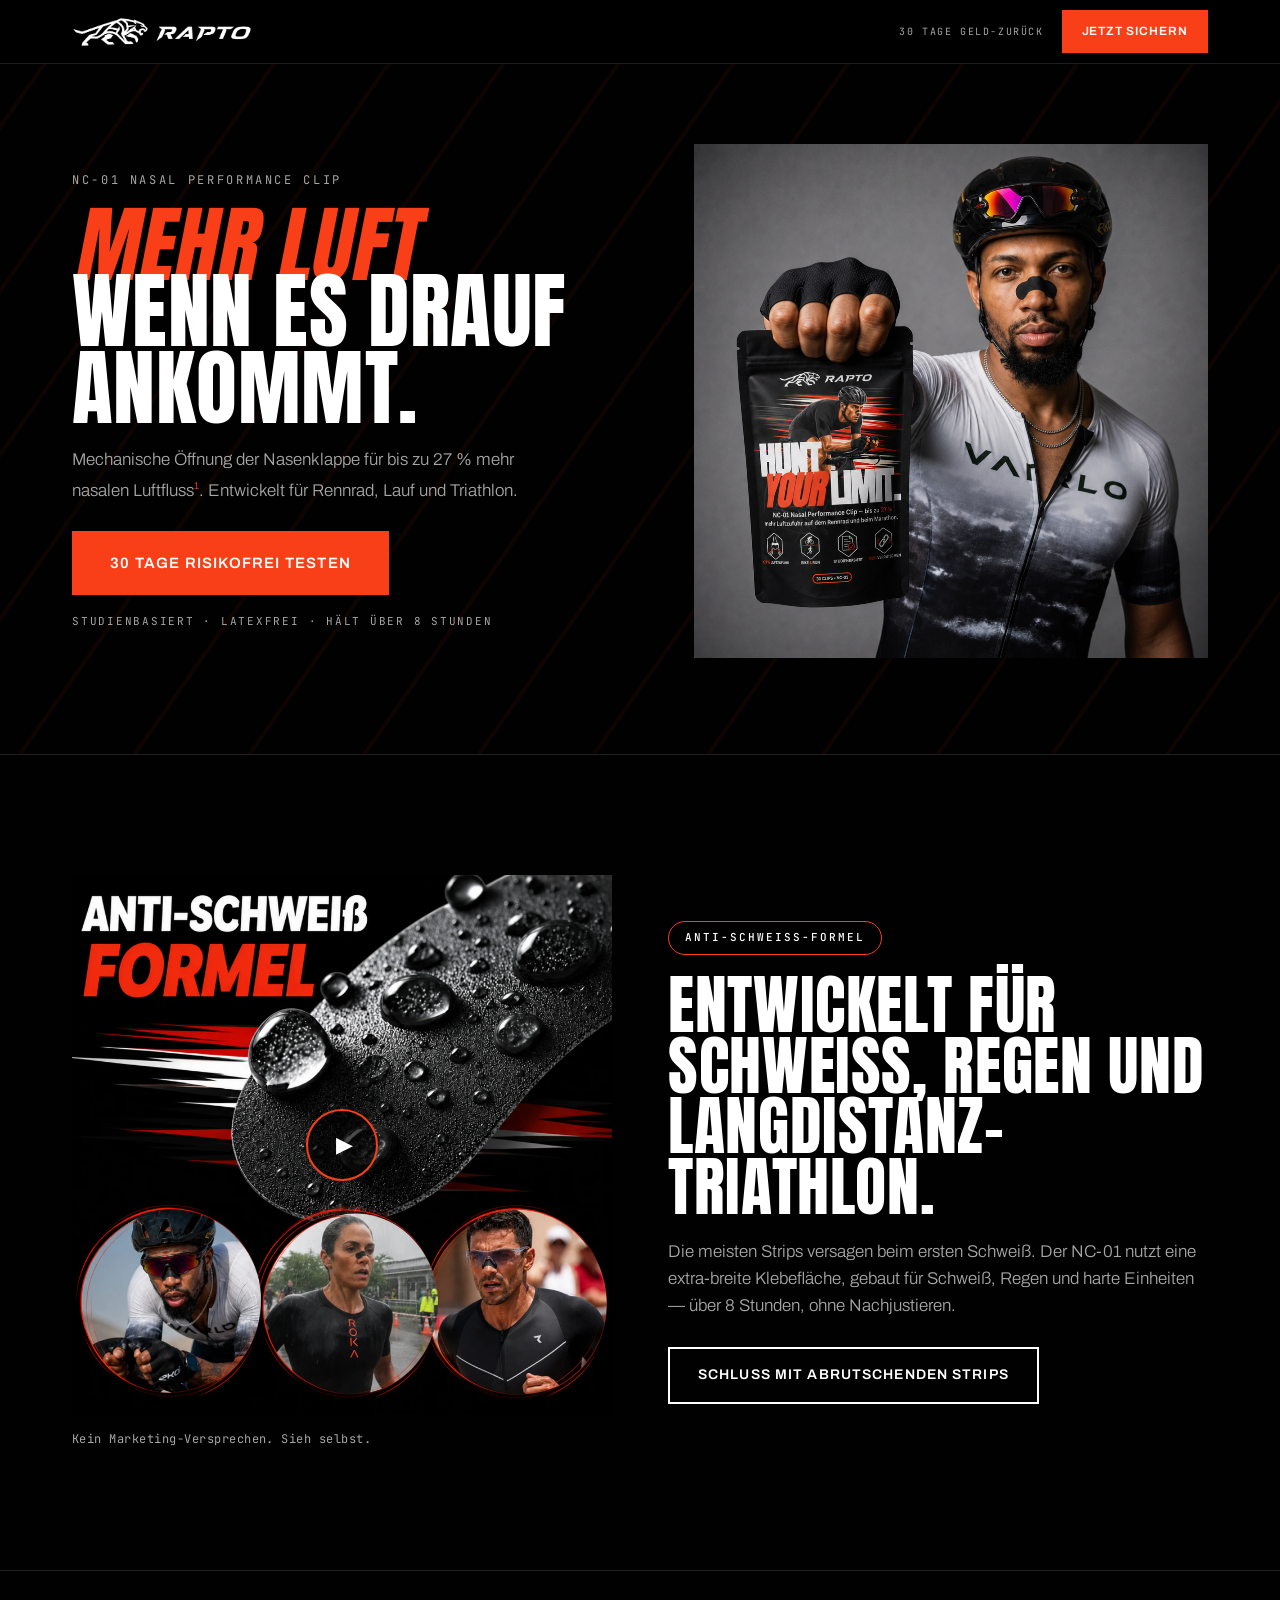
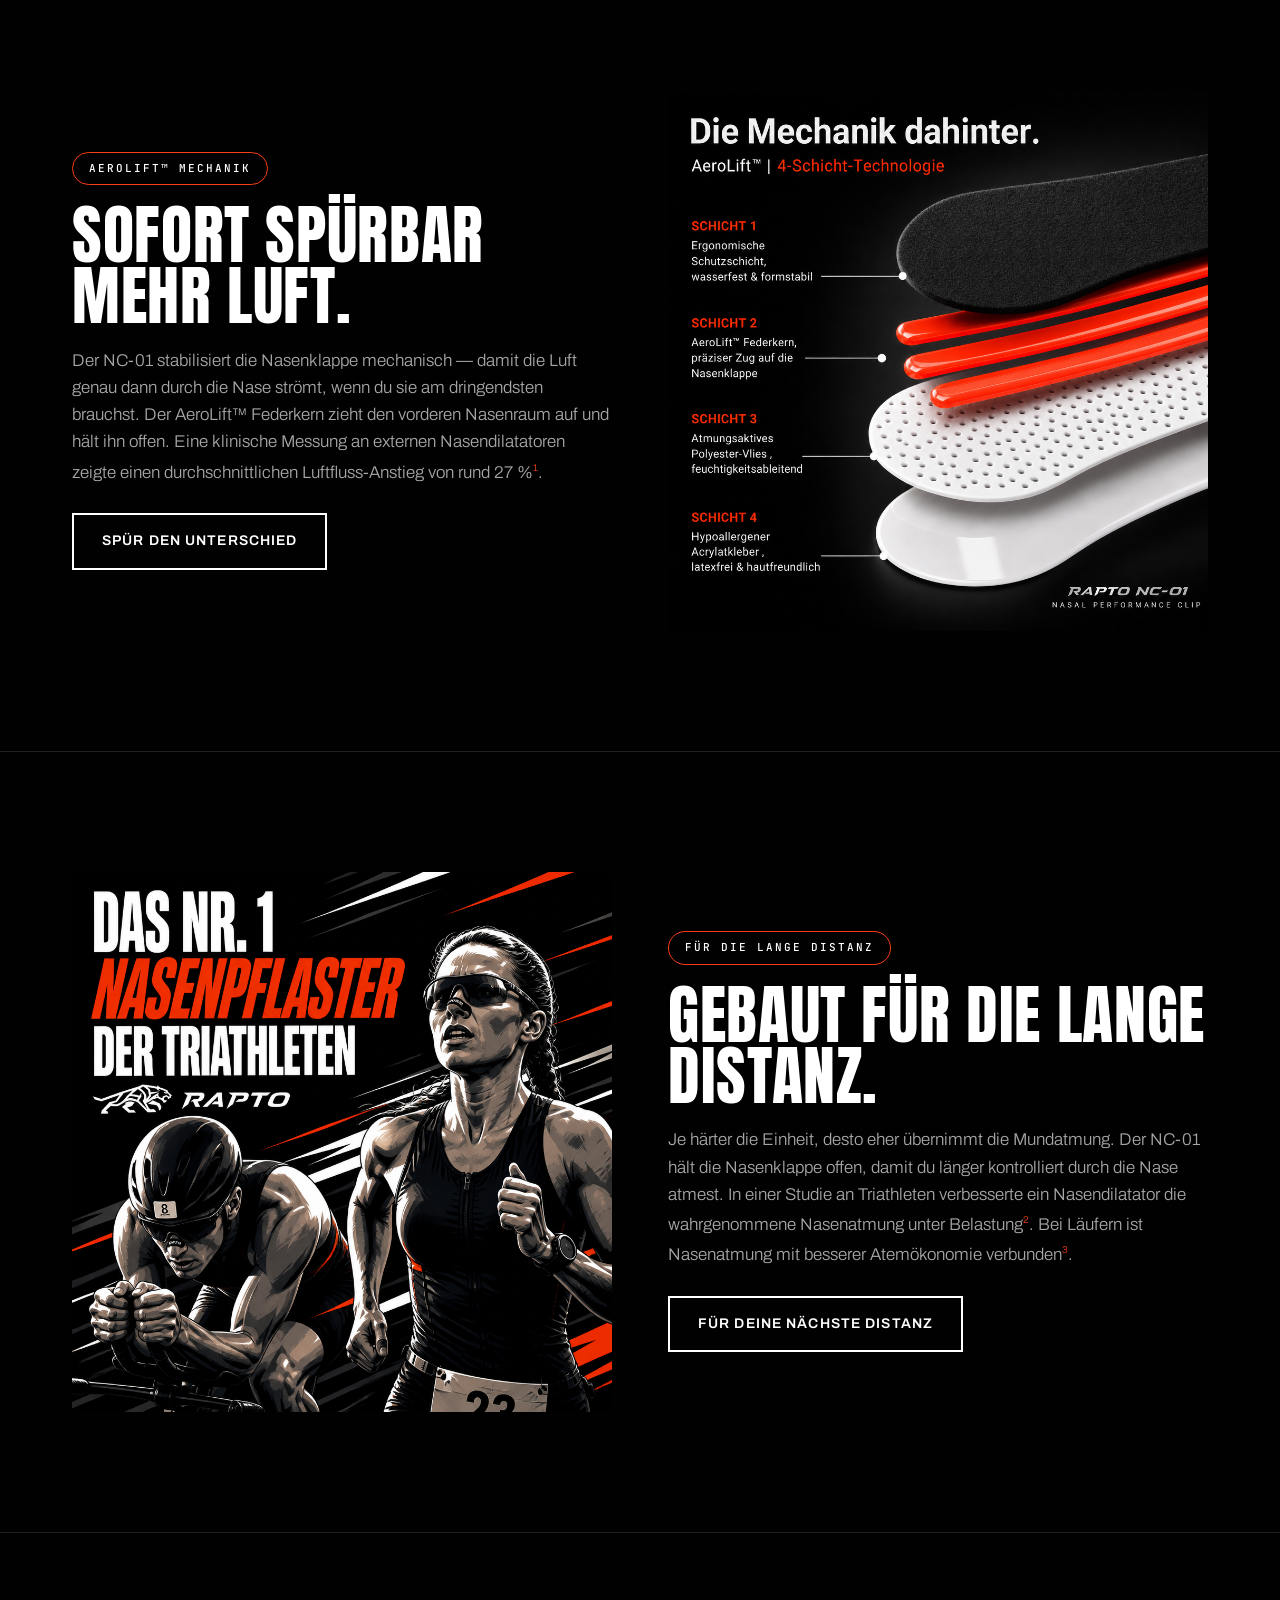
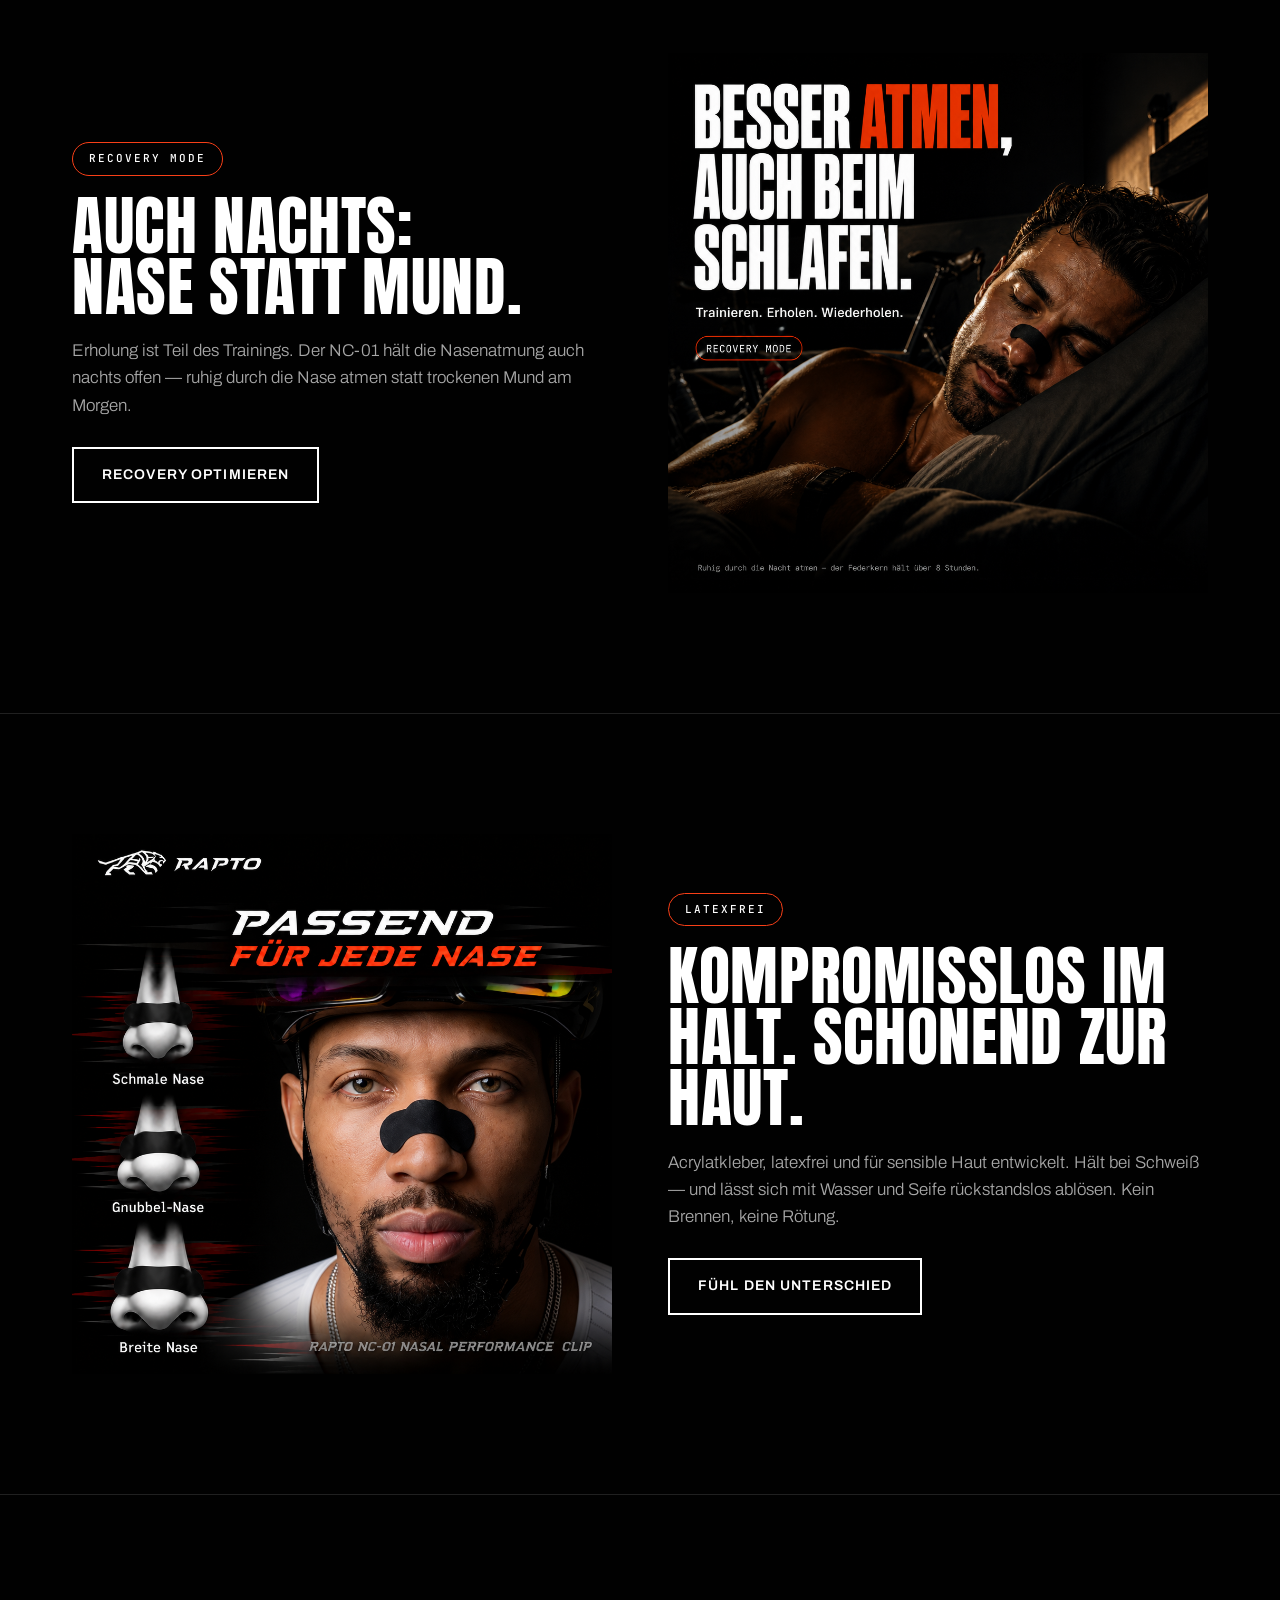
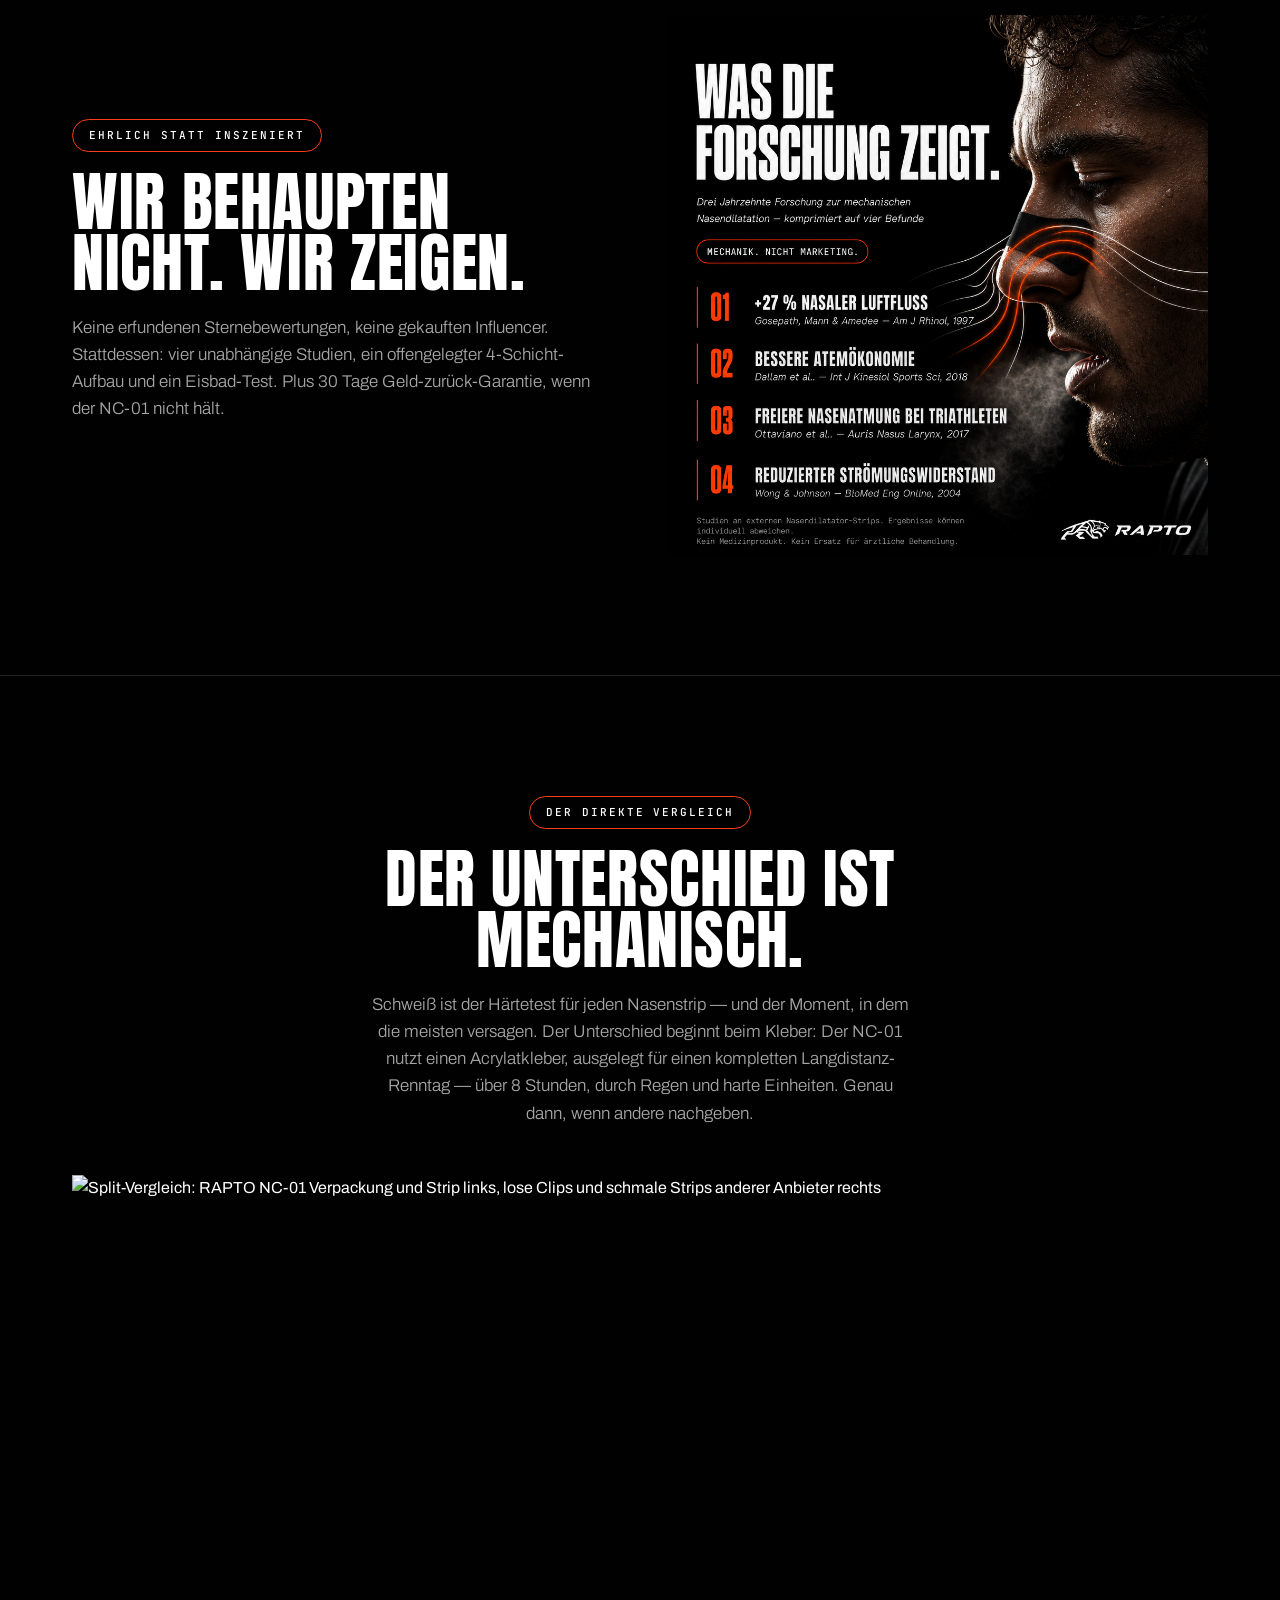
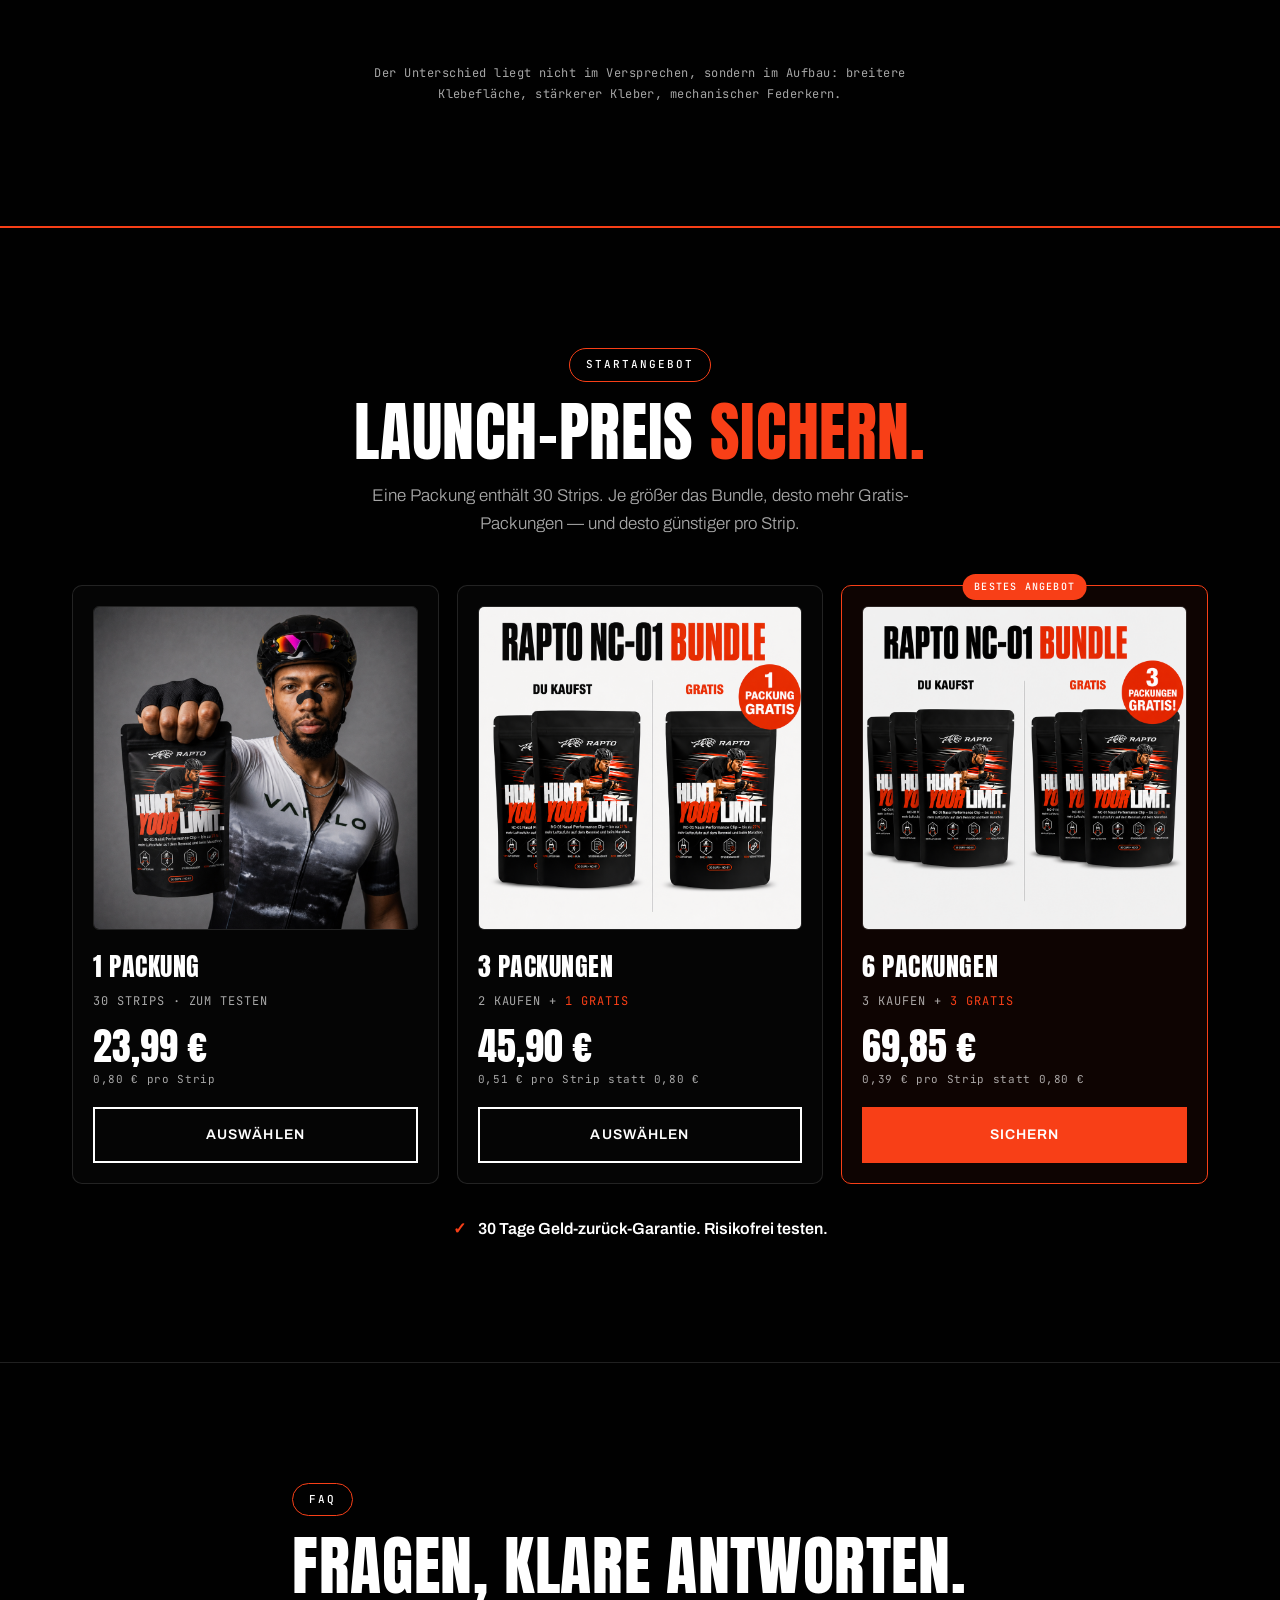
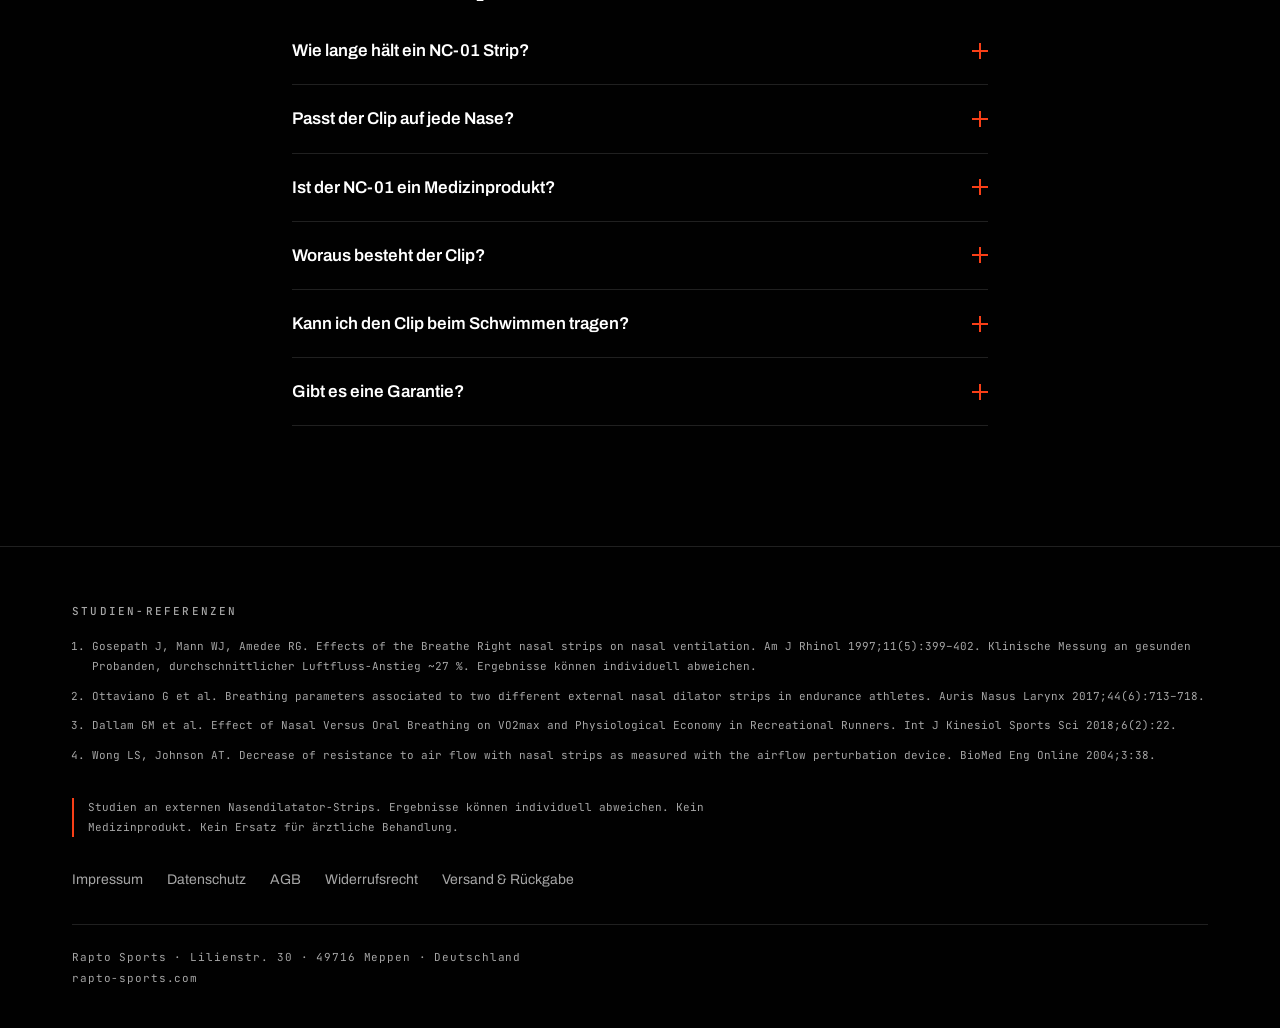
==== index.html @ 56449b4d "RAPTO NC-01 Landingpage Konversionsoptimierte, rechtssichere One-Page-Landingpage (HTML/CSS/JS). Her" ====
<!doctype html>
<html lang="de">
<head>
<meta charset="utf-8">
<meta name="viewport" content="width=device-width, initial-scale=1">
<title>RAPTO NC-01 — Nasal Performance Clip | Bis zu 27 % mehr nasaler Luftfluss</title>
<meta name="description" content="RAPTO NC-01 Nasal Performance Clip: mechanische Öffnung der Nasenklappe für bis zu 27 % mehr nasalen Luftfluss. Entwickelt für Rennrad, Lauf und Triathlon. Latexfrei, hält über 8 Stunden.">

<link rel="preconnect" href="https://fonts.googleapis.com">
<link rel="preconnect" href="https://fonts.gstatic.com" crossorigin>
<link href="https://fonts.googleapis.com/css2?family=Anton&family=Archivo:wght@300;400;500;600;700&family=JetBrains+Mono:wght@400;500&display=swap" rel="stylesheet">

<link rel="stylesheet" href="styles.css">
</head>
<body>

<!-- ============================================================
     STICKY HEADER
     ============================================================ -->
<header class="header" id="top">
  <div class="container header-inner">
    <a href="#top" class="logo" aria-label="RAPTO — zum Seitenanfang">
      <img src="assets/rapto-logo.png" alt="RAPTO" class="logo-img" width="1004" height="167">
    </a>
    <div class="header-right">
      <span class="header-garantie">30 TAGE GELD-ZURÜCK</span>
      <a href="#angebot" class="btn btn-solid btn-small">JETZT SICHERN</a>
    </div>
  </div>
</header>

<main>

<!-- ============================================================
     HERO
     ============================================================ -->
<section class="hero" id="hero">
  <div class="container hero-grid">
    <div class="hero-copy">
      <p class="eyebrow">NC-01 NASAL PERFORMANCE CLIP</p>
      <h1 class="display hero-headline">
        <span class="hl-top">MEHR LUFT</span>
        <span class="hl-bottom">WENN ES DRAUF ANKOMMT.</span>
      </h1>
      <p class="hero-sub">Mechanische Öffnung der Nasenklappe für bis zu 27&nbsp;% mehr nasalen Luftfluss<sup><a href="#studien" aria-label="Studienreferenz 1">1</a></sup>. Entwickelt für Rennrad, Lauf und Triathlon.</p>
      <a href="#angebot" class="btn btn-solid btn-large">30 TAGE RISIKOFREI TESTEN</a>
      <p class="trust-line">STUDIENBASIERT · LATEXFREI · HÄLT ÜBER 8 STUNDEN</p>
    </div>
    <div class="hero-media">
      <img src="assets/bild10-hero.png" alt="Athlet im Radtrikot trägt den RAPTO NC-01 Nasenstrip und hält die mattschwarze Produktverpackung in die Kamera" width="1024" height="1024" fetchpriority="high">
    </div>
  </div>
</section>

<!-- ============================================================
     SEKTION 1 — HALT / ANTI-SCHWEISS
     ============================================================ -->
<section class="section reveal" id="halt">
  <div class="container section-grid">
    <div class="section-copy">
      <span class="badge">ANTI-SCHWEISS-FORMEL</span>
      <!-- Bewusst "Langdistanz-Triathlon" statt "Ironman" — geschützte Marke (World Triathlon Corp.) -->
      <h2 class="display">ENTWICKELT FÜR SCHWEISS, REGEN UND LANGDISTANZ-TRIATHLON.</h2>
      <p class="body-text">Die meisten Strips versagen beim ersten Schweiß. Der NC-01 nutzt eine extra-breite Klebefläche, gebaut für Schweiß, Regen und harte Einheiten — über 8 Stunden, ohne Nachjustieren.</p>
      <a href="#angebot" class="btn btn-outline">SCHLUSS MIT ABRUTSCHENDEN STRIPS</a>
    </div>
    <div class="section-media">
      <!-- TODO: Eisbad-Video einbinden — Video existiert noch nicht.
           Sobald gedreht: <div class="video-placeholder"> durch
           <video controls playsinline poster="assets/bild07-anti-schweiss.webp" width="1920" height="1920">
             <source src="assets/eisbad-video.mp4" type="video/mp4">
           </video> ersetzen. -->
      <div class="video-placeholder">
        <img src="assets/bild07-anti-schweiss.webp" alt="Nahaufnahme des RAPTO NC-01 Strips mit Wassertropfen auf der Oberfläche, darunter drei Ausdauerathleten bei Regen und Schweiß" width="1920" height="1920" loading="lazy">
        <span class="video-play-hint" aria-hidden="true">▶</span>
      </div>
      <p class="video-caption">Kein Marketing-Versprechen. Sieh selbst.</p>
    </div>
  </div>
</section>

<!-- ============================================================
     SEKTION 2 — FREIER ATMEN / MECHANIK
     ============================================================ -->
<section class="section section-alt reveal" id="mechanik">
  <div class="container section-grid">
    <div class="section-copy">
      <span class="badge">AEROLIFT™ MECHANIK</span>
      <h2 class="display">SOFORT SPÜRBAR MEHR LUFT.</h2>
      <p class="body-text">Der NC-01 stabilisiert die Nasenklappe mechanisch — damit die Luft genau dann durch die Nase strömt, wenn du sie am dringendsten brauchst. Der AeroLift™ Federkern zieht den vorderen Nasenraum auf und hält ihn offen. Eine klinische Messung an externen Nasendilatatoren zeigte einen durchschnittlichen Luftfluss-Anstieg von rund 27&nbsp;%<sup><a href="#studien" aria-label="Studienreferenz 1">1</a></sup>.</p>
      <a href="#angebot" class="btn btn-outline">SPÜR DEN UNTERSCHIED</a>
    </div>
    <div class="section-media">
      <!-- ⚠️ JURISTISCH (vor Livegang fixen): bild6 nennt in Schicht 4
           "Hypoallergener Acrylatkleber". "hypoallergen" ist ein juristischer
           Graubereich und wurde im Seitentext bewusst durch "latexfrei &
           hautfreundlich" ersetzt. Bild neu rendern mit z.B.
           "Acrylatkleber, latexfrei & hautfreundlich". -->
      <img src="assets/bild06-mechanik.png" alt="Explosionsdarstellung der vier Schichten des NC-01: ergonomische Schutzschicht, AeroLift™ Federkern, atmungsaktives Polyester-Vlies und latexfreier Acrylatkleber" width="1024" height="1024" loading="lazy">
    </div>
  </div>
</section>

<!-- ============================================================
     SEKTION 3 — PERFORMANCE / LANGE DISTANZ
     ============================================================ -->
<section class="section reveal" id="distanz">
  <div class="container section-grid">
    <div class="section-copy">
      <span class="badge">FÜR DIE LANGE DISTANZ</span>
      <h2 class="display">GEBAUT FÜR DIE LANGE DISTANZ.</h2>
      <p class="body-text">Je härter die Einheit, desto eher übernimmt die Mundatmung. Der NC-01 hält die Nasenklappe offen, damit du länger kontrolliert durch die Nase atmest. In einer Studie an Triathleten verbesserte ein Nasendilatator die wahrgenommene Nasenatmung unter Belastung<sup><a href="#studien" aria-label="Studienreferenz 2">2</a></sup>. Bei Läufern ist Nasenatmung mit besserer Atemökonomie verbunden<sup><a href="#studien" aria-label="Studienreferenz 3">3</a></sup>.</p>
      <a href="#angebot" class="btn btn-outline">FÜR DEINE NÄCHSTE DISTANZ</a>
    </div>
    <div class="section-media">
      <!-- ⚠️ JURISTISCH (vor Livegang fixen): Dieses Bild enthält den Text
           "DAS NR. 1 NASENPFLASTER DER TRIATHLETEN". Spitzenstellungswerbung
           ("Nr. 1") ist ohne Marktnachweis abmahnfähig (§ 5 UWG).
           Bild neu rendern mit sicherem Ersatztext: "GEBAUT FÜR TRIATHLETEN". -->
      <img src="assets/bild08-triathlon.png" alt="Illustration zweier Triathleten — Radfahrer in Aeroposition und Läuferin mit Startnummer — im RAPTO Stil" width="1024" height="1024" loading="lazy">
    </div>
  </div>
</section>

<!-- ============================================================
     SEKTION 4 — RECOVERY / SCHLAF
     ============================================================ -->
<section class="section section-alt reveal" id="recovery">
  <div class="container section-grid">
    <div class="section-copy">
      <span class="badge">RECOVERY MODE</span>
      <h2 class="display">AUCH NACHTS:<br>NASE STATT MUND.</h2>
      <p class="body-text">Erholung ist Teil des Trainings. Der NC-01 hält die Nasenatmung auch nachts offen — ruhig durch die Nase atmen statt trockenen Mund am Morgen.</p>
      <a href="#angebot" class="btn btn-outline">RECOVERY OPTIMIEREN</a>
    </div>
    <div class="section-media">
      <img src="assets/bild09-recovery.png" alt="Athlet schläft ruhig mit dem NC-01 Strip auf der Nase, im Hintergrund ein Rennrad" width="1024" height="1024" loading="lazy">
    </div>
  </div>
</section>

<!-- ============================================================
     SEKTION 5 — HAUT
     Wording bewusst: "latexfrei und für sensible Haut entwickelt"
     statt "hypoallergen" (juristischer Graubereich). NICHT ändern.
     ============================================================ -->
<section class="section reveal" id="haut">
  <div class="container section-grid">
    <div class="section-copy">
      <span class="badge">LATEXFREI</span>
      <h2 class="display">KOMPROMISSLOS IM HALT. SCHONEND ZUR HAUT.</h2>
      <p class="body-text">Acrylatkleber, latexfrei und für sensible Haut entwickelt. Hält bei Schweiß — und lässt sich mit Wasser und Seife rückstandslos ablösen. Kein Brennen, keine Rötung.</p>
      <a href="#angebot" class="btn btn-outline">FÜHL DEN UNTERSCHIED</a>
    </div>
    <div class="section-media">
      <img src="assets/bild04-jede-nase.png" alt="Drei Nasenformen — schmal, Gnubbel und breit — neben einem Radfahrer, der den flexiblen NC-01 Strip trägt" width="1024" height="1024" loading="lazy">
    </div>
  </div>
</section>

<!-- ============================================================
     SEKTION 6 — TRUST
     Ersetzt bewusst erfundene Bewertungszahlen durch überprüfbare
     Belege. KEINE Fake-Sterne/Kundenzahlen einbauen.
     ============================================================ -->
<section class="section section-alt reveal" id="trust">
  <div class="container section-grid">
    <div class="section-copy">
      <span class="badge">EHRLICH STATT INSZENIERT</span>
      <h2 class="display">WIR BEHAUPTEN NICHT. WIR ZEIGEN.</h2>
      <p class="body-text">Keine erfundenen Sternebewertungen, keine gekauften Influencer. Stattdessen: vier unabhängige Studien, ein offengelegter 4-Schicht-Aufbau und ein Eisbad-Test. Plus 30 Tage Geld-zurück-Garantie, wenn der NC-01 nicht hält.</p>
    </div>
    <div class="section-media">
      <img src="assets/bild01-forschung.png" alt="Übersicht 'Was die Forschung zeigt': Athletenprofil mit Luftstrom-Linien und vier Studienergebnissen zu mechanischer Nasendilatation" width="1024" height="1024" loading="lazy">
    </div>
  </div>
</section>

<!-- ============================================================
     SEKTION 7 — VERGLEICH
     ============================================================ -->
<section class="section reveal" id="vergleich">
  <div class="container">
    <div class="section-copy section-copy-center">
      <span class="badge">DER DIREKTE VERGLEICH</span>
      <h2 class="display">DER UNTERSCHIED IST MECHANISCH.</h2>
      <p class="body-text">Schweiß ist der Härtetest für jeden Nasenstrip — und der Moment, in dem die meisten versagen. Der Unterschied beginnt beim Kleber: Der NC-01 nutzt einen Acrylatkleber, ausgelegt für einen kompletten Langdistanz-Renntag — über 8 Stunden, durch Regen und harte Einheiten. Genau dann, wenn andere nachgeben.</p>
    </div>

    <div class="compare-wrap">
      <img class="compare-visual" src="assets/bild05-vergleich.png" alt="Split-Vergleich: RAPTO NC-01 Verpackung und Strip links, lose Clips und schmale Strips anderer Anbieter rechts" width="2048" height="2048" loading="lazy">
      <ul class="compare-points">
        <li>
          <strong><span class="check" aria-hidden="true">✓</span> Extra-breite Klebefläche</strong>
          <p>Links im Bild: eine durchgehende Auflagefläche, die den Zug des Federkerns großflächig auf der Haut verankert. Rechts schmale Pads, die nur punktuell greifen.</p>
        </li>
        <li>
          <strong><span class="check" aria-hidden="true">✓</span> Hält über 8 Stunden</strong>
          <p>Der Acrylatkleber ist für lange Renntage ausgelegt. Er hält bei Schweiß und Regen, wo sich andere Strips schon nach den ersten Kilometern lösen.</p>
        </li>
        <li>
          <strong><span class="check" aria-hidden="true">✓</span> AeroLift™ Federkern</strong>
          <p>Zieht die Nasenklappe aktiv auf und hält sie offen, statt nur auf der Nase zu kleben, ohne spürbaren Effekt.</p>
        </li>
        <li>
          <strong><span class="check" aria-hidden="true">✓</span> Studienbasiert</strong>
          <p>Die Wirkung externer Nasendilatatoren ist in unabhängigen Studien gemessen<sup><a href="#studien" aria-label="Studienreferenzen">1–3</a></sup> — keine Marketing-Behauptung.</p>
        </li>
      </ul>
    </div>
    <p class="compare-outro">Der Unterschied liegt nicht im Versprechen, sondern im Aufbau: breitere Klebefläche, stärkerer Kleber, mechanischer Federkern.</p>
  </div>
</section>

<!-- ============================================================
     ANGEBOT / BUNDLE
     ⚠️ JURISTISCH: Fake-Scarcity ("nur noch X auf Lager",
     "Bestände ausverkauft") ist nur erlaubt, wenn wahr (§ 5 UWG).
     Countdown-Timer nur einbauen, wenn echt. Preis/Angebot sind
     Platzhalter — mit echten Werten füllen.
     ⚠️ BILD: bild02/bild03 (Bundles) enthalten Tippfehler
     ("30 CUPS" statt "CLIPS/STRIPS", "KEIN VERLUTSCHEN" statt
     "VERRUTSCHEN") — vor Livegang neu rendern.
     Alternative kleineres Bundle: assets/bild03-bundle-1-gratis.png
     ============================================================ -->
<section class="section section-offer reveal" id="angebot">
  <div class="container">
    <div class="section-copy section-copy-center">
      <span class="badge">STARTANGEBOT</span>
      <h2 class="display">LAUNCH-PREIS <span class="accent">SICHERN.</span></h2>
      <p class="body-text">Eine Packung enthält 30 Strips. Je größer das Bundle, desto mehr Gratis-Packungen — und desto günstiger pro Strip.</p>
    </div>

    <!-- ⚠️ ALLE href="#produkt" durch die jeweilige Shopify-Produkt-/Varianten-URL ersetzen. -->
    <div class="offer-grid">
      <!-- ⚠️ BILD FEHLT: kein sauberer Standalone-Pack-Shot der Einzelpackung
           (gleicher Render-Stil wie bild2/bild3, ohne Person, ohne Overlay).
           Interim: bild10 (Lifestyle). Wenn gerendert: assets/bild11-single-pack.png -->
      <article class="offer-card">
        <div class="offer-media"><img src="assets/bild10-hero.png" alt="Eine Packung RAPTO NC-01 mit 30 Strips" width="1024" height="1024" loading="lazy"></div>
        <h3 class="offer-name">1 Packung</h3>
        <p class="offer-qty">30 Strips · Zum Testen</p>
        <p class="offer-price">23,99&nbsp;€</p>
        <p class="offer-meta">0,80&nbsp;€ pro Strip</p>
        <a href="#produkt" class="btn btn-outline offer-btn">Auswählen</a>
      </article>

      <article class="offer-card">
        <div class="offer-media"><img src="assets/bild03-bundle-1-gratis.png" alt="RAPTO NC-01 Bundle: zwei gekaufte Packungen plus eine Packung gratis" width="1024" height="1024" loading="lazy"></div>
        <h3 class="offer-name">3 Packungen</h3>
        <p class="offer-qty">2 kaufen + <span class="accent">1 gratis</span></p>
        <p class="offer-price">45,90&nbsp;€</p>
        <p class="offer-meta">0,51&nbsp;€ pro Strip statt 0,80&nbsp;€</p>
        <a href="#produkt" class="btn btn-outline offer-btn">Auswählen</a>
      </article>

      <article class="offer-card offer-card-featured">
        <span class="offer-flag">Bestes Angebot</span>
        <div class="offer-media"><img src="assets/bild02-bundle-3-gratis.png" alt="RAPTO NC-01 Bundle: drei gekaufte Packungen plus drei Packungen gratis" width="1024" height="1024" loading="lazy"></div>
        <h3 class="offer-name">6 Packungen</h3>
        <p class="offer-qty">3 kaufen + <span class="accent">3 gratis</span></p>
        <p class="offer-price">69,85&nbsp;€</p>
        <p class="offer-meta">0,39&nbsp;€ pro Strip statt 0,80&nbsp;€</p>
        <a href="#produkt" class="btn btn-solid offer-btn">Sichern</a>
      </article>
    </div>

    <p class="garantie-line garantie-line-center"><span class="check" aria-hidden="true">✓</span> 30 Tage Geld-zurück-Garantie. Risikofrei testen.</p>
  </div>
</section>

<!-- ============================================================
     FAQ
     ============================================================ -->
<section class="section section-alt reveal" id="faq">
  <div class="container faq-container">
    <span class="badge">FAQ</span>
    <h2 class="display">FRAGEN, KLARE ANTWORTEN.</h2>

    <div class="faq-list">
      <details>
        <summary>Wie lange hält ein NC-01 Strip?<span class="faq-icon" aria-hidden="true"></span></summary>
        <p>Über 8 Stunden — auch bei Schweiß und Regen. Die extra-breite Klebefläche ist für harte Einheiten gebaut, ohne Nachjustieren.</p>
      </details>
      <details>
        <summary>Passt der Clip auf jede Nase?<span class="faq-icon" aria-hidden="true"></span></summary>
        <p>Ja. Die flexible Form passt sich schmalen, runden und breiten Nasen an — der AeroLift™ Federkern arbeitet unabhängig von der Nasenform.</p>
      </details>
      <details>
        <summary>Ist der NC-01 ein Medizinprodukt?<span class="faq-icon" aria-hidden="true"></span></summary>
        <p>Nein. Der NC-01 ist ein Sport-Performance-Produkt, kein Medizinprodukt und kein Ersatz für ärztliche Behandlung.</p>
      </details>
      <details>
        <summary>Woraus besteht der Clip?<span class="faq-icon" aria-hidden="true"></span></summary>
        <p>Vier Schichten: ergonomische Schutzschicht, AeroLift™ Federkern, atmungsaktives Polyester-Vlies und latexfreier Acrylatkleber.</p>
      </details>
      <details>
        <summary>Kann ich den Clip beim Schwimmen tragen?<span class="faq-icon" aria-hidden="true"></span></summary>
        <p>Die Klebefläche ist schweiß- und wasserresistent — im Eisbad-Test hält der Strip auch mit dem Kopf unter Wasser.</p>
      </details>
      <details>
        <summary>Gibt es eine Garantie?<span class="faq-icon" aria-hidden="true"></span></summary>
        <p>Ja, 30 Tage Geld-zurück-Garantie. Wenn der NC-01 nicht hält, was das Video zeigt, bekommst du dein Geld zurück.</p>
      </details>
    </div>
  </div>
</section>

</main>

<!-- ============================================================
     FOOTER
     ============================================================ -->
<footer class="footer">
  <div class="container">
    <div class="footer-block" id="studien">
      <h3 class="footer-heading">STUDIEN-REFERENZEN</h3>
      <ol class="footer-refs">
        <li>Gosepath J, Mann WJ, Amedee RG. Effects of the Breathe Right nasal strips on nasal ventilation. Am J Rhinol 1997;11(5):399–402. Klinische Messung an gesunden Probanden, durchschnittlicher Luftfluss-Anstieg ~27&nbsp;%. Ergebnisse können individuell abweichen.</li>
        <li>Ottaviano G et al. Breathing parameters associated to two different external nasal dilator strips in endurance athletes. Auris Nasus Larynx 2017;44(6):713–718.</li>
        <li>Dallam GM et al. Effect of Nasal Versus Oral Breathing on VO2max and Physiological Economy in Recreational Runners. Int J Kinesiol Sports Sci 2018;6(2):22.</li>
        <li>Wong LS, Johnson AT. Decrease of resistance to air flow with nasal strips as measured with the airflow perturbation device. BioMed Eng Online 2004;3:38.</li>
      </ol>
    </div>

    <div class="footer-block">
      <p class="footer-disclaimer">Studien an externen Nasendilatator-Strips. Ergebnisse können individuell abweichen. Kein Medizinprodukt. Kein Ersatz für ärztliche Behandlung.</p>
    </div>

    <nav class="footer-links" aria-label="Rechtliche Links">
      <!-- Platzhalter-Anker: vor Livegang mit echten Shopify-Policy-URLs verlinken -->
      <a href="#impressum">Impressum</a>
      <a href="#datenschutz">Datenschutz</a>
      <a href="#agb">AGB</a>
      <a href="#widerruf">Widerrufsrecht</a>
      <a href="#versand">Versand &amp; Rückgabe</a>
    </nav>

    <div class="footer-bottom">
      <p>Rapto Sports · Lilienstr. 30 · 49716 Meppen · Deutschland</p>
      <p>rapto-sports.com</p>
    </div>
  </div>
</footer>

<!-- ============================================================
     STICKY MOBILE CTA BAR
     ============================================================ -->
<div class="sticky-cta" id="stickyCta" aria-hidden="true">
  <span class="sticky-cta-note">30 TAGE GELD-ZURÜCK</span>
  <a href="#angebot" class="btn btn-solid">JETZT SICHERN</a>
</div>

<script src="script.js" defer></script>
</body>
</html>
---- styles.css ----
/* ============================================================
   RAPTO NC-01 — Landingpage
   Brand-Kit: Pitch Black / Ignition / White — mobile-first
   ============================================================ */

:root {
  /* Farben — strikt nur diese drei + Graustufen.
     --pitch ist aus den Produktbildern gesampelt (Hintergrund von
     bild06-mechanik), damit die Bilder mit der Seite verschwimmen. */
  --pitch:     #010101;
  --ignition:  #F83F17;
  --white:     #FFFFFF;
  --grey-dim:  rgba(255, 255, 255, 0.65);
  --grey-line: rgba(255, 255, 255, 0.12);

  /* Typografie */
  --font-display: 'Anton', sans-serif;
  --font-body:    'Archivo', sans-serif;
  --font-mono:    'JetBrains Mono', monospace;

  --header-height: 64px;
}

/* ---------- Reset ---------- */
*, *::before, *::after { box-sizing: border-box; margin: 0; padding: 0; }

html {
  scroll-behavior: smooth;
  scroll-padding-top: calc(var(--header-height) + 16px);
}

body {
  background: var(--pitch);
  color: var(--white);
  font-family: var(--font-body);
  font-weight: 400;
  font-size: 16px;
  line-height: 1.6;
  -webkit-font-smoothing: antialiased;
}

img { max-width: 100%; height: auto; display: block; }
a { color: inherit; text-decoration: none; }
ul, ol { list-style: none; }

.container {
  width: 100%;
  max-width: 1200px;
  margin: 0 auto;
  padding: 0 20px;
}

.visually-hidden {
  position: absolute;
  width: 1px; height: 1px;
  overflow: hidden;
  clip: rect(0 0 0 0);
  white-space: nowrap;
}

/* ---------- Typo-Bausteine ---------- */
.display {
  font-family: var(--font-display);
  font-weight: 400;
  text-transform: uppercase;
  line-height: 0.95;
  letter-spacing: 0.01em;
  color: var(--white);
  font-size: clamp(34px, 7vw, 64px);
  margin-bottom: 20px;
}

.display .accent { color: var(--ignition); }

.eyebrow {
  font-family: var(--font-mono);
  font-size: 12px;
  letter-spacing: 0.22em;
  text-transform: uppercase;
  color: var(--grey-dim);
  margin-bottom: 16px;
}

.badge {
  display: inline-block;
  font-family: var(--font-mono);
  font-size: 11px;
  font-weight: 500;
  letter-spacing: 0.18em;
  text-transform: uppercase;
  color: var(--white);
  border: 1px solid var(--ignition);
  border-radius: 999px;
  padding: 7px 16px;
  margin-bottom: 20px;
}

.sub-headline {
  font-weight: 600;
  font-size: 18px;
  margin-bottom: 12px;
}

.body-text {
  font-weight: 300;
  font-size: 17px;
  line-height: 1.6;
  color: var(--grey-dim);
  max-width: 540px;
  margin-bottom: 28px;
}

.body-text sup a,
.hero-sub sup a {
  color: var(--ignition);
  font-size: 0.7em;
}

/* ---------- Buttons ---------- */
.btn {
  display: inline-flex;
  align-items: center;
  justify-content: center;
  gap: 10px;
  white-space: nowrap;
  font-family: var(--font-body);
  font-weight: 600;
  font-size: 14px;
  letter-spacing: 0.08em;
  text-transform: uppercase;
  padding: 15px 28px;
  border: 2px solid transparent;
  cursor: pointer;
  transition: transform 0.15s ease, background 0.15s ease, color 0.15s ease, border-color 0.15s ease;
}

.btn:hover { transform: translateY(-2px); }

.btn-solid {
  background: var(--ignition);
  border-color: var(--ignition);
  color: var(--white);
}
.btn-solid:hover { background: #d93512; border-color: #d93512; }

.btn-outline {
  background: transparent;
  border-color: var(--white);
  color: var(--white);
}
.btn-outline:hover { background: var(--white); color: var(--pitch); }

.btn-large { padding: 18px 36px; font-size: 15px; }
.btn-small { padding: 10px 18px; font-size: 12px; }

/* ============================================================
   STICKY HEADER
   ============================================================ */
.header {
  position: sticky;
  top: 0;
  z-index: 100;
  height: var(--header-height);
  background: rgba(2, 1, 1, 0.92);
  backdrop-filter: blur(8px);
  -webkit-backdrop-filter: blur(8px);
  border-bottom: 1px solid var(--grey-line);
}

.header-inner {
  height: 100%;
  display: flex;
  align-items: center;
  justify-content: space-between;
  gap: 16px;
}

.logo-img {
  height: 24px;
  width: auto;
  display: block;
}

@media (min-width: 768px) {
  .logo-img { height: 30px; }
}

.header-right {
  display: flex;
  align-items: center;
  gap: 18px;
}

.header-garantie {
  font-family: var(--font-mono);
  font-size: 10px;
  letter-spacing: 0.16em;
  color: var(--grey-dim);
  display: none;
}

/* ============================================================
   HERO
   ============================================================ */
.hero {
  position: relative;
  padding: 56px 0 64px;
  overflow: hidden;
}

/* Dezente diagonale Speedlines (Verpackungs-Detail) */
.hero::before {
  content: "";
  position: absolute;
  inset: 0;
  background: repeating-linear-gradient(
    -55deg,
    transparent 0px,
    transparent 90px,
    rgba(248, 63, 23, 0.05) 90px,
    rgba(248, 63, 23, 0.05) 94px
  );
  pointer-events: none;
}

.hero-grid {
  position: relative;
  display: grid;
  grid-template-columns: 1fr;
  gap: 40px;
  align-items: center;
}

.hero .display { font-size: clamp(42px, 9vw, 84px); }

/* Hero-Headline im "HUNT YOUR LIMIT"-Stil:
   "MEHR LUFT" schräg/oblique, zweite Zeile nach oben gezogen,
   sodass "WENN" das Ende von "MEHR LUFT" leicht überlappt. */
.hero-headline {
  display: flex;
  flex-direction: column;
  align-items: flex-start;
  line-height: 0.92;
  letter-spacing: 0.005em;
}

.hl-top {
  color: var(--ignition);
  transform: skewX(-11deg);
  transform-origin: left bottom;
  position: relative;
  z-index: 1;
}

.hl-bottom {
  position: relative;
  z-index: 2;            /* "WENN" liegt über "MEHR LUFT" und verdeckt es leicht */
  margin-top: -0.14em;   /* nach oben gezogen → verdeckt "MEHR LUFT" etwas */
}

.hero-sub {
  font-weight: 300;
  font-size: 17px;
  color: var(--grey-dim);
  max-width: 480px;
  margin-bottom: 28px;
}

.trust-line {
  font-family: var(--font-mono);
  font-size: 11px;
  letter-spacing: 0.16em;
  color: var(--grey-dim);
  margin-top: 18px;
}

.hero-media img {
  width: 100%;
}

/* ============================================================
   CONTENT-SEKTIONEN (Zickzack ab Desktop)
   ============================================================ */
.section {
  padding: 72px 0;
  border-top: 1px solid var(--grey-line);
}

/* Kein eigener Hintergrund-Tint: die Bilder sollen mit dem
   Seiten-Schwarz verschwimmen. Rhythmus kommt vom Zickzack + Dividern. */
.section-alt {
  background: transparent;
}

.section-grid {
  display: grid;
  grid-template-columns: 1fr;
  gap: 36px;
  align-items: center;
}

.section-media img {
  width: 100%;
}

.section-copy-center {
  text-align: center;
  max-width: 720px;
  margin: 0 auto 48px;
}
.section-copy-center .body-text { margin-left: auto; margin-right: auto; }

/* ---------- Video-Platzhalter (Sektion 1) ---------- */
.video-placeholder {
  position: relative;
}

.video-play-hint {
  position: absolute;
  top: 50%;
  left: 50%;
  transform: translate(-50%, -50%);
  width: 72px;
  height: 72px;
  display: flex;
  align-items: center;
  justify-content: center;
  background: rgba(2, 1, 1, 0.7);
  border: 2px solid var(--ignition);
  border-radius: 50%;
  color: var(--white);
  font-size: 22px;
  padding-left: 5px;
}

.video-caption {
  font-family: var(--font-mono);
  font-size: 12px;
  line-height: 1.7;
  letter-spacing: 0.04em;
  color: var(--grey-dim);
  margin-top: 14px;
}

/* ============================================================
   VERGLEICH (Sektion 7)
   ============================================================ */
.compare-wrap {
  display: grid;
  grid-template-columns: 1fr;
  gap: 32px;
  align-items: center;
}

.compare-points li {
  padding: 18px 0;
  border-bottom: 1px solid var(--grey-line);
}

.compare-points li:first-child { padding-top: 0; }
.compare-points li:last-child { border-bottom: none; padding-bottom: 0; }

.compare-points strong {
  display: block;
  font-weight: 600;
  font-size: 17px;
  margin-bottom: 6px;
}

.compare-points p {
  font-weight: 300;
  font-size: 15px;
  line-height: 1.6;
  color: var(--grey-dim);
}

.compare-points sup a { color: var(--ignition); font-size: 0.7em; }

.compare-outro {
  font-family: var(--font-mono);
  font-size: 12px;
  line-height: 1.8;
  letter-spacing: 0.04em;
  color: var(--grey-dim);
  text-align: center;
  max-width: 620px;
  margin: 40px auto 0;
}

.check {
  color: var(--ignition);
  font-weight: 700;
  margin-right: 8px;
}

.cross {
  color: rgba(255, 255, 255, 0.35);
  font-weight: 700;
  margin-right: 8px;
}

/* ============================================================
   ANGEBOT
   ============================================================ */
.section-offer {
  border-top: 2px solid var(--ignition);
}

.offer-grid {
  display: grid;
  grid-template-columns: 1fr;
  gap: 24px;
  margin: 8px 0 32px;
}

.offer-card {
  position: relative;
  display: flex;
  flex-direction: column;
  border: 1px solid var(--grey-line);
  border-radius: 10px;
  padding: 20px;
  background: rgba(255, 255, 255, 0.02);
  text-align: left;
}

.offer-card-featured {
  border-color: var(--ignition);
  background: rgba(248, 63, 23, 0.05);
}

.offer-flag {
  position: absolute;
  top: -12px;
  left: 50%;
  transform: translateX(-50%);
  background: var(--ignition);
  color: var(--white);
  font-family: var(--font-mono);
  font-size: 10px;
  font-weight: 500;
  letter-spacing: 0.12em;
  text-transform: uppercase;
  padding: 5px 12px;
  border-radius: 999px;
  white-space: nowrap;
}

.offer-media img {
  border: 1px solid var(--grey-line);
  border-radius: 6px;
  margin-bottom: 16px;
}

.offer-name {
  font-family: var(--font-display);
  font-weight: 400;
  font-size: 26px;
  letter-spacing: 0.02em;
  text-transform: uppercase;
  color: var(--white);
}

.offer-qty {
  font-family: var(--font-mono);
  font-size: 12px;
  letter-spacing: 0.08em;
  text-transform: uppercase;
  color: var(--grey-dim);
  margin: 4px 0 16px;
}

.offer-qty .accent { color: var(--ignition); }

.offer-price {
  font-family: var(--font-display);
  font-weight: 400;
  font-size: 38px;
  line-height: 1;
  color: var(--white);
}

.offer-meta {
  font-family: var(--font-mono);
  font-size: 11px;
  letter-spacing: 0.06em;
  color: var(--grey-dim);
  margin: 6px 0 18px;
}

.offer-btn {
  margin-top: auto;
  width: 100%;
}

.garantie-line {
  font-weight: 600;
  font-size: 16px;
  margin-bottom: 28px;
}

.garantie-line-center {
  display: flex;
  align-items: center;
  justify-content: center;
  gap: 4px;
  text-align: center;
  margin-bottom: 0;
}

/* ============================================================
   FAQ
   ============================================================ */
.faq-container { max-width: 760px; }

.faq-list { margin-top: 12px; }

.faq-list details {
  border-bottom: 1px solid var(--grey-line);
}

.faq-list summary {
  display: flex;
  align-items: center;
  justify-content: space-between;
  gap: 16px;
  padding: 20px 0;
  font-weight: 600;
  font-size: 17px;
  cursor: pointer;
  list-style: none;
}

.faq-list summary::-webkit-details-marker { display: none; }

.faq-icon {
  flex-shrink: 0;
  position: relative;
  width: 16px;
  height: 16px;
}
.faq-icon::before,
.faq-icon::after {
  content: "";
  position: absolute;
  background: var(--ignition);
  transition: transform 0.2s ease;
}
.faq-icon::before {
  top: 7px; left: 0;
  width: 16px; height: 2px;
}
.faq-icon::after {
  top: 0; left: 7px;
  width: 2px; height: 16px;
}
details[open] .faq-icon::after { transform: scaleY(0); }

.faq-list details p {
  font-weight: 300;
  color: var(--grey-dim);
  padding: 0 32px 20px 0;
  max-width: 640px;
}

/* ============================================================
   FOOTER
   ============================================================ */
.footer {
  border-top: 1px solid var(--grey-line);
  padding: 56px 0 40px;
}

.footer-heading {
  font-family: var(--font-mono);
  font-weight: 500;
  font-size: 11px;
  letter-spacing: 0.2em;
  text-transform: uppercase;
  color: var(--grey-dim);
  margin-bottom: 16px;
}

.footer-refs {
  list-style: decimal;
  padding-left: 20px;
}

.footer-refs li {
  font-family: var(--font-mono);
  font-size: 11px;
  line-height: 1.8;
  color: var(--grey-dim);
  margin-bottom: 10px;
}

.footer-block { margin-bottom: 32px; }

.footer-disclaimer {
  font-family: var(--font-mono);
  font-size: 11px;
  line-height: 1.8;
  color: var(--grey-dim);
  border-left: 2px solid var(--ignition);
  padding-left: 14px;
  max-width: 640px;
}

.footer-links {
  display: flex;
  flex-wrap: wrap;
  gap: 8px 24px;
  margin-bottom: 32px;
}

.footer-links a {
  font-size: 14px;
  color: var(--grey-dim);
}
.footer-links a:hover { color: var(--ignition); }

.footer-bottom {
  border-top: 1px solid var(--grey-line);
  padding-top: 24px;
  font-family: var(--font-mono);
  font-size: 11px;
  letter-spacing: 0.08em;
  color: var(--grey-dim);
  display: flex;
  flex-direction: column;
  gap: 4px;
}

/* ============================================================
   STICKY MOBILE CTA BAR
   ============================================================ */
.sticky-cta {
  position: fixed;
  bottom: 0;
  left: 0;
  right: 0;
  z-index: 99;
  display: flex;
  align-items: center;
  justify-content: space-between;
  gap: 12px;
  padding: 12px 20px calc(12px + env(safe-area-inset-bottom));
  background: rgba(2, 1, 1, 0.95);
  backdrop-filter: blur(8px);
  -webkit-backdrop-filter: blur(8px);
  border-top: 1px solid var(--grey-line);
  transform: translateY(100%);
  transition: transform 0.3s ease;
}

.sticky-cta.is-visible { transform: translateY(0); }

.sticky-cta .btn { flex-shrink: 0; }

.sticky-cta-note {
  font-family: var(--font-mono);
  font-size: 10px;
  letter-spacing: 0.14em;
  color: var(--grey-dim);
}

/* Platz schaffen, damit die Bar den Footer nicht verdeckt */
body { padding-bottom: 0; }

/* ============================================================
   SCROLL-REVEAL (dezent, via IntersectionObserver)
   ============================================================ */
.reveal {
  opacity: 0;
  transform: translateY(24px);
  transition: opacity 0.6s ease, transform 0.6s ease;
}

.reveal.is-revealed {
  opacity: 1;
  transform: none;
}

@media (prefers-reduced-motion: reduce) {
  html { scroll-behavior: auto; }
  .reveal { opacity: 1; transform: none; transition: none; }
}

/* ============================================================
   TABLET ≥ 768px
   ============================================================ */
@media (min-width: 768px) {
  .container { padding: 0 32px; }

  .header-garantie { display: inline; }

  .hero { padding: 80px 0 96px; }

  .hero-grid {
    grid-template-columns: 1.1fr 1fr;
    gap: 56px;
  }

  .section { padding: 96px 0; }

  .section-grid {
    grid-template-columns: 1fr 1fr;
    gap: 56px;
  }

  /* Zickzack: jede zweite Content-Sektion spiegeln */
  .section:nth-of-type(even) .section-grid .section-copy { order: 2; }
  .section:nth-of-type(even) .section-grid .section-media { order: 1; }

  .compare-wrap {
    grid-template-columns: 1fr 1fr;
    gap: 56px;
  }

  .offer-grid {
    grid-template-columns: repeat(3, 1fr);
    gap: 18px;
    align-items: stretch;
  }
}

/* ============================================================
   DESKTOP > 1024px
   ============================================================ */
@media (min-width: 1024px) {
  .section { padding: 120px 0; }

  /* Sticky-Bar auf Desktop ausblenden — Header-CTA reicht */
  .sticky-cta { display: none; }
}
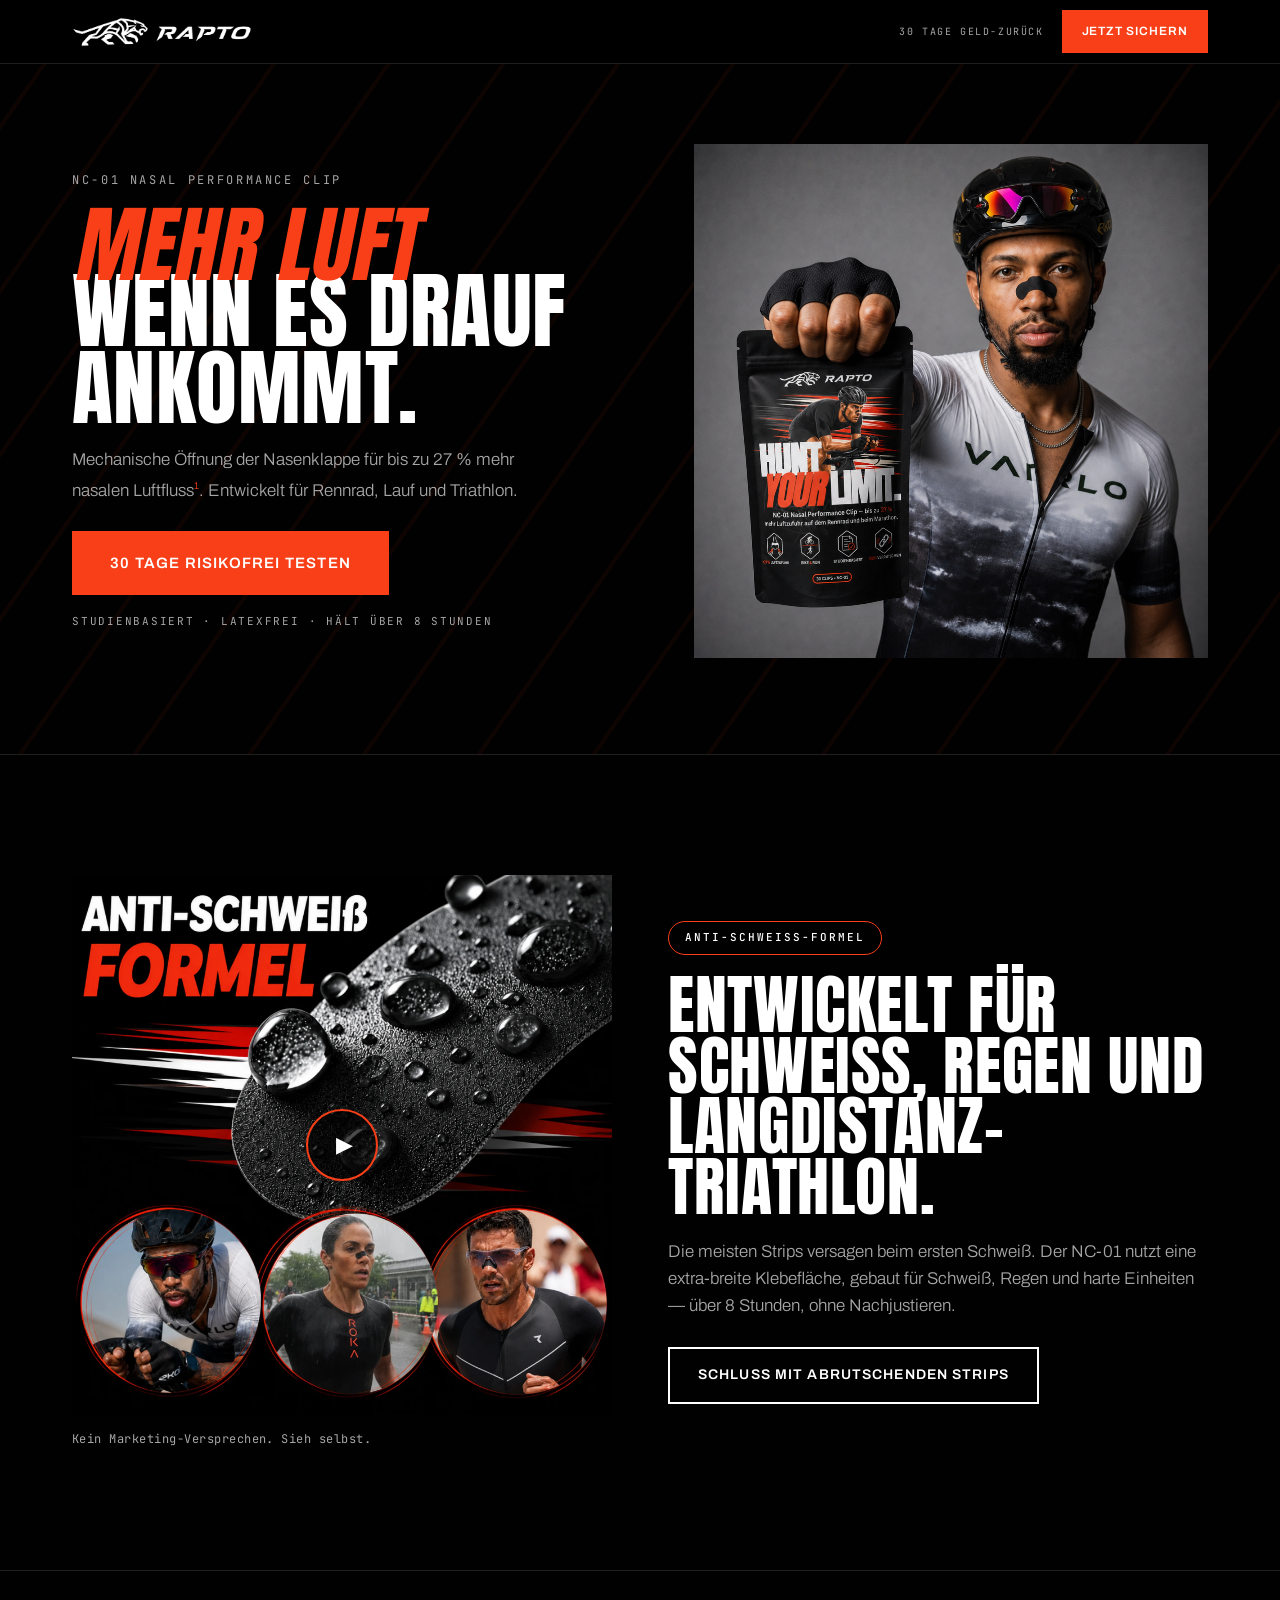
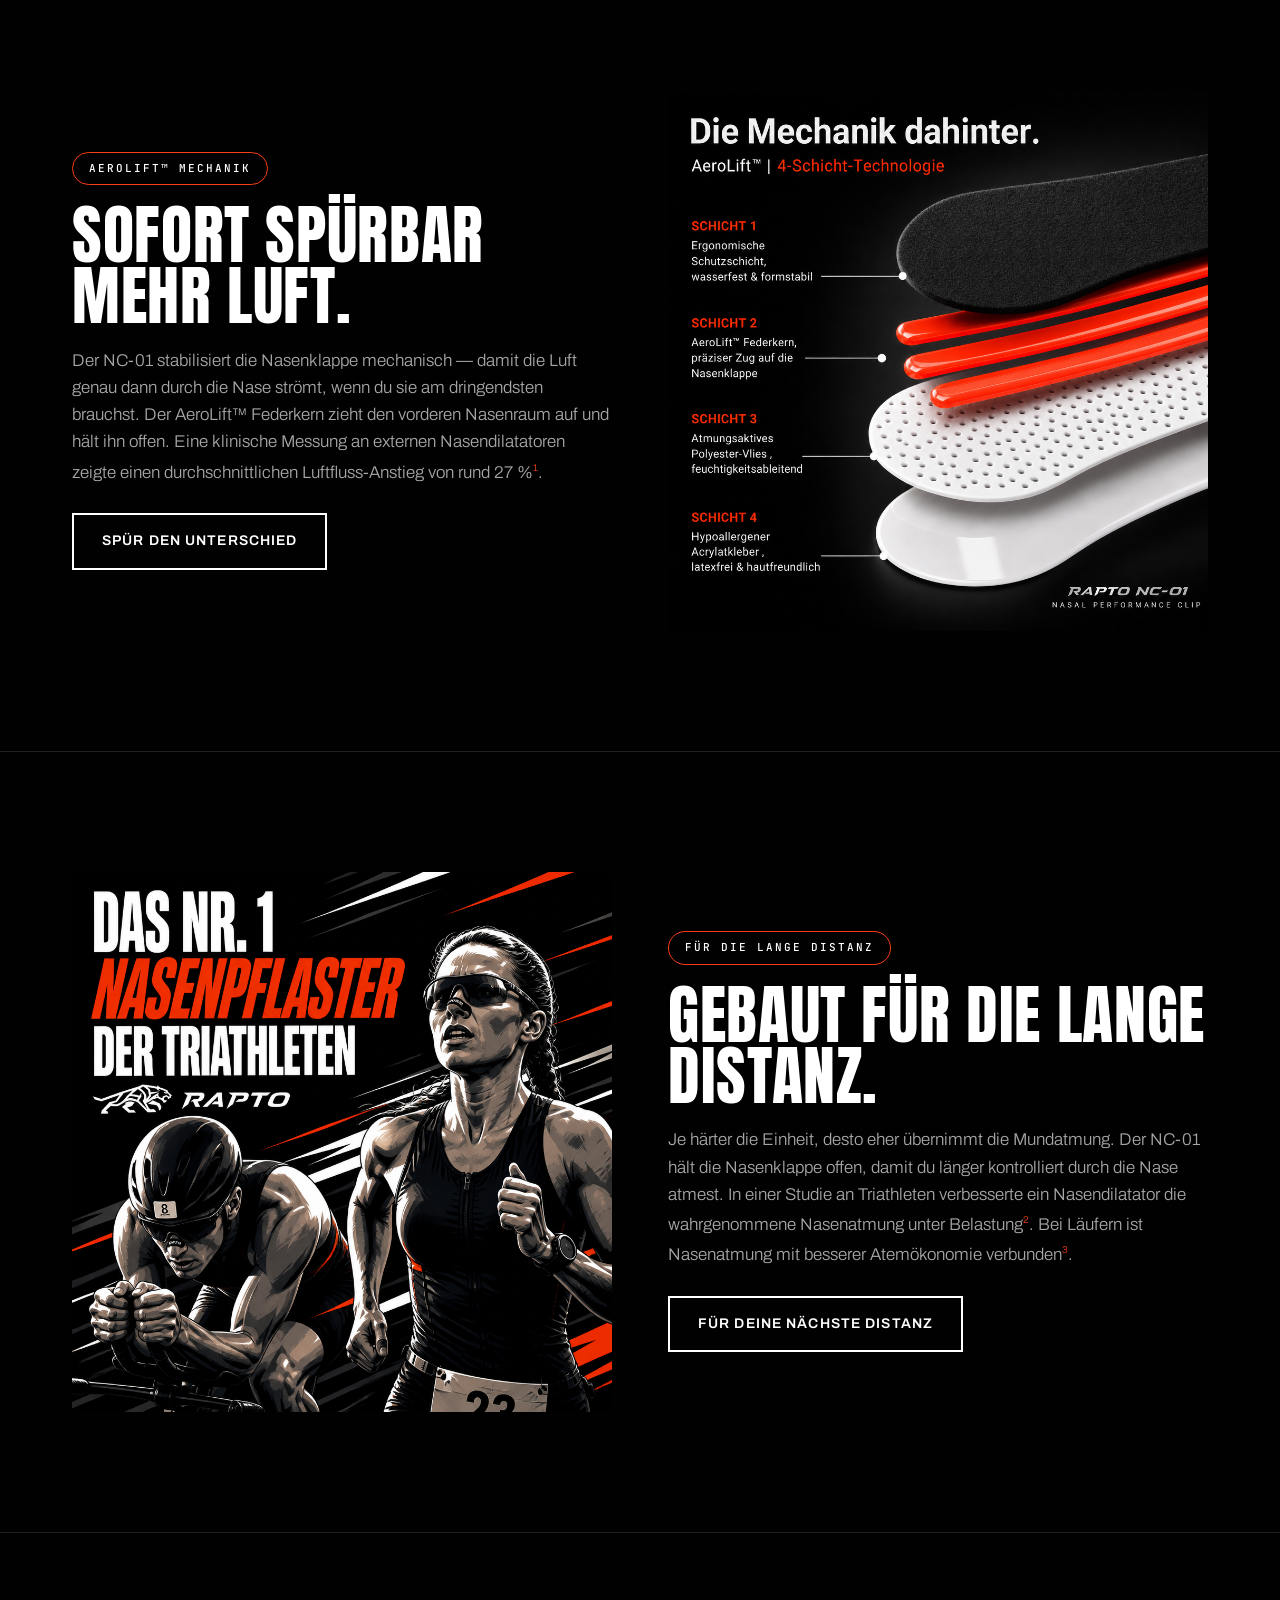
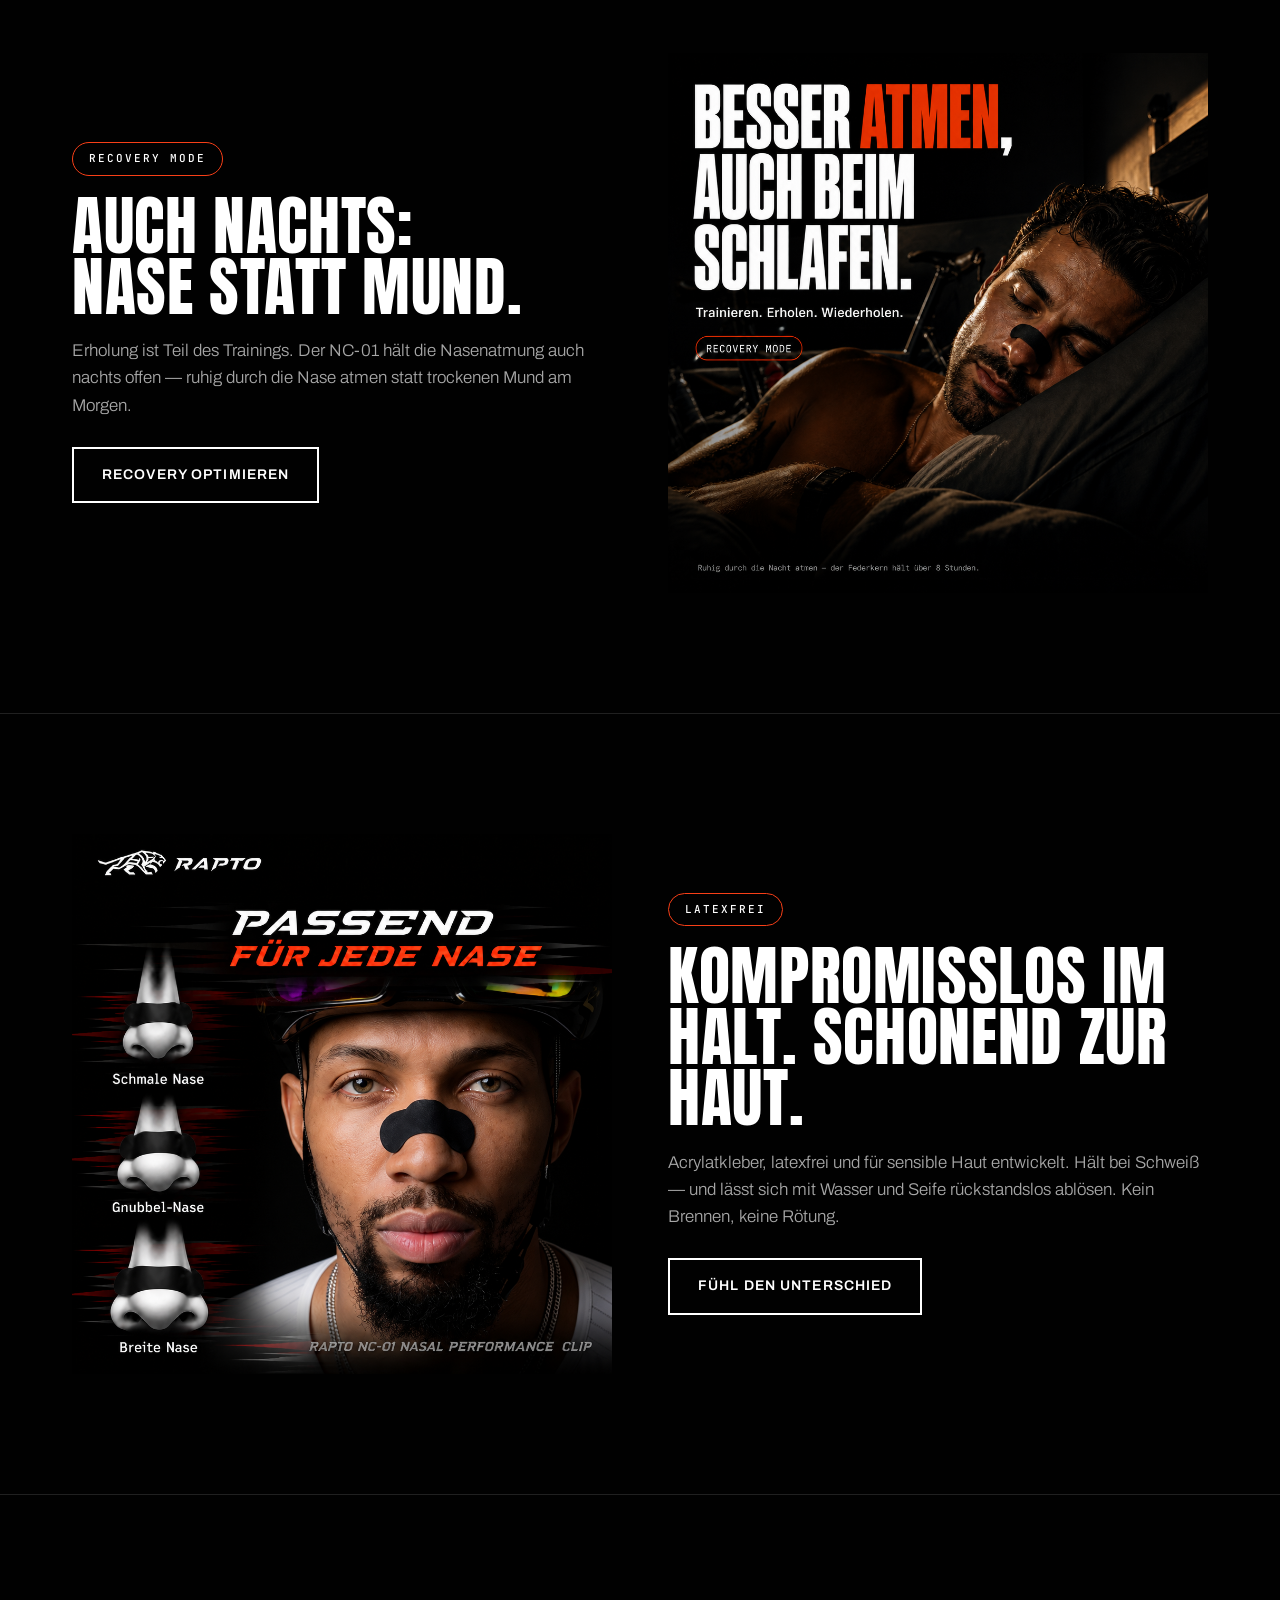
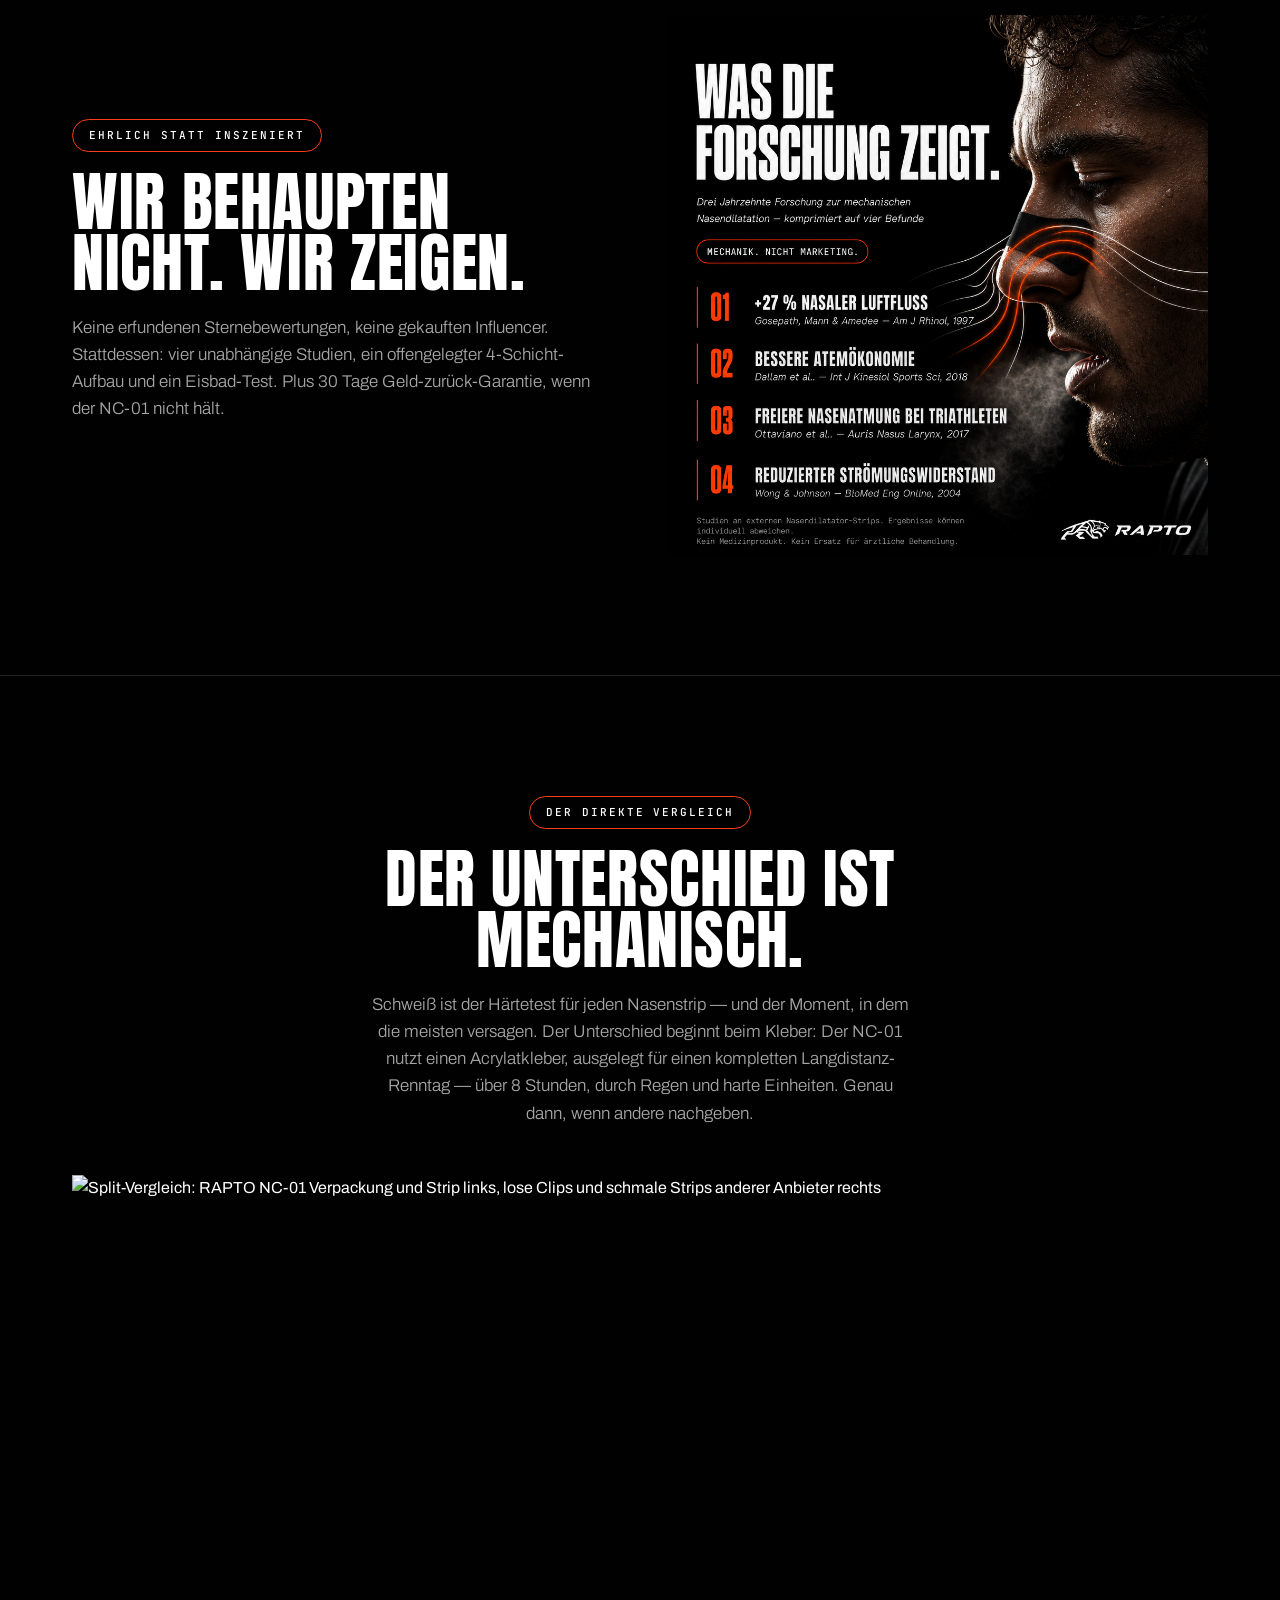
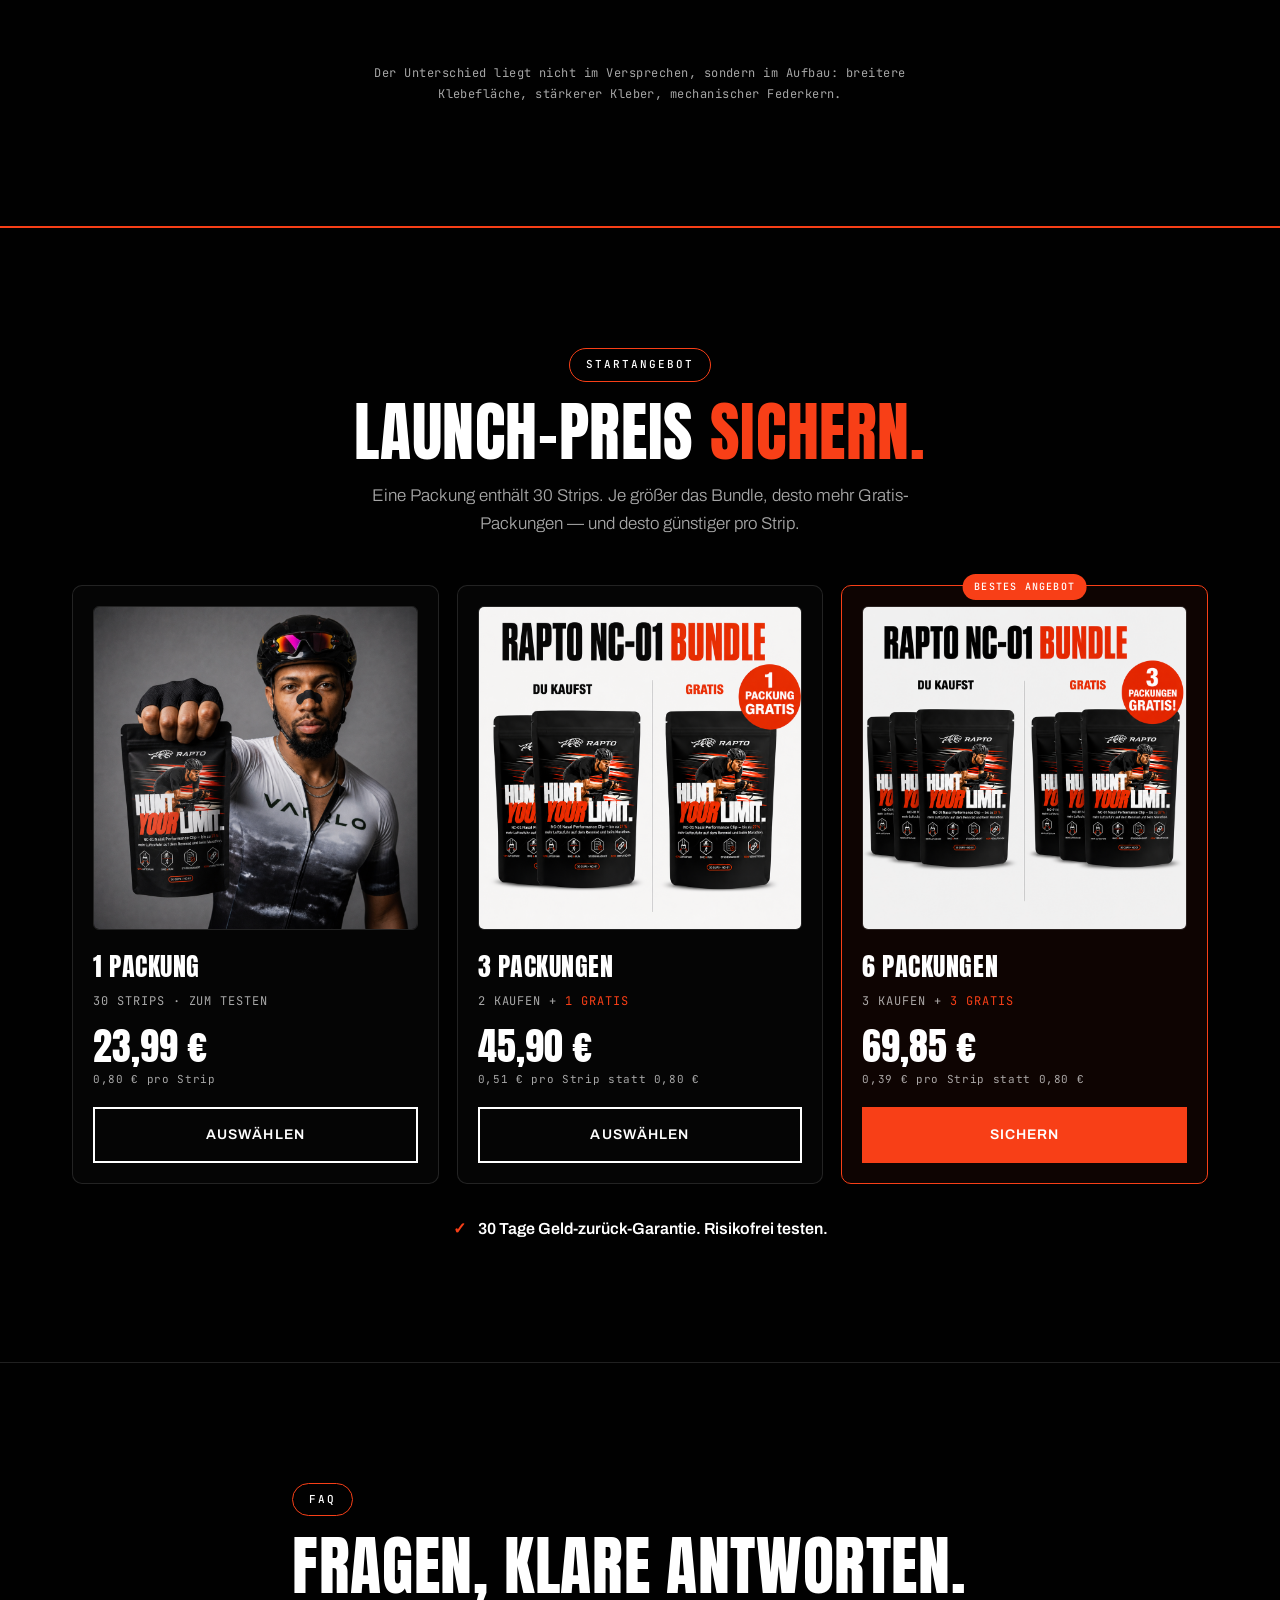
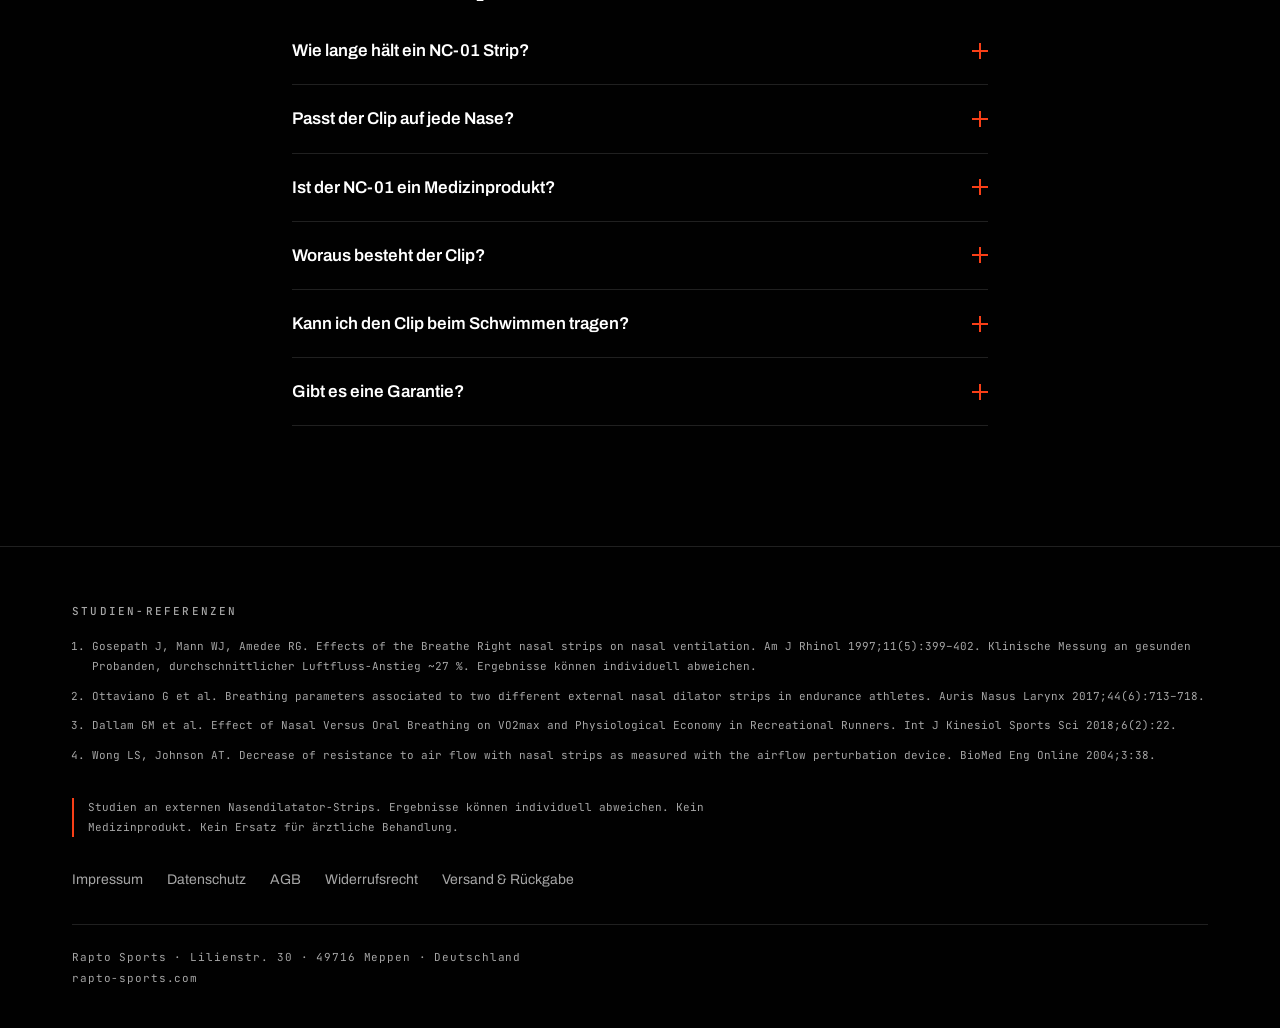
==== commit 104245f2: "Hero im Verpackungs-Stil, interne Kommentare entfernt, Veroeffentlichung - "MEHR LUFT" (Akzent) lieg" ====
--- a/index.html
+++ b/index.html
@@ -14,9 +14,6 @@
 </head>
 <body>
 
-<!-- ============================================================
-     STICKY HEADER
-     ============================================================ -->
 <header class="header" id="top">
   <div class="container header-inner">
     <a href="#top" class="logo" aria-label="RAPTO — zum Seitenanfang">
@@ -31,9 +28,6 @@
 
 <main>
 
-<!-- ============================================================
-     HERO
-     ============================================================ -->
 <section class="hero" id="hero">
   <div class="container hero-grid">
     <div class="hero-copy">
@@ -52,24 +46,15 @@
   </div>
 </section>
 
-<!-- ============================================================
-     SEKTION 1 — HALT / ANTI-SCHWEISS
-     ============================================================ -->
 <section class="section reveal" id="halt">
   <div class="container section-grid">
     <div class="section-copy">
       <span class="badge">ANTI-SCHWEISS-FORMEL</span>
-      <!-- Bewusst "Langdistanz-Triathlon" statt "Ironman" — geschützte Marke (World Triathlon Corp.) -->
       <h2 class="display">ENTWICKELT FÜR SCHWEISS, REGEN UND LANGDISTANZ-TRIATHLON.</h2>
       <p class="body-text">Die meisten Strips versagen beim ersten Schweiß. Der NC-01 nutzt eine extra-breite Klebefläche, gebaut für Schweiß, Regen und harte Einheiten — über 8 Stunden, ohne Nachjustieren.</p>
       <a href="#angebot" class="btn btn-outline">SCHLUSS MIT ABRUTSCHENDEN STRIPS</a>
     </div>
     <div class="section-media">
-      <!-- TODO: Eisbad-Video einbinden — Video existiert noch nicht.
-           Sobald gedreht: <div class="video-placeholder"> durch
-           <video controls playsinline poster="assets/bild07-anti-schweiss.webp" width="1920" height="1920">
-             <source src="assets/eisbad-video.mp4" type="video/mp4">
-           </video> ersetzen. -->
       <div class="video-placeholder">
         <img src="assets/bild07-anti-schweiss.webp" alt="Nahaufnahme des RAPTO NC-01 Strips mit Wassertropfen auf der Oberfläche, darunter drei Ausdauerathleten bei Regen und Schweiß" width="1920" height="1920" loading="lazy">
         <span class="video-play-hint" aria-hidden="true">▶</span>
@@ -79,9 +64,6 @@
   </div>
 </section>
 
-<!-- ============================================================
-     SEKTION 2 — FREIER ATMEN / MECHANIK
-     ============================================================ -->
 <section class="section section-alt reveal" id="mechanik">
   <div class="container section-grid">
     <div class="section-copy">
@@ -91,19 +73,11 @@
       <a href="#angebot" class="btn btn-outline">SPÜR DEN UNTERSCHIED</a>
     </div>
     <div class="section-media">
-      <!-- ⚠️ JURISTISCH (vor Livegang fixen): bild6 nennt in Schicht 4
-           "Hypoallergener Acrylatkleber". "hypoallergen" ist ein juristischer
-           Graubereich und wurde im Seitentext bewusst durch "latexfrei &
-           hautfreundlich" ersetzt. Bild neu rendern mit z.B.
-           "Acrylatkleber, latexfrei & hautfreundlich". -->
       <img src="assets/bild06-mechanik.png" alt="Explosionsdarstellung der vier Schichten des NC-01: ergonomische Schutzschicht, AeroLift™ Federkern, atmungsaktives Polyester-Vlies und latexfreier Acrylatkleber" width="1024" height="1024" loading="lazy">
     </div>
   </div>
 </section>
 
-<!-- ============================================================
-     SEKTION 3 — PERFORMANCE / LANGE DISTANZ
-     ============================================================ -->
 <section class="section reveal" id="distanz">
   <div class="container section-grid">
     <div class="section-copy">
@@ -113,18 +87,11 @@
       <a href="#angebot" class="btn btn-outline">FÜR DEINE NÄCHSTE DISTANZ</a>
     </div>
     <div class="section-media">
-      <!-- ⚠️ JURISTISCH (vor Livegang fixen): Dieses Bild enthält den Text
-           "DAS NR. 1 NASENPFLASTER DER TRIATHLETEN". Spitzenstellungswerbung
-           ("Nr. 1") ist ohne Marktnachweis abmahnfähig (§ 5 UWG).
-           Bild neu rendern mit sicherem Ersatztext: "GEBAUT FÜR TRIATHLETEN". -->
       <img src="assets/bild08-triathlon.png" alt="Illustration zweier Triathleten — Radfahrer in Aeroposition und Läuferin mit Startnummer — im RAPTO Stil" width="1024" height="1024" loading="lazy">
     </div>
   </div>
 </section>
 
-<!-- ============================================================
-     SEKTION 4 — RECOVERY / SCHLAF
-     ============================================================ -->
 <section class="section section-alt reveal" id="recovery">
   <div class="container section-grid">
     <div class="section-copy">
@@ -139,11 +106,6 @@
   </div>
 </section>
 
-<!-- ============================================================
-     SEKTION 5 — HAUT
-     Wording bewusst: "latexfrei und für sensible Haut entwickelt"
-     statt "hypoallergen" (juristischer Graubereich). NICHT ändern.
-     ============================================================ -->
 <section class="section reveal" id="haut">
   <div class="container section-grid">
     <div class="section-copy">
@@ -158,11 +120,6 @@
   </div>
 </section>
 
-<!-- ============================================================
-     SEKTION 6 — TRUST
-     Ersetzt bewusst erfundene Bewertungszahlen durch überprüfbare
-     Belege. KEINE Fake-Sterne/Kundenzahlen einbauen.
-     ============================================================ -->
 <section class="section section-alt reveal" id="trust">
   <div class="container section-grid">
     <div class="section-copy">
@@ -176,9 +133,6 @@
   </div>
 </section>
 
-<!-- ============================================================
-     SEKTION 7 — VERGLEICH
-     ============================================================ -->
 <section class="section reveal" id="vergleich">
   <div class="container">
     <div class="section-copy section-copy-center">
@@ -212,17 +166,6 @@
   </div>
 </section>
 
-<!-- ============================================================
-     ANGEBOT / BUNDLE
-     ⚠️ JURISTISCH: Fake-Scarcity ("nur noch X auf Lager",
-     "Bestände ausverkauft") ist nur erlaubt, wenn wahr (§ 5 UWG).
-     Countdown-Timer nur einbauen, wenn echt. Preis/Angebot sind
-     Platzhalter — mit echten Werten füllen.
-     ⚠️ BILD: bild02/bild03 (Bundles) enthalten Tippfehler
-     ("30 CUPS" statt "CLIPS/STRIPS", "KEIN VERLUTSCHEN" statt
-     "VERRUTSCHEN") — vor Livegang neu rendern.
-     Alternative kleineres Bundle: assets/bild03-bundle-1-gratis.png
-     ============================================================ -->
 <section class="section section-offer reveal" id="angebot">
   <div class="container">
     <div class="section-copy section-copy-center">
@@ -231,11 +174,7 @@
       <p class="body-text">Eine Packung enthält 30 Strips. Je größer das Bundle, desto mehr Gratis-Packungen — und desto günstiger pro Strip.</p>
     </div>
 
-    <!-- ⚠️ ALLE href="#produkt" durch die jeweilige Shopify-Produkt-/Varianten-URL ersetzen. -->
     <div class="offer-grid">
-      <!-- ⚠️ BILD FEHLT: kein sauberer Standalone-Pack-Shot der Einzelpackung
-           (gleicher Render-Stil wie bild2/bild3, ohne Person, ohne Overlay).
-           Interim: bild10 (Lifestyle). Wenn gerendert: assets/bild11-single-pack.png -->
       <article class="offer-card">
         <div class="offer-media"><img src="assets/bild10-hero.png" alt="Eine Packung RAPTO NC-01 mit 30 Strips" width="1024" height="1024" loading="lazy"></div>
         <h3 class="offer-name">1 Packung</h3>
@@ -269,9 +208,6 @@
   </div>
 </section>
 
-<!-- ============================================================
-     FAQ
-     ============================================================ -->
 <section class="section section-alt reveal" id="faq">
   <div class="container faq-container">
     <span class="badge">FAQ</span>
@@ -308,9 +244,6 @@
 
 </main>
 
-<!-- ============================================================
-     FOOTER
-     ============================================================ -->
 <footer class="footer">
   <div class="container">
     <div class="footer-block" id="studien">
@@ -328,7 +261,6 @@
     </div>
 
     <nav class="footer-links" aria-label="Rechtliche Links">
-      <!-- Platzhalter-Anker: vor Livegang mit echten Shopify-Policy-URLs verlinken -->
       <a href="#impressum">Impressum</a>
       <a href="#datenschutz">Datenschutz</a>
       <a href="#agb">AGB</a>
@@ -343,9 +275,6 @@
   </div>
 </footer>
 
-<!-- ============================================================
-     STICKY MOBILE CTA BAR
-     ============================================================ -->
 <div class="sticky-cta" id="stickyCta" aria-hidden="true">
   <span class="sticky-cta-note">30 TAGE GELD-ZURÜCK</span>
   <a href="#angebot" class="btn btn-solid">JETZT SICHERN</a>
--- a/styles.css
+++ b/styles.css
@@ -249,13 +249,13 @@
   transform: skewX(-11deg);
   transform-origin: left bottom;
   position: relative;
-  z-index: 1;
+  z-index: 2;            /* "MEHR LUFT" liegt VOR dem weißen Text */
 }
 
 .hl-bottom {
   position: relative;
-  z-index: 2;            /* "WENN" liegt über "MEHR LUFT" und verdeckt es leicht */
-  margin-top: -0.14em;   /* nach oben gezogen → verdeckt "MEHR LUFT" etwas */
+  z-index: 1;
+  margin-top: -0.14em;   /* weiße Zeile rückt hoch → "MEHR LUFT" überdeckt sie leicht */
 }
 
 .hero-sub {
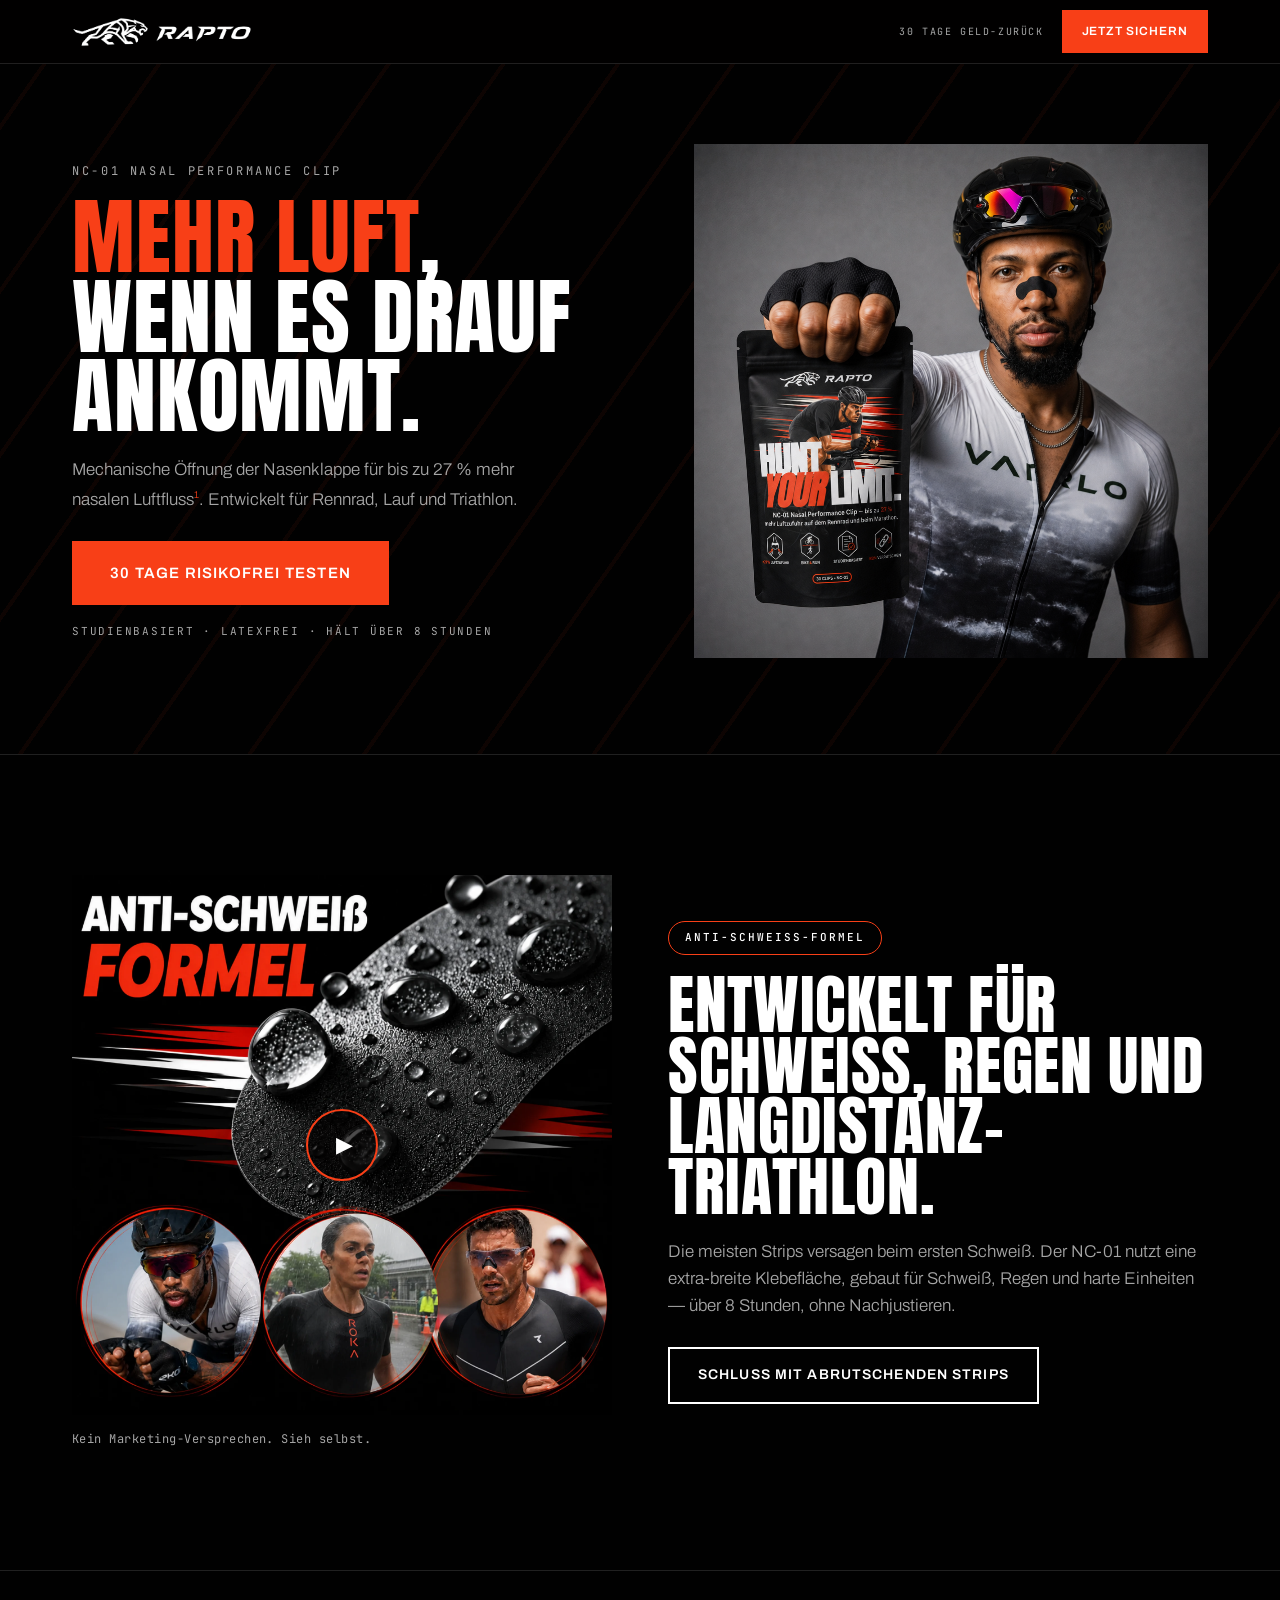
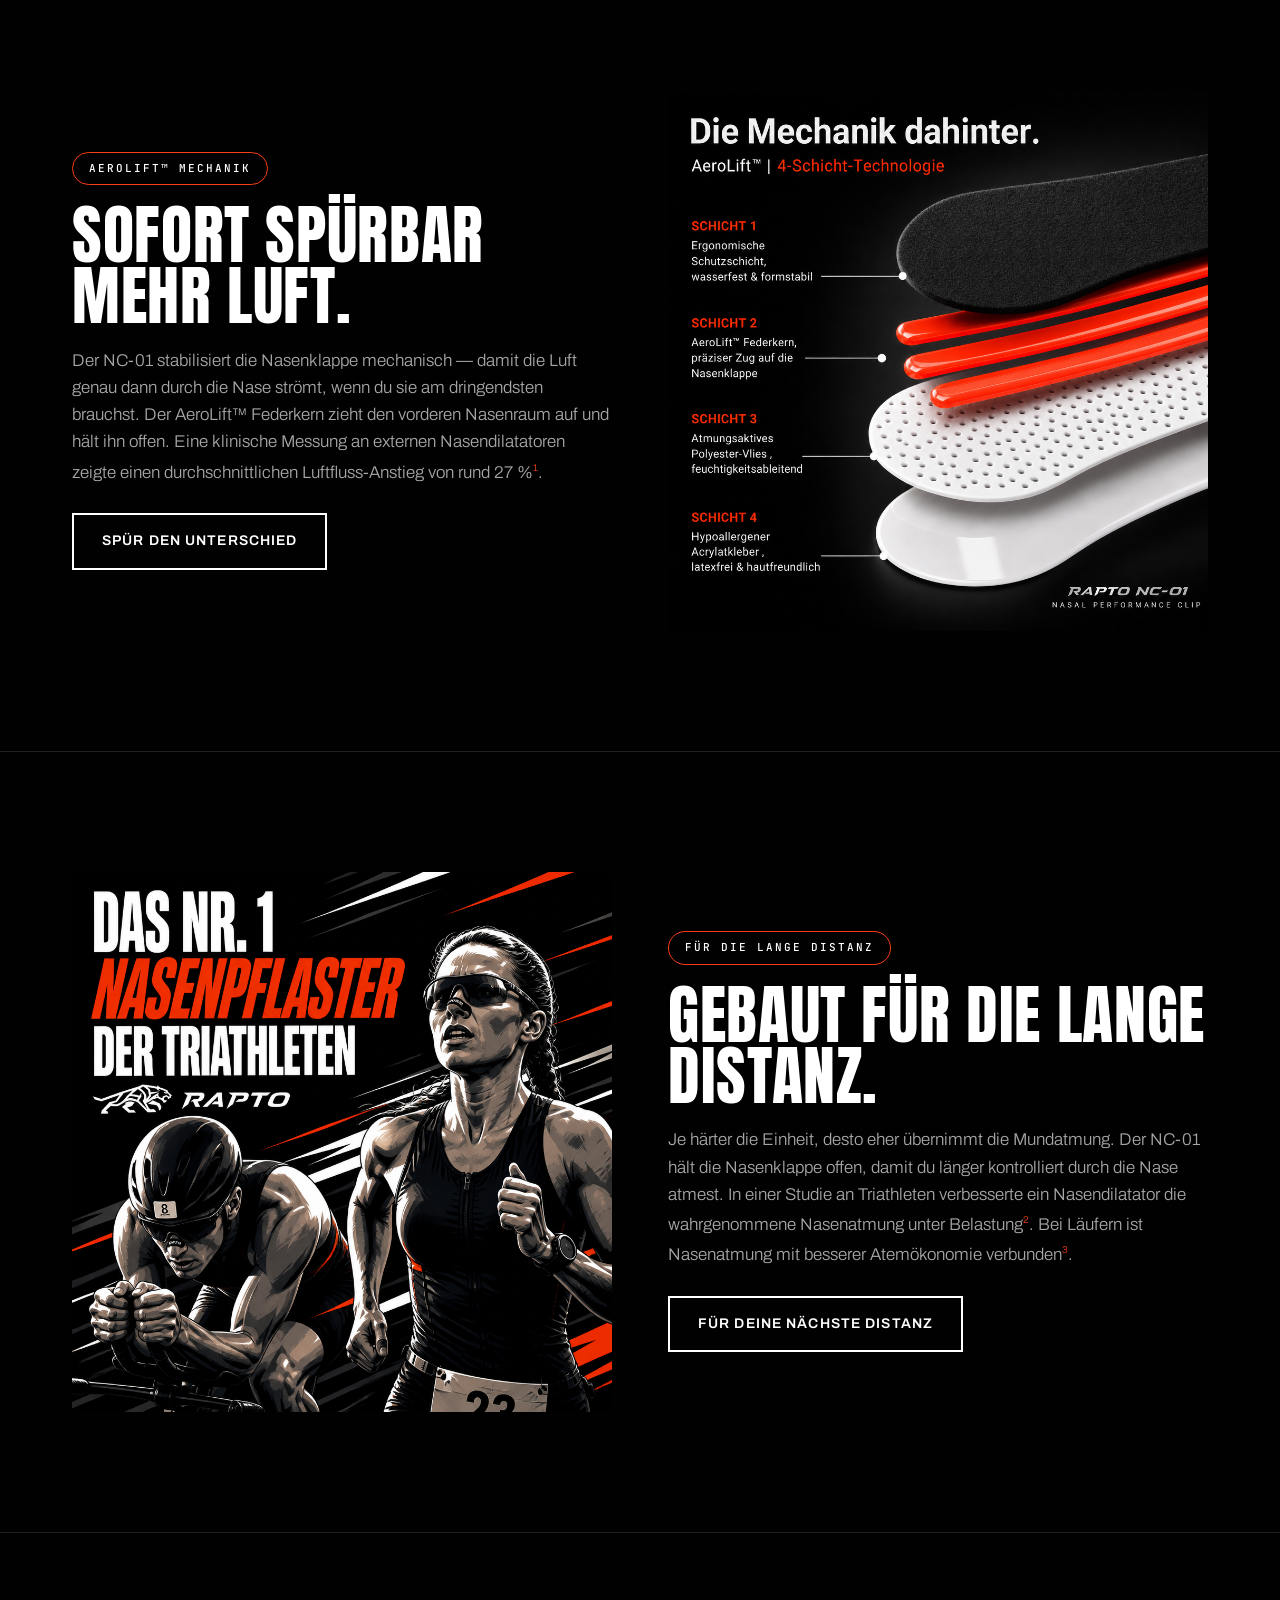
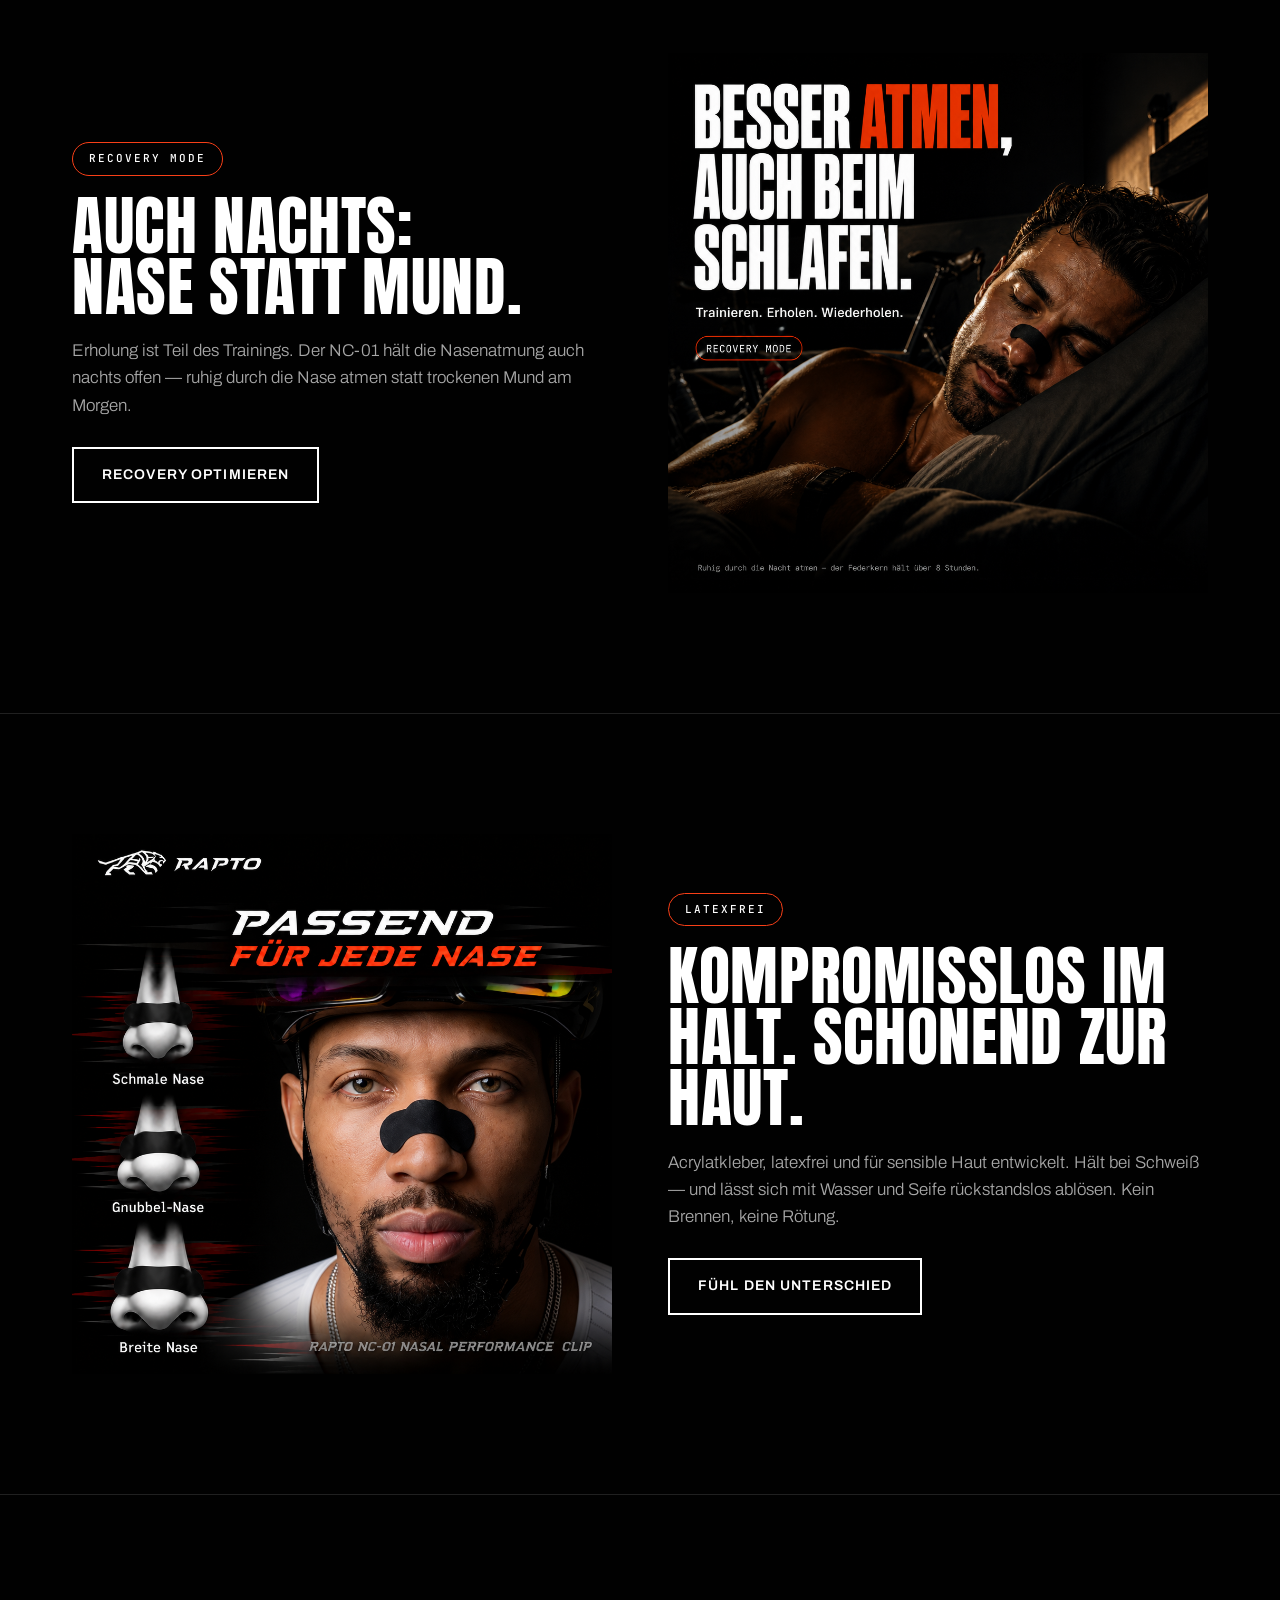
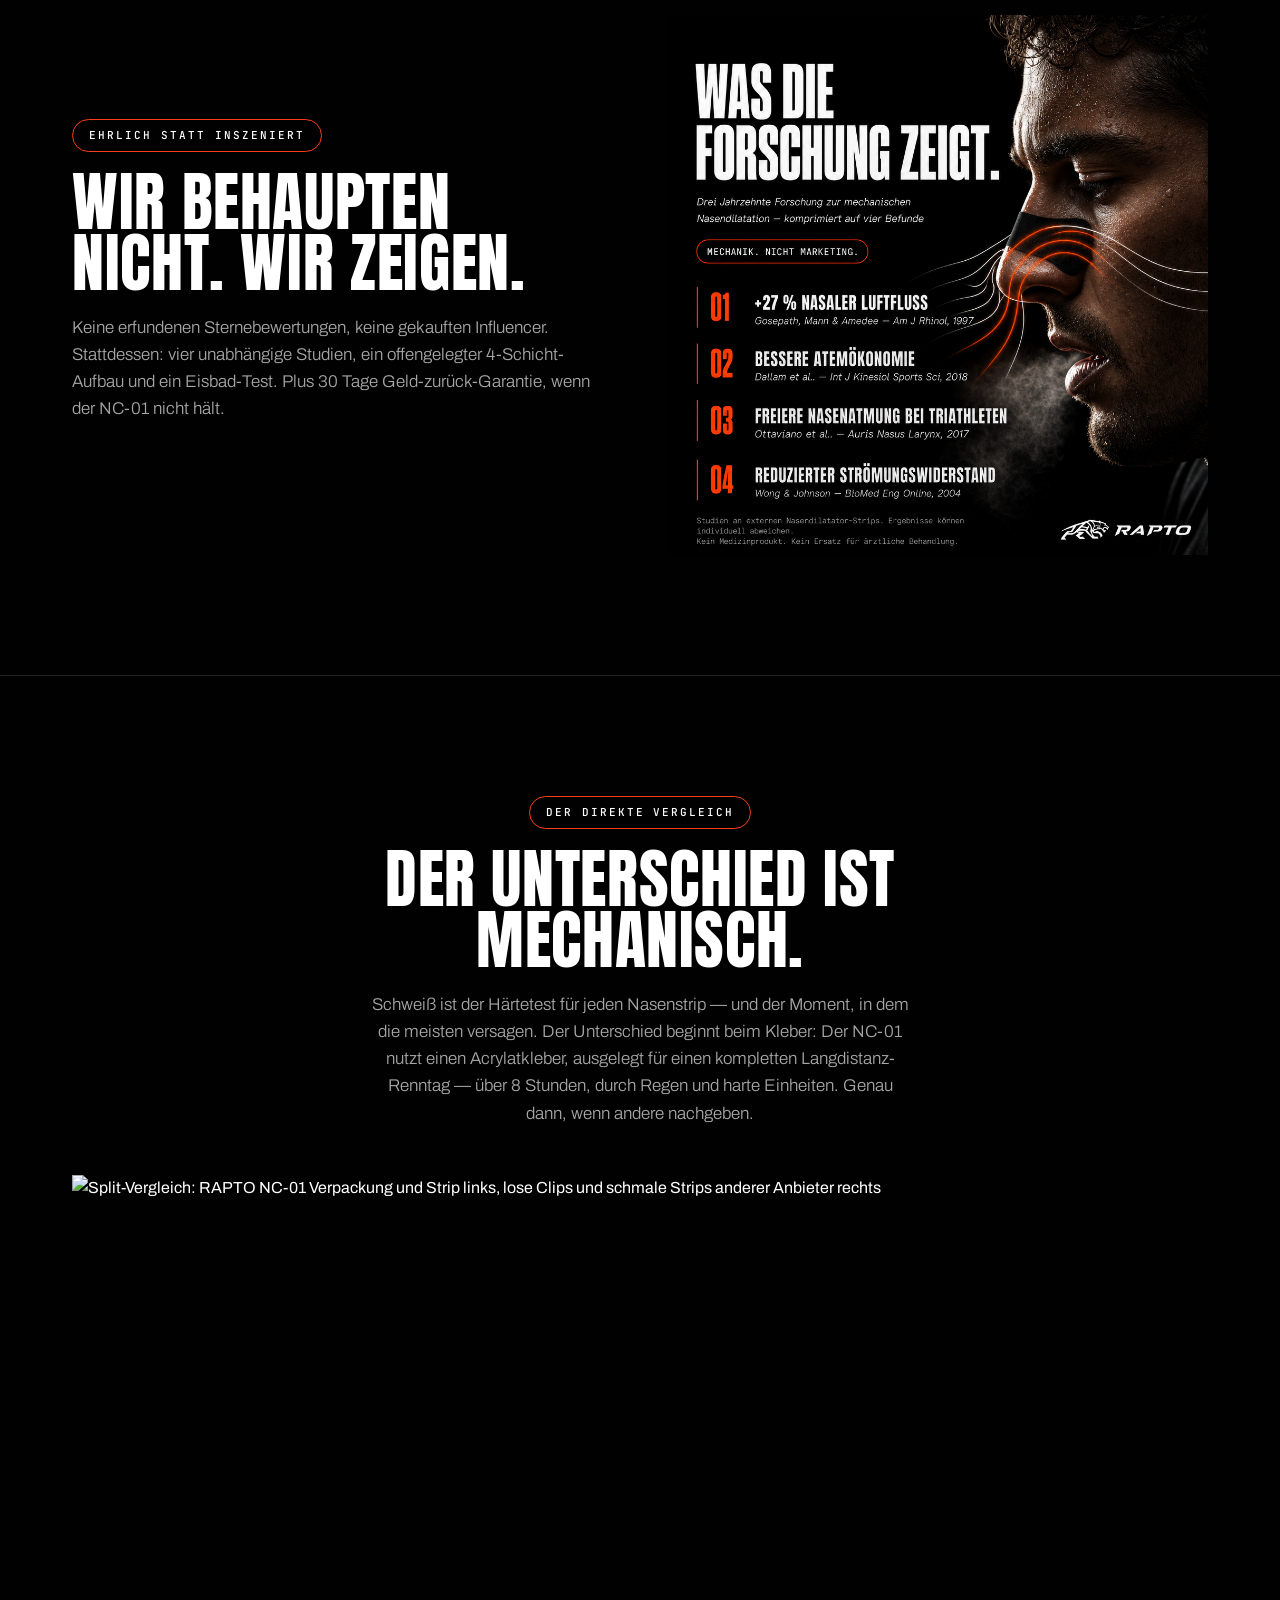
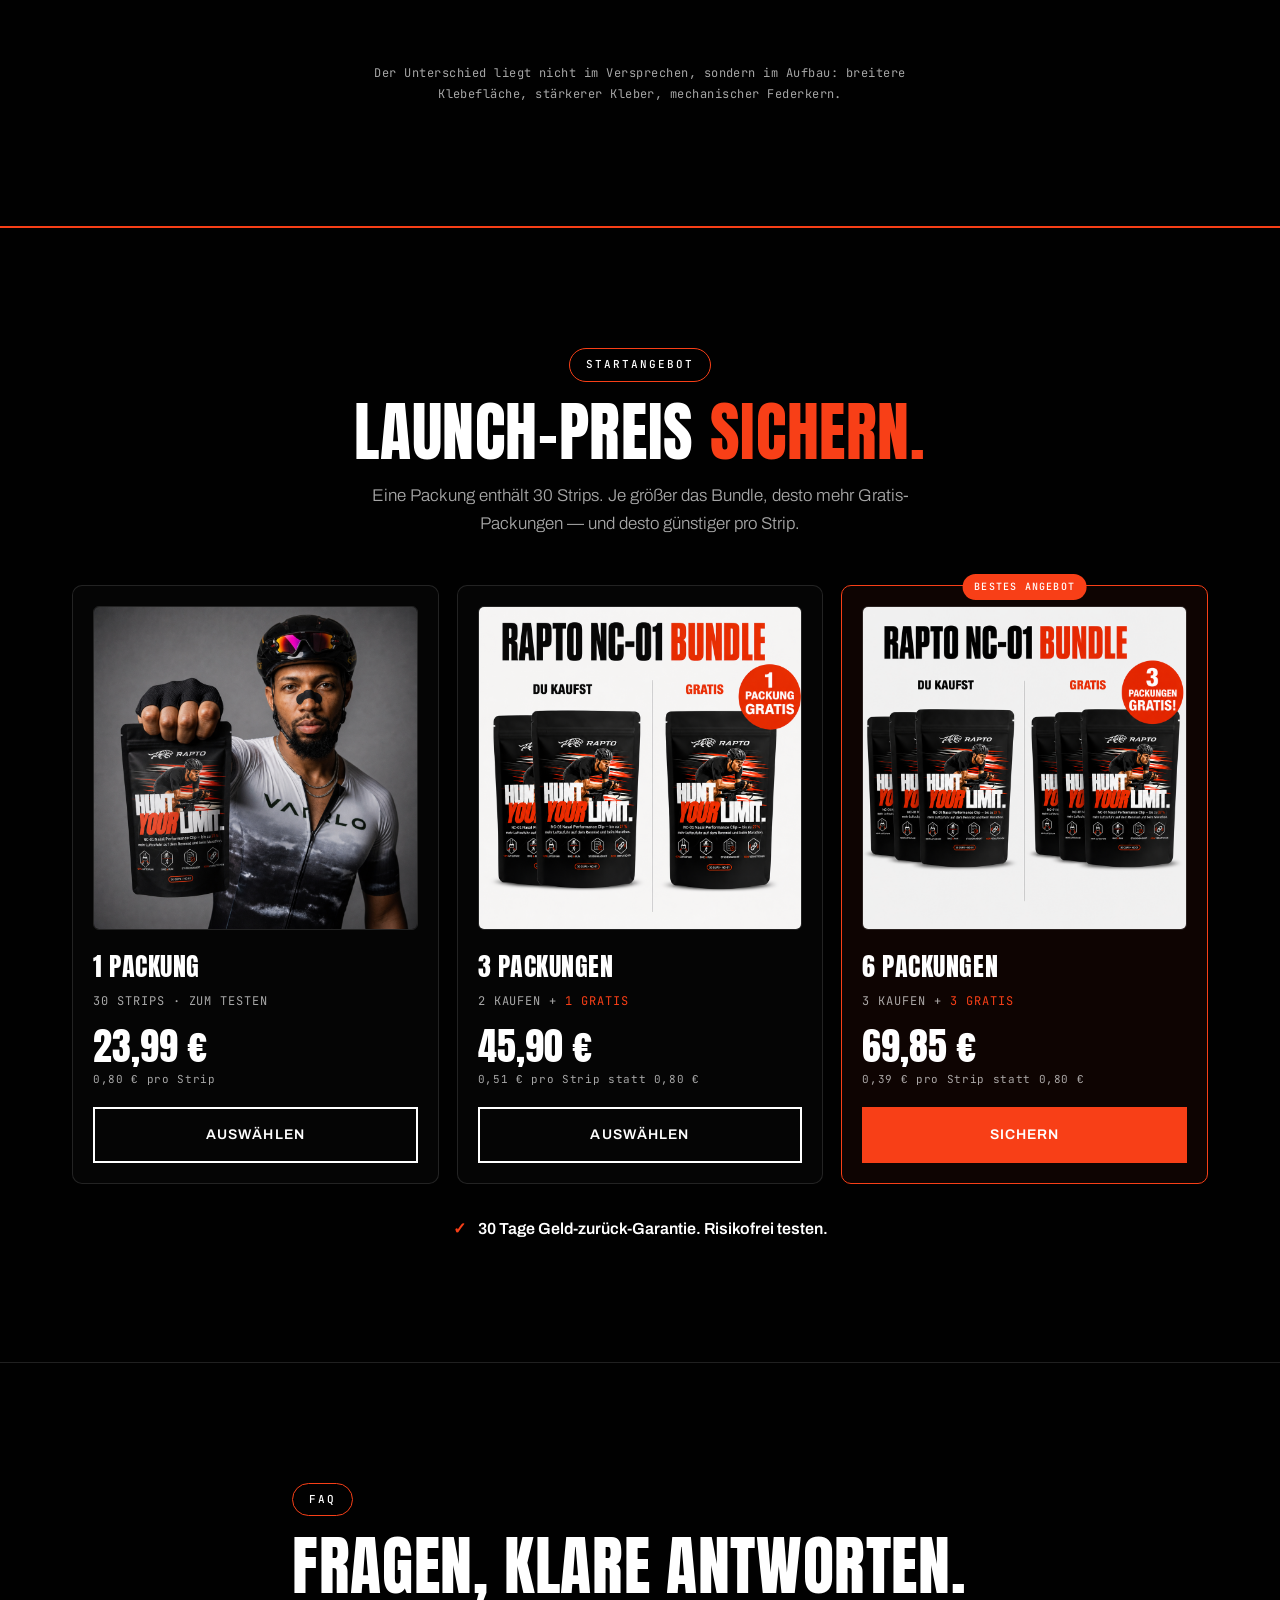
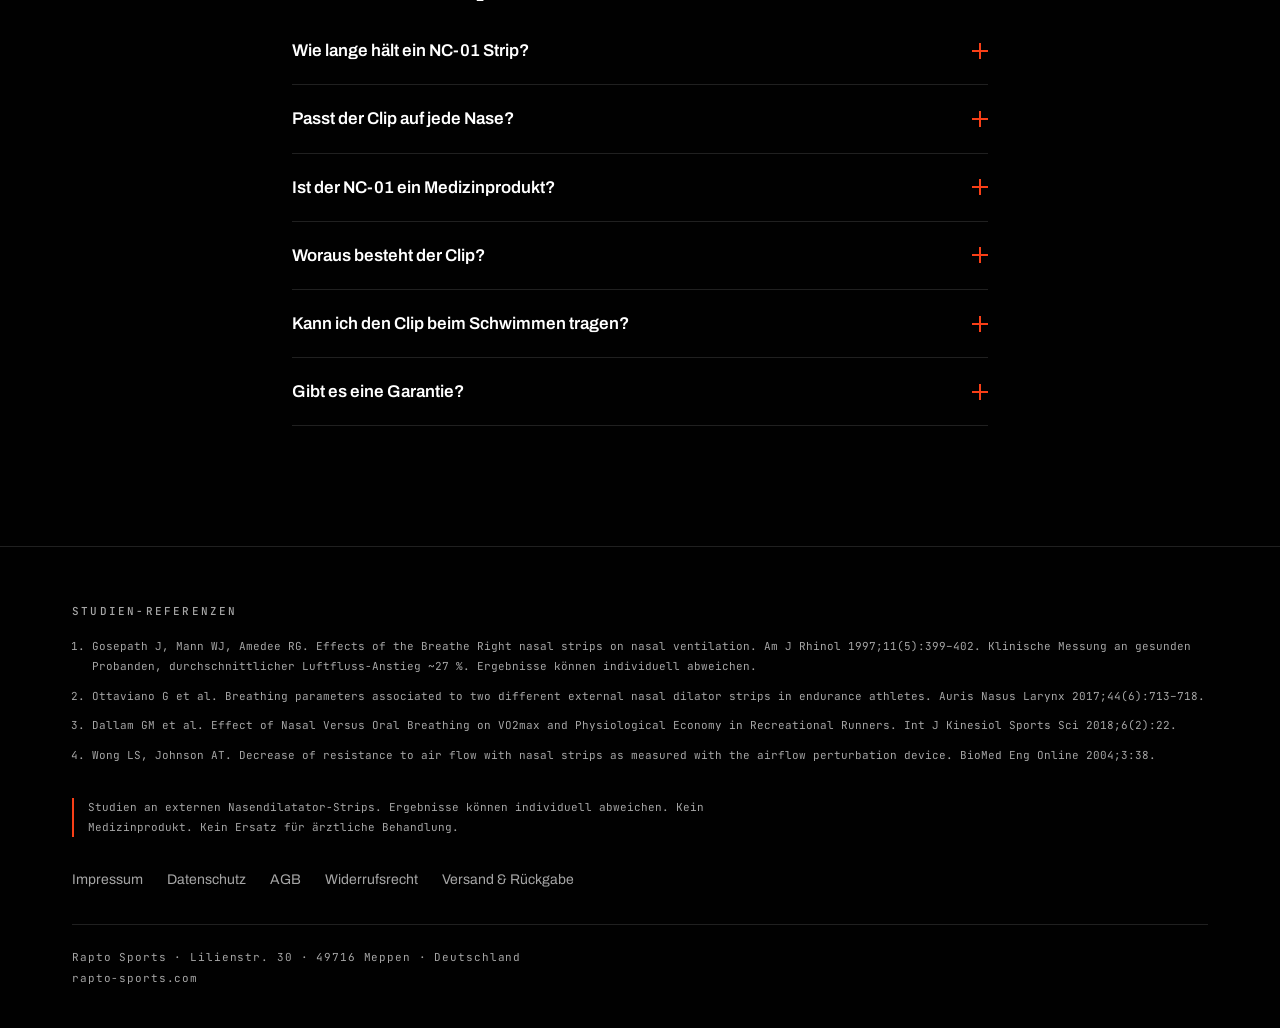
==== commit bbc20dae: "Hero-Headline auf Originalzustand zurueckgesetzt Wieder eine gerade, durchgehende Zeile ohne Schraeg" ====
--- a/index.html
+++ b/index.html
@@ -32,10 +32,7 @@
   <div class="container hero-grid">
     <div class="hero-copy">
       <p class="eyebrow">NC-01 NASAL PERFORMANCE CLIP</p>
-      <h1 class="display hero-headline">
-        <span class="hl-top">MEHR LUFT</span>
-        <span class="hl-bottom">WENN ES DRAUF ANKOMMT.</span>
-      </h1>
+      <h1 class="display"><span class="accent">MEHR LUFT</span>, WENN ES DRAUF ANKOMMT.</h1>
       <p class="hero-sub">Mechanische Öffnung der Nasenklappe für bis zu 27&nbsp;% mehr nasalen Luftfluss<sup><a href="#studien" aria-label="Studienreferenz 1">1</a></sup>. Entwickelt für Rennrad, Lauf und Triathlon.</p>
       <a href="#angebot" class="btn btn-solid btn-large">30 TAGE RISIKOFREI TESTEN</a>
       <p class="trust-line">STUDIENBASIERT · LATEXFREI · HÄLT ÜBER 8 STUNDEN</p>
--- a/styles.css
+++ b/styles.css
@@ -233,31 +233,6 @@
 
 .hero .display { font-size: clamp(42px, 9vw, 84px); }
 
-/* Hero-Headline im "HUNT YOUR LIMIT"-Stil:
-   "MEHR LUFT" schräg/oblique, zweite Zeile nach oben gezogen,
-   sodass "WENN" das Ende von "MEHR LUFT" leicht überlappt. */
-.hero-headline {
-  display: flex;
-  flex-direction: column;
-  align-items: flex-start;
-  line-height: 0.92;
-  letter-spacing: 0.005em;
-}
-
-.hl-top {
-  color: var(--ignition);
-  transform: skewX(-11deg);
-  transform-origin: left bottom;
-  position: relative;
-  z-index: 2;            /* "MEHR LUFT" liegt VOR dem weißen Text */
-}
-
-.hl-bottom {
-  position: relative;
-  z-index: 1;
-  margin-top: -0.14em;   /* weiße Zeile rückt hoch → "MEHR LUFT" überdeckt sie leicht */
-}
-
 .hero-sub {
   font-weight: 300;
   font-size: 17px;
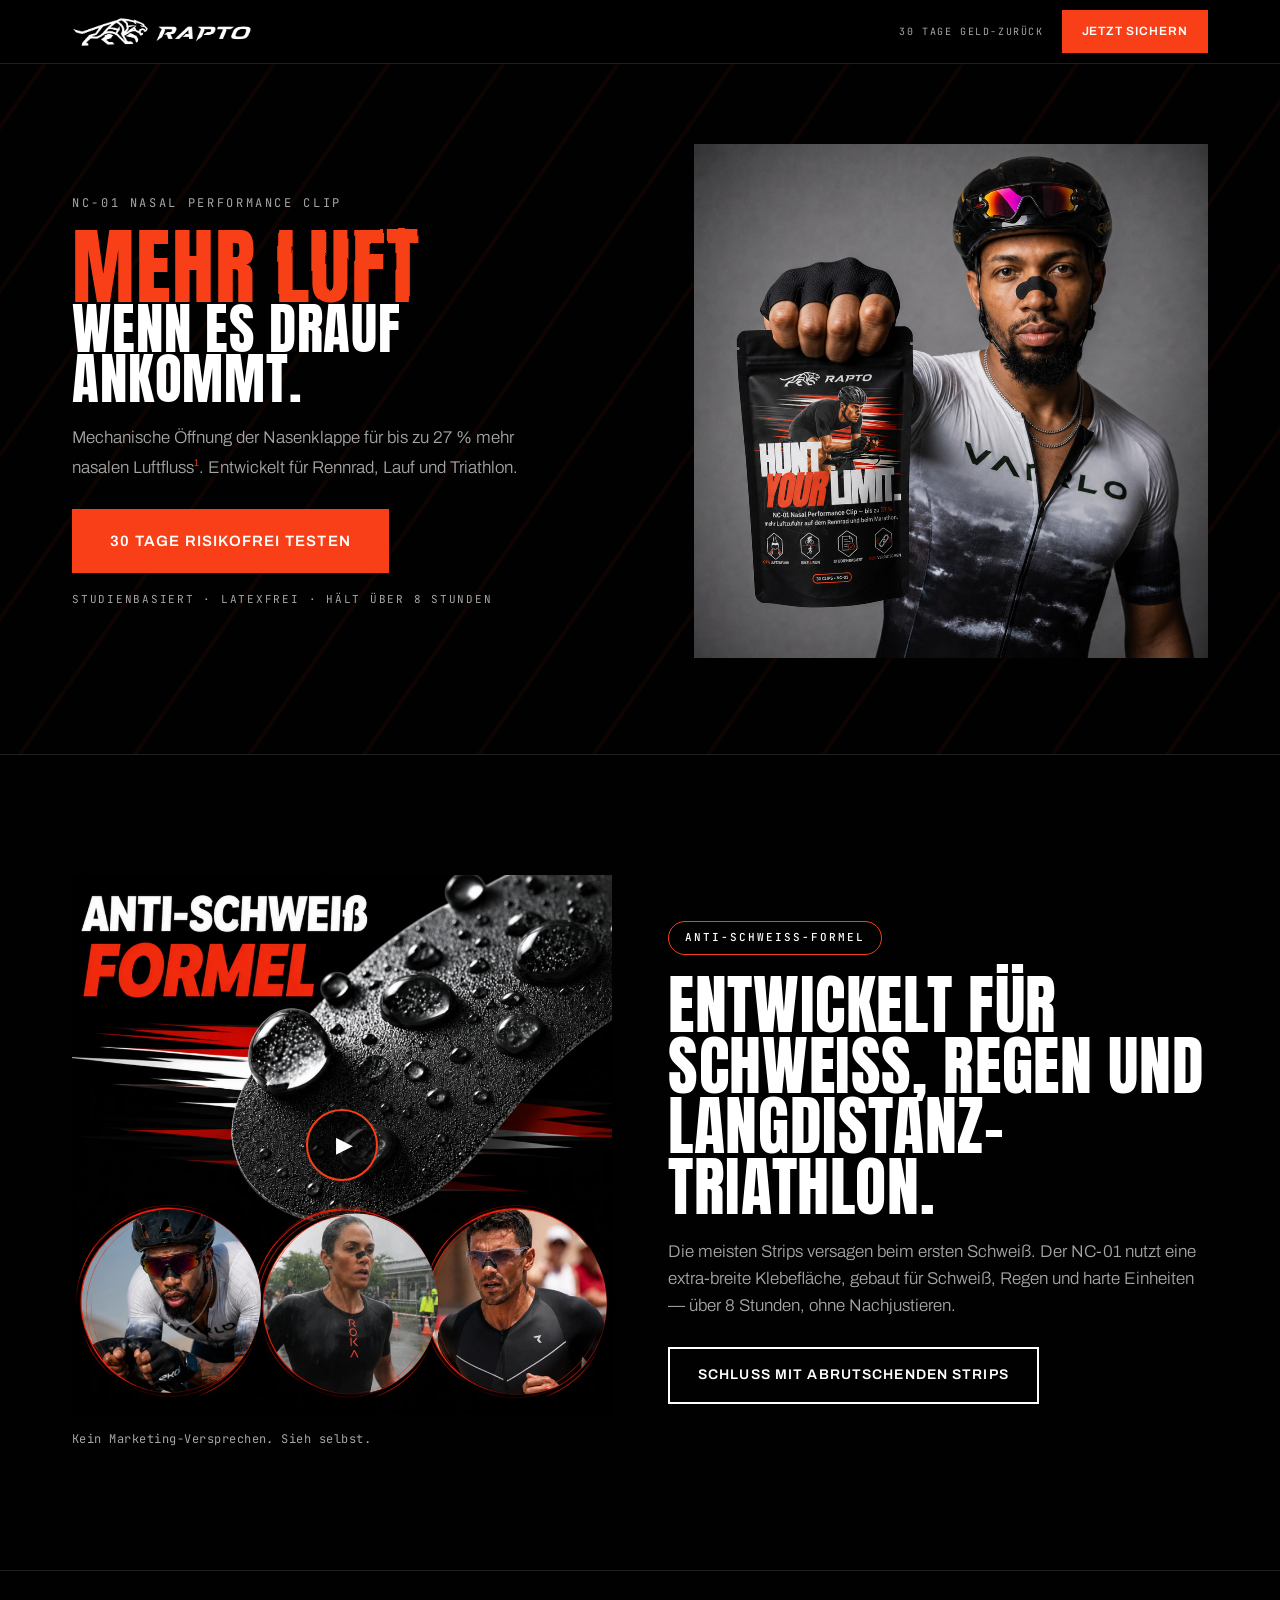
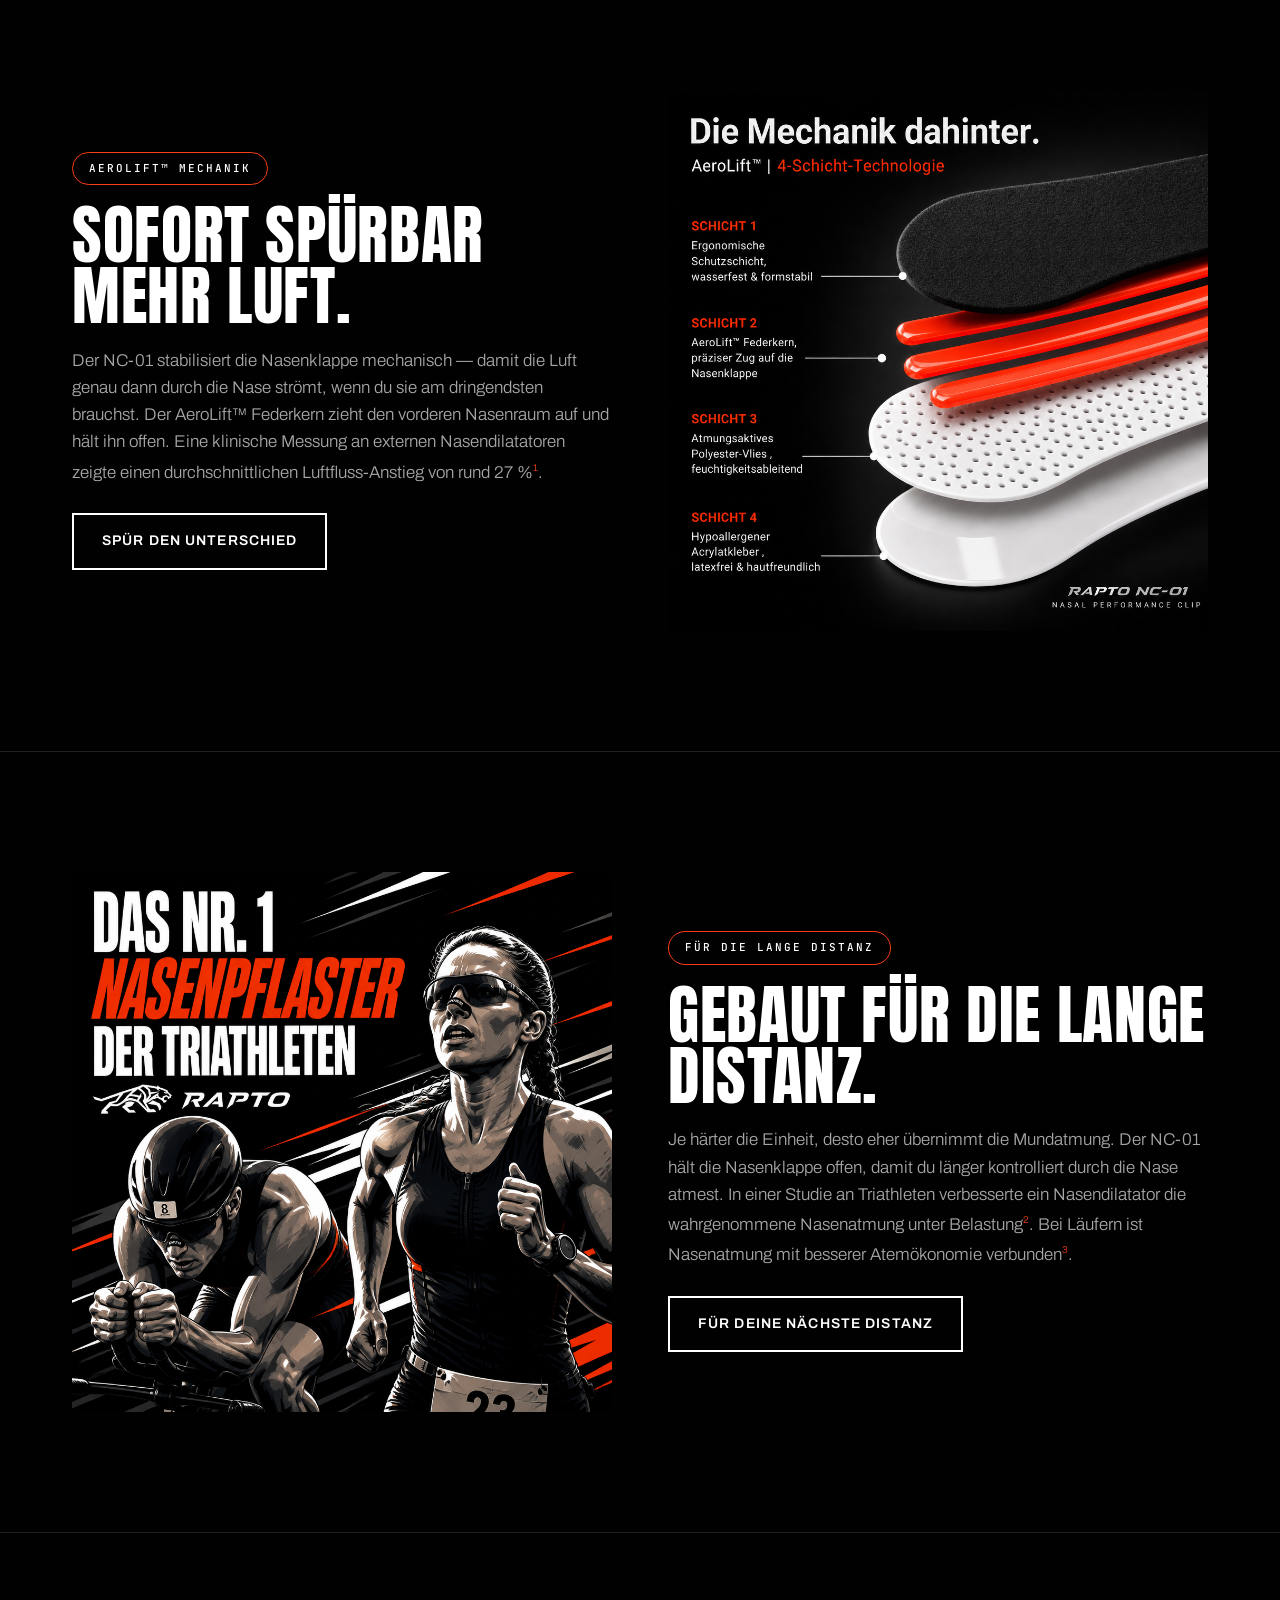
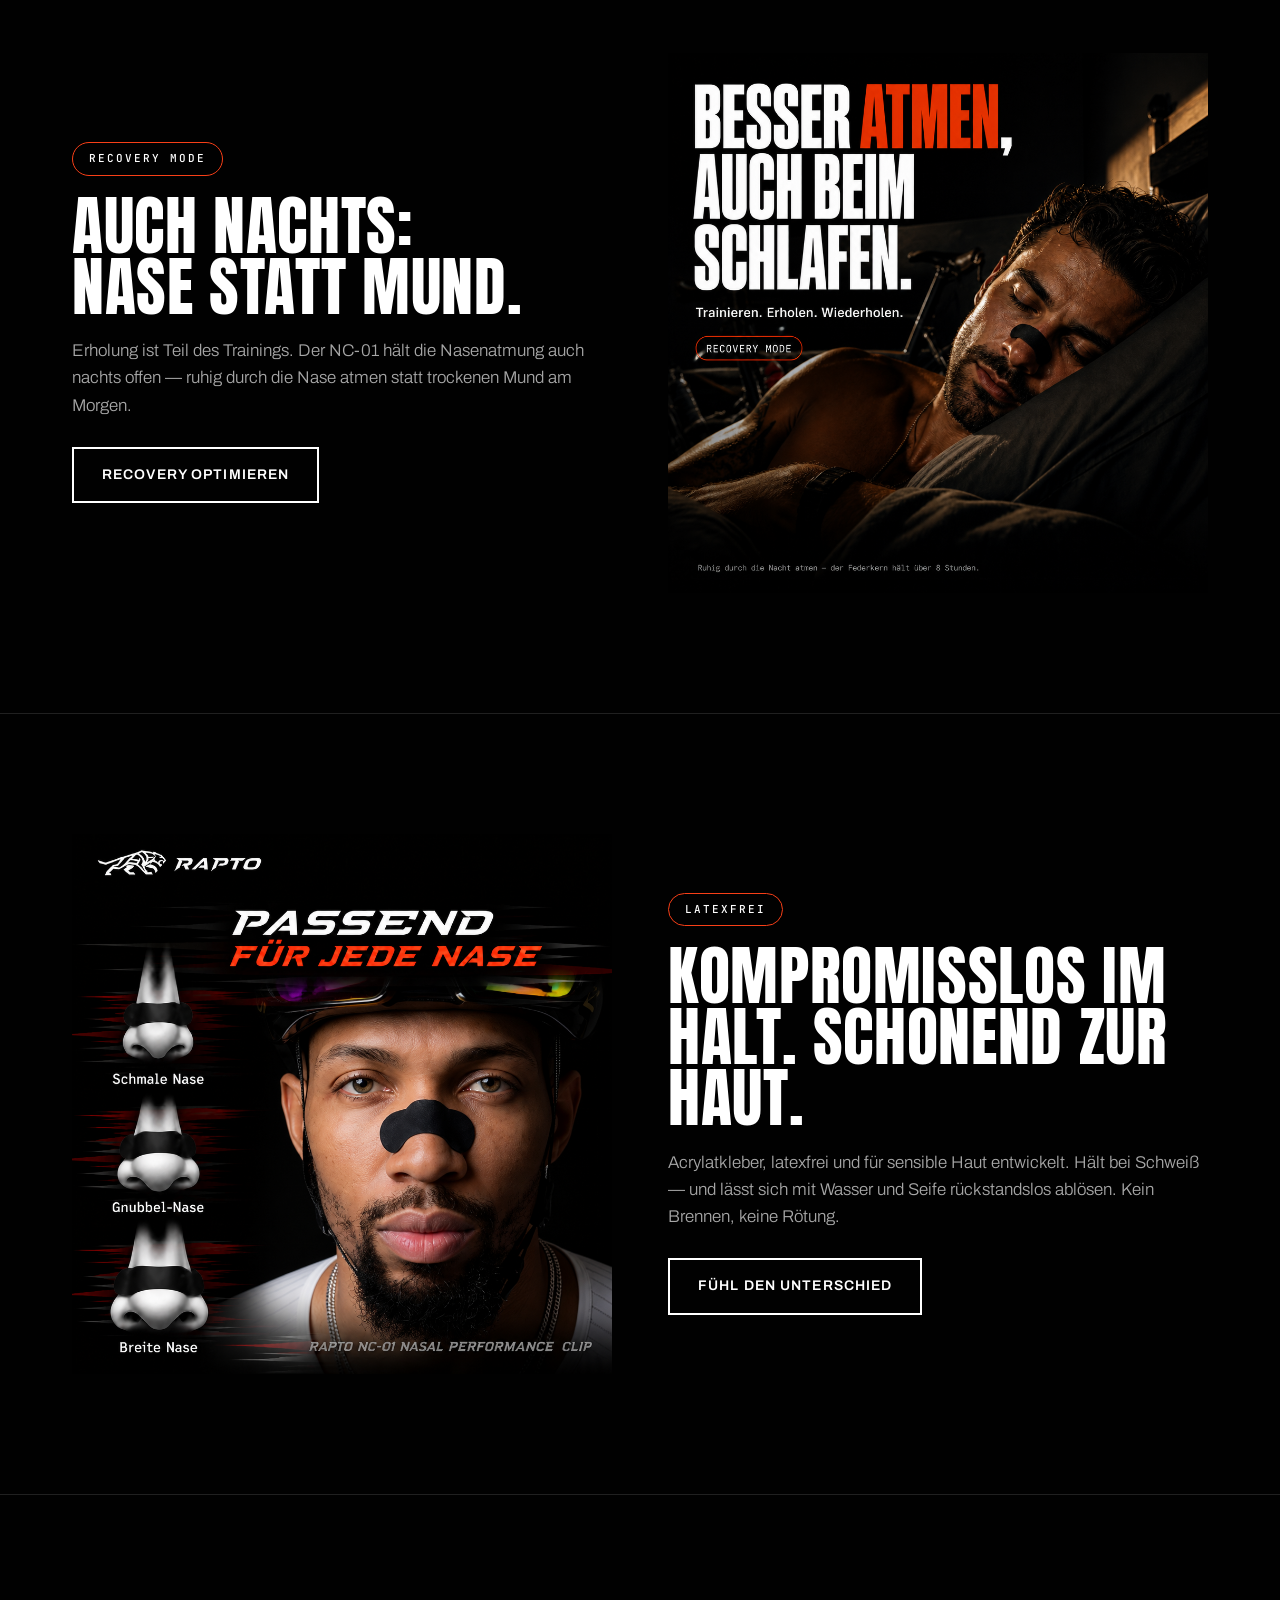
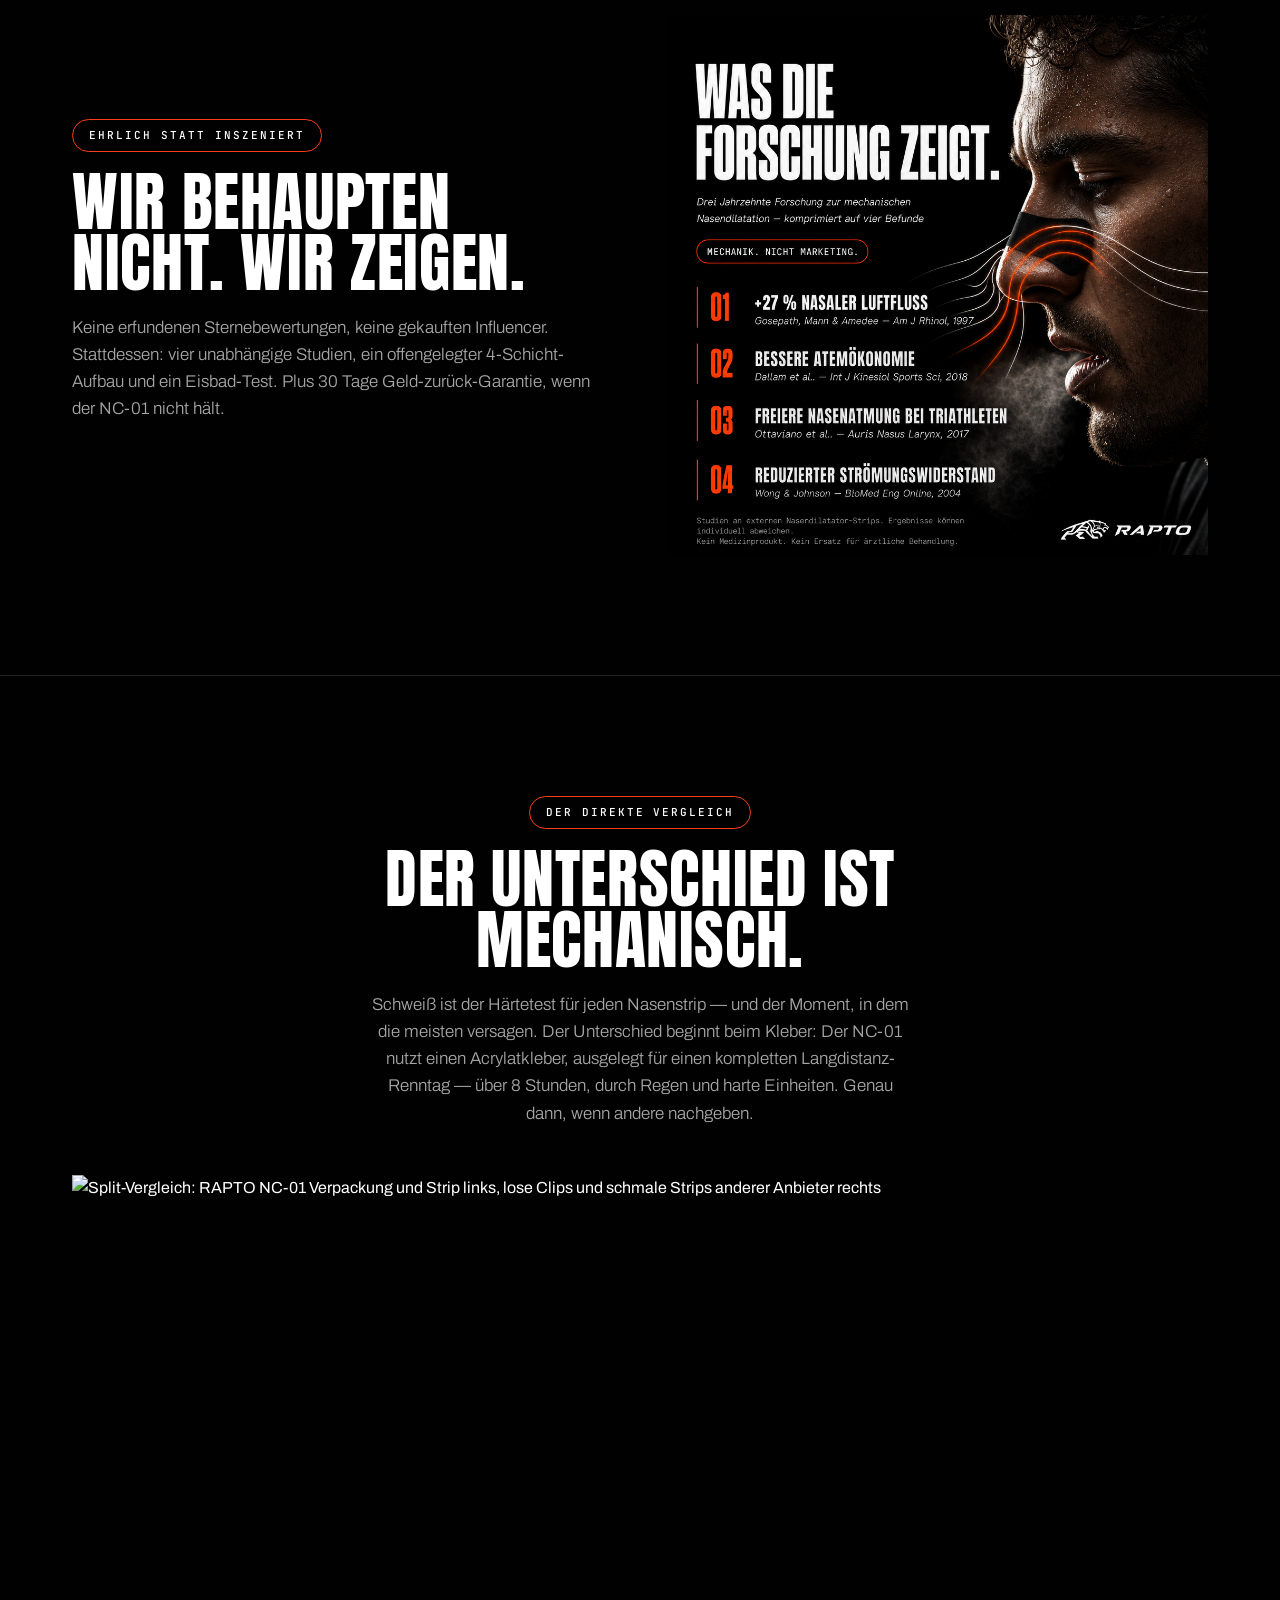
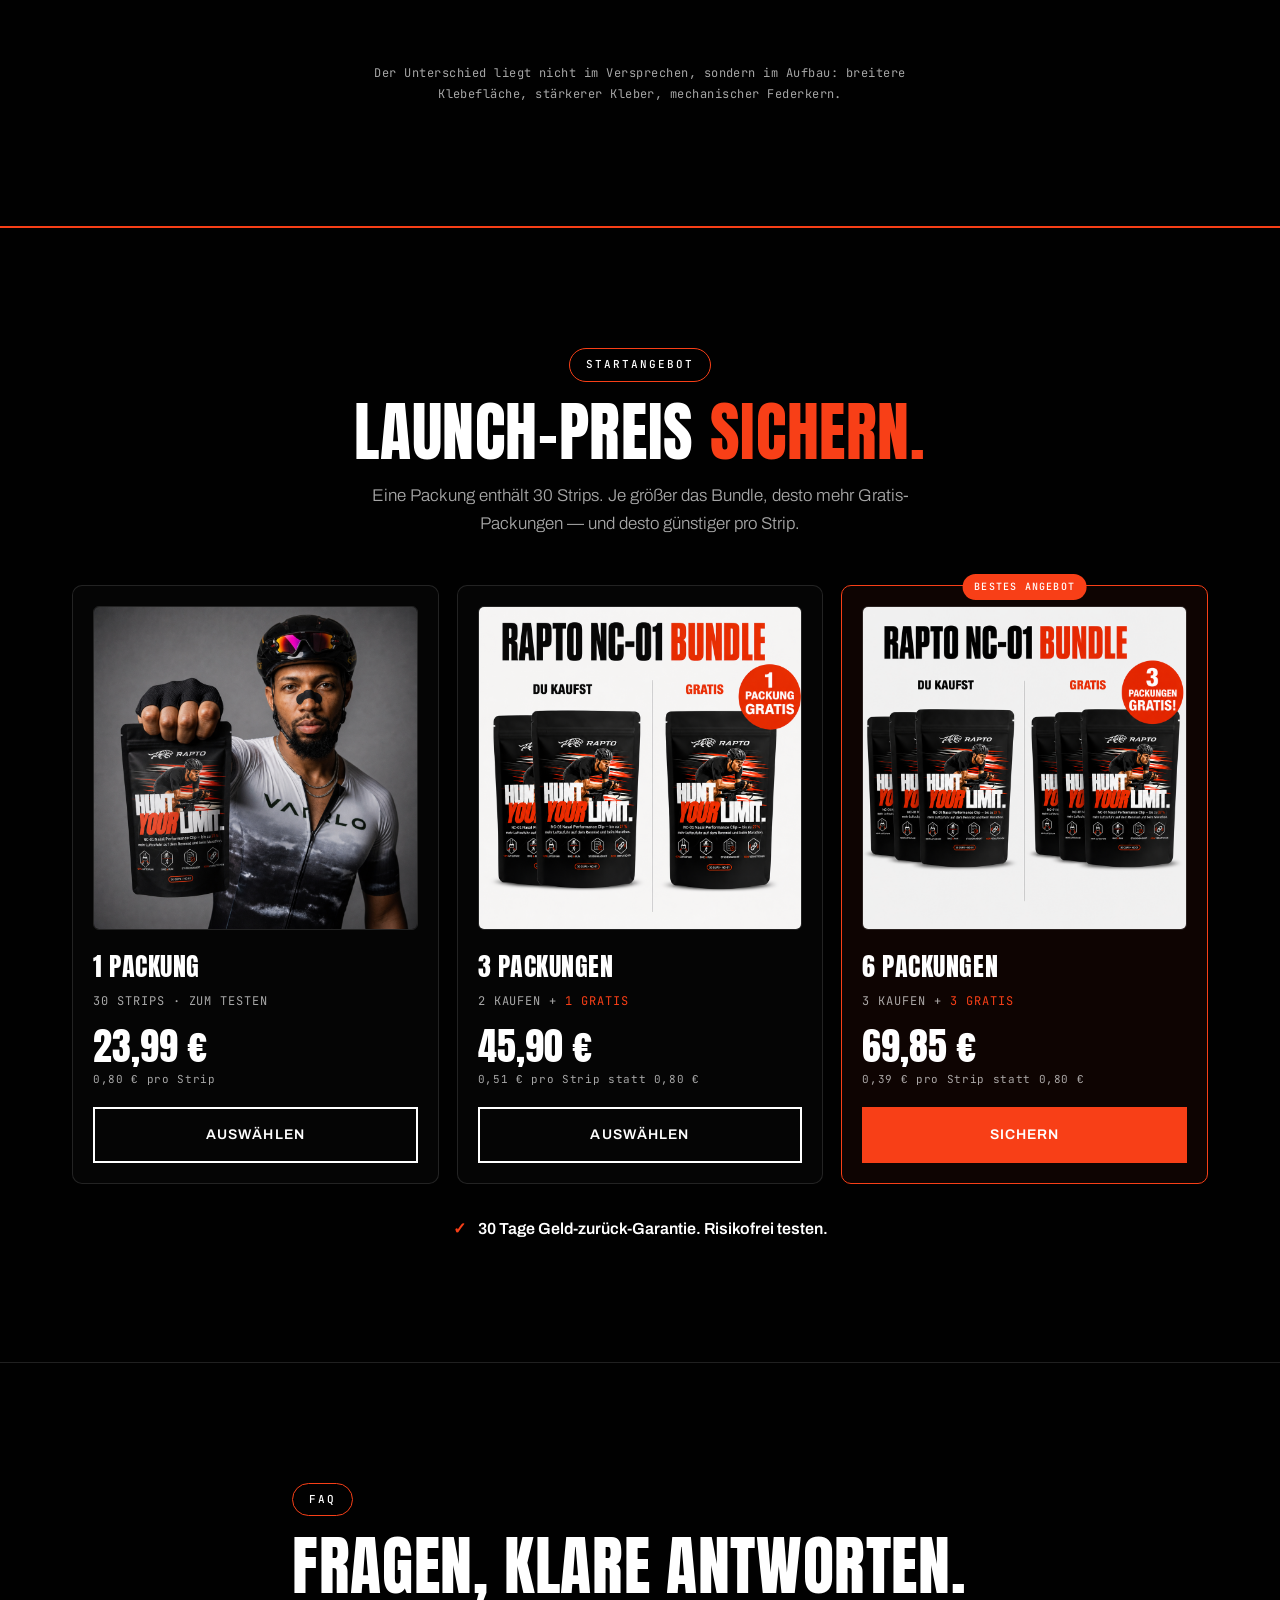
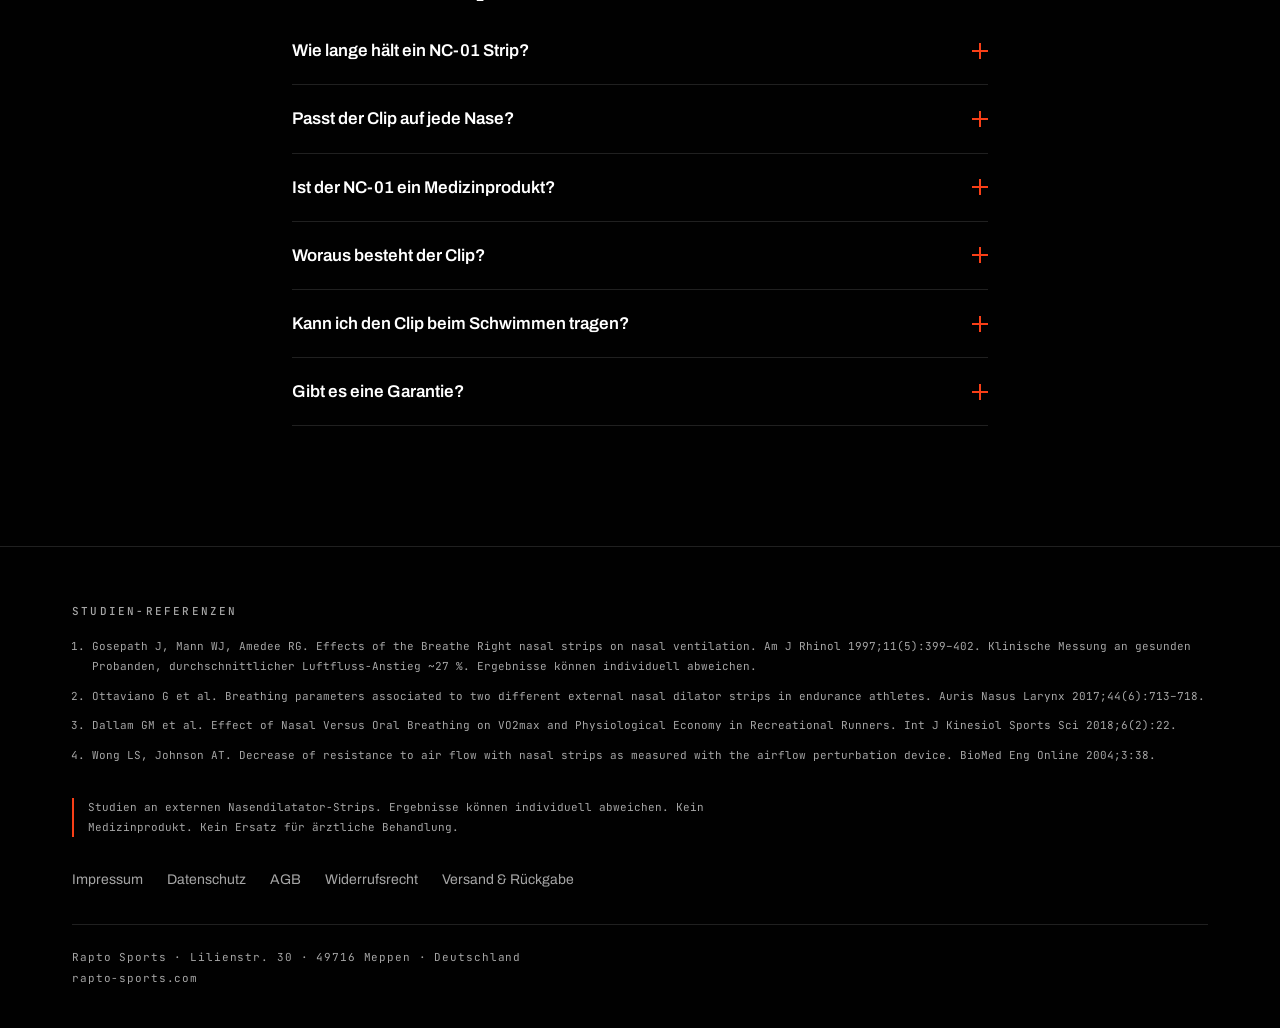
==== commit e11f8215: "Animierte Hero-Headline: atmendes "LUFT" + Wind-Shimmer - Layout wie Verpackung: "MEHR LUFT" gross i" ====
--- a/index.html
+++ b/index.html
@@ -13,6 +13,15 @@
 <link rel="stylesheet" href="styles.css">
 </head>
 <body>
+
+<svg width="0" height="0" class="svg-defs" aria-hidden="true" focusable="false">
+  <filter id="wind" x="-25%" y="-25%" width="150%" height="150%">
+    <feTurbulence type="fractalNoise" baseFrequency="0.011 0.016" numOctaves="2" seed="4" result="noise">
+      <animate attributeName="baseFrequency" dur="16s" values="0.011 0.016;0.014 0.011;0.009 0.02;0.011 0.016" repeatCount="indefinite"/>
+    </feTurbulence>
+    <feDisplacementMap in="SourceGraphic" in2="noise" scale="6" xChannelSelector="R" yChannelSelector="G"/>
+  </filter>
+</svg>
 
 <header class="header" id="top">
   <div class="container header-inner">
@@ -32,7 +41,10 @@
   <div class="container hero-grid">
     <div class="hero-copy">
       <p class="eyebrow">NC-01 NASAL PERFORMANCE CLIP</p>
-      <h1 class="display"><span class="accent">MEHR LUFT</span>, WENN ES DRAUF ANKOMMT.</h1>
+      <h1 class="display hero-headline">
+        <span class="hl-air">MEHR <span class="hl-luft">LUFT</span></span>
+        <span class="hl-rest">WENN ES DRAUF ANKOMMT.</span>
+      </h1>
       <p class="hero-sub">Mechanische Öffnung der Nasenklappe für bis zu 27&nbsp;% mehr nasalen Luftfluss<sup><a href="#studien" aria-label="Studienreferenz 1">1</a></sup>. Entwickelt für Rennrad, Lauf und Triathlon.</p>
       <a href="#angebot" class="btn btn-solid btn-large">30 TAGE RISIKOFREI TESTEN</a>
       <p class="trust-line">STUDIENBASIERT · LATEXFREI · HÄLT ÜBER 8 STUNDEN</p>
--- a/styles.css
+++ b/styles.css
@@ -233,6 +233,45 @@
 
 .hero .display { font-size: clamp(42px, 9vw, 84px); }
 
+.svg-defs { position: absolute; width: 0; height: 0; overflow: hidden; }
+
+/* Hero-Headline wie auf der Verpackung: "MEHR LUFT" groß in Akzentfarbe,
+   "WENN ES DRAUF ANKOMMT." kleiner in Weiß darunter. "LUFT" atmet wie eine
+   Lunge (Skalierung + mitschwingender Glow), darüber ein dezenter Wind-Shimmer. */
+.hero-headline {
+  display: flex;
+  flex-direction: column;
+  align-items: flex-start;
+  line-height: 0.9;
+}
+
+.hl-air { color: var(--ignition); }
+
+.hl-rest { font-size: 0.66em; color: var(--white); }
+
+.hl-luft {
+  display: inline-block;
+  transform-origin: 35% 72%;
+  filter: url(#wind);                       /* Wind-Shimmer */
+  animation: luft-breathe 4.6s ease-in-out infinite;
+  will-change: transform;
+}
+
+@keyframes luft-breathe {
+  0%, 100% {
+    transform: scale(1);
+    text-shadow: 0 0 0 rgba(248, 63, 23, 0);
+  }
+  44% {
+    transform: scale(1.06, 1.085);          /* einatmen — leicht stärker vertikal */
+    text-shadow: 0 0 30px rgba(248, 63, 23, 0.45);
+  }
+}
+
+@media (prefers-reduced-motion: reduce) {
+  .hl-luft { animation: none; filter: none; }
+}
+
 .hero-sub {
   font-weight: 300;
   font-size: 17px;
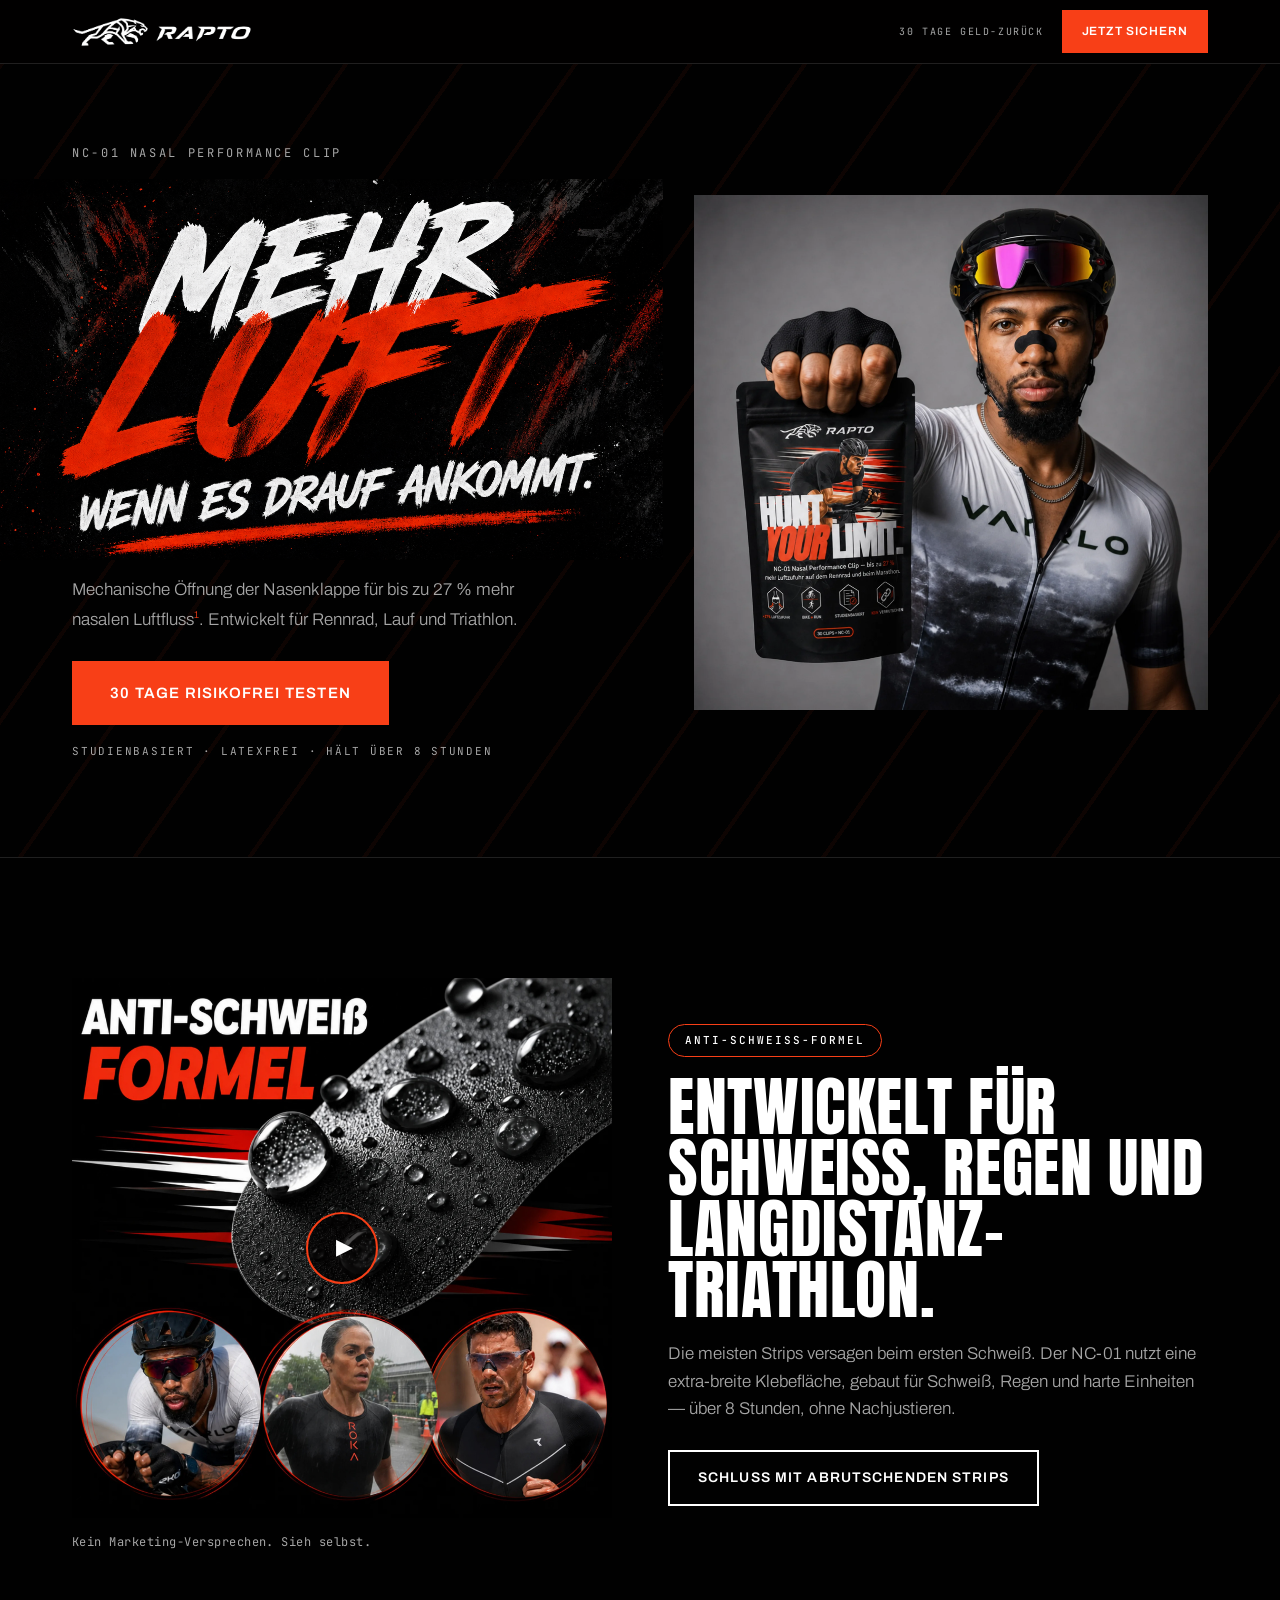
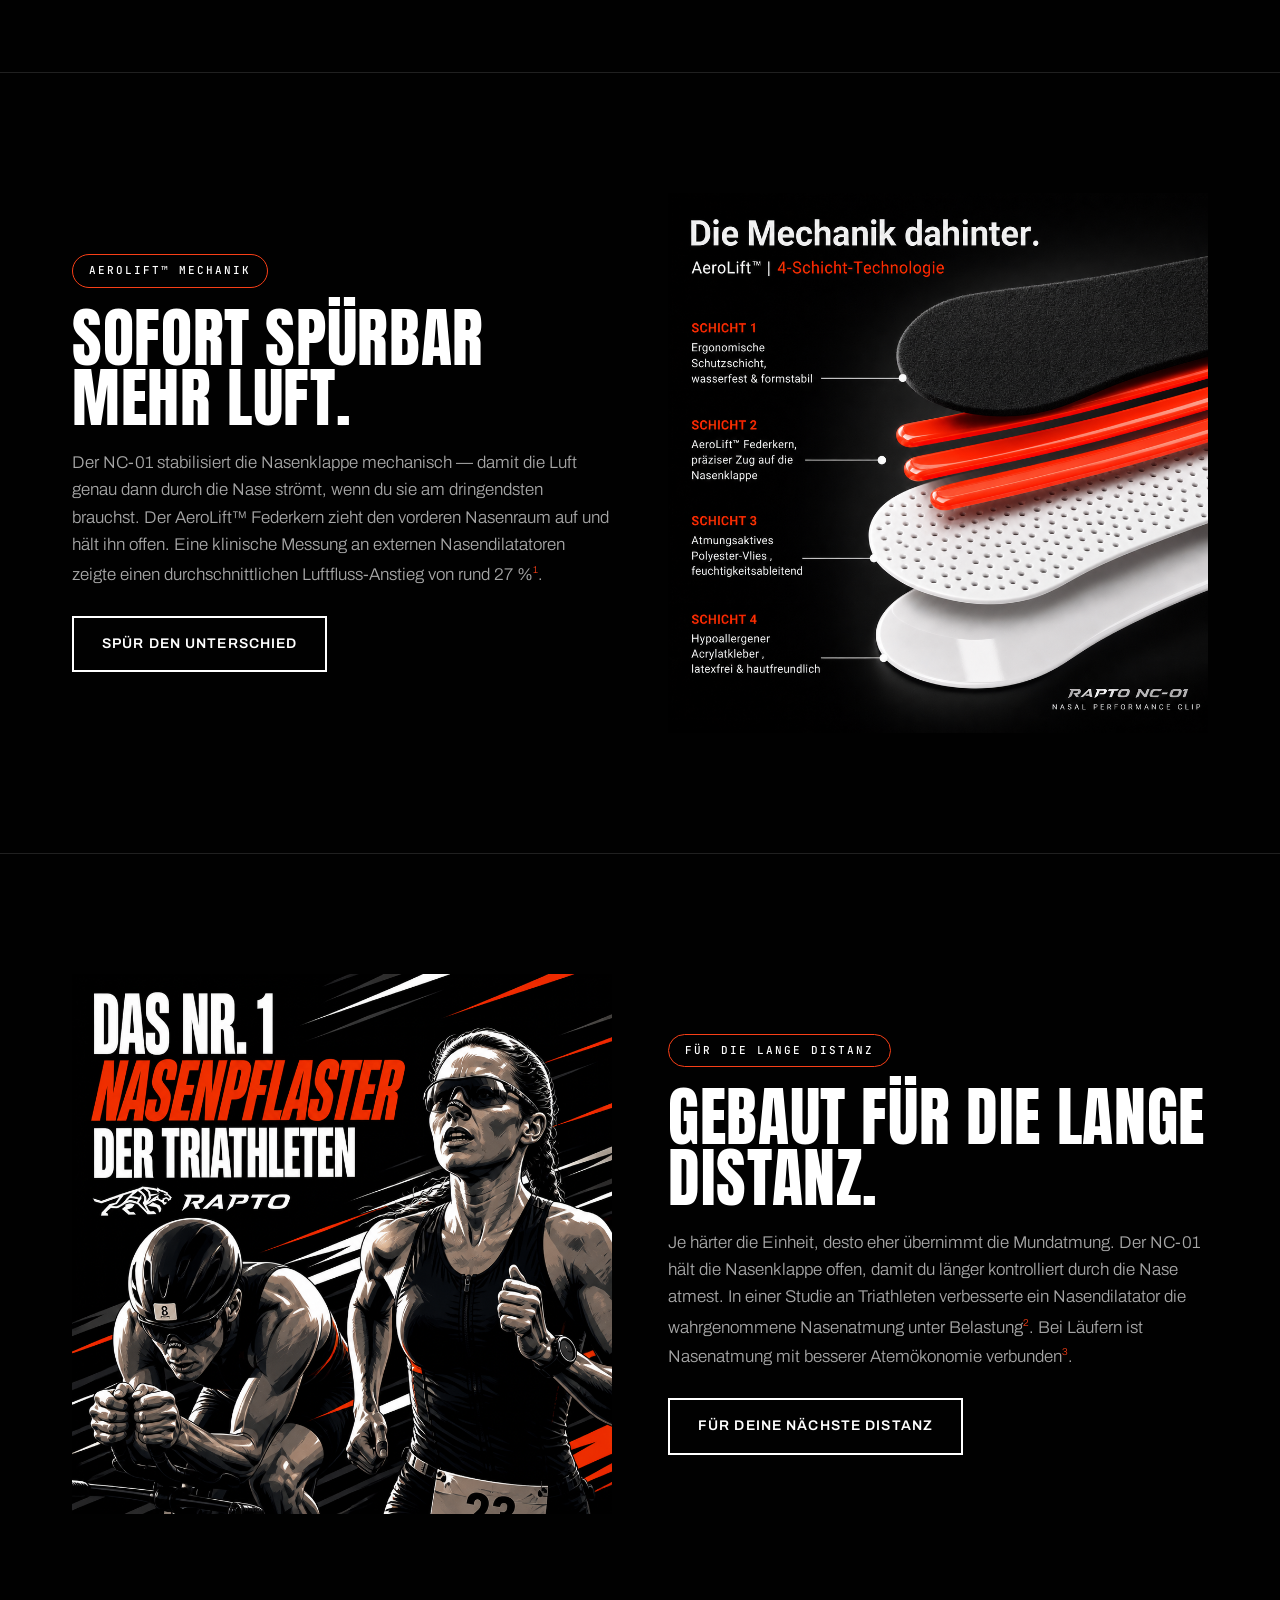
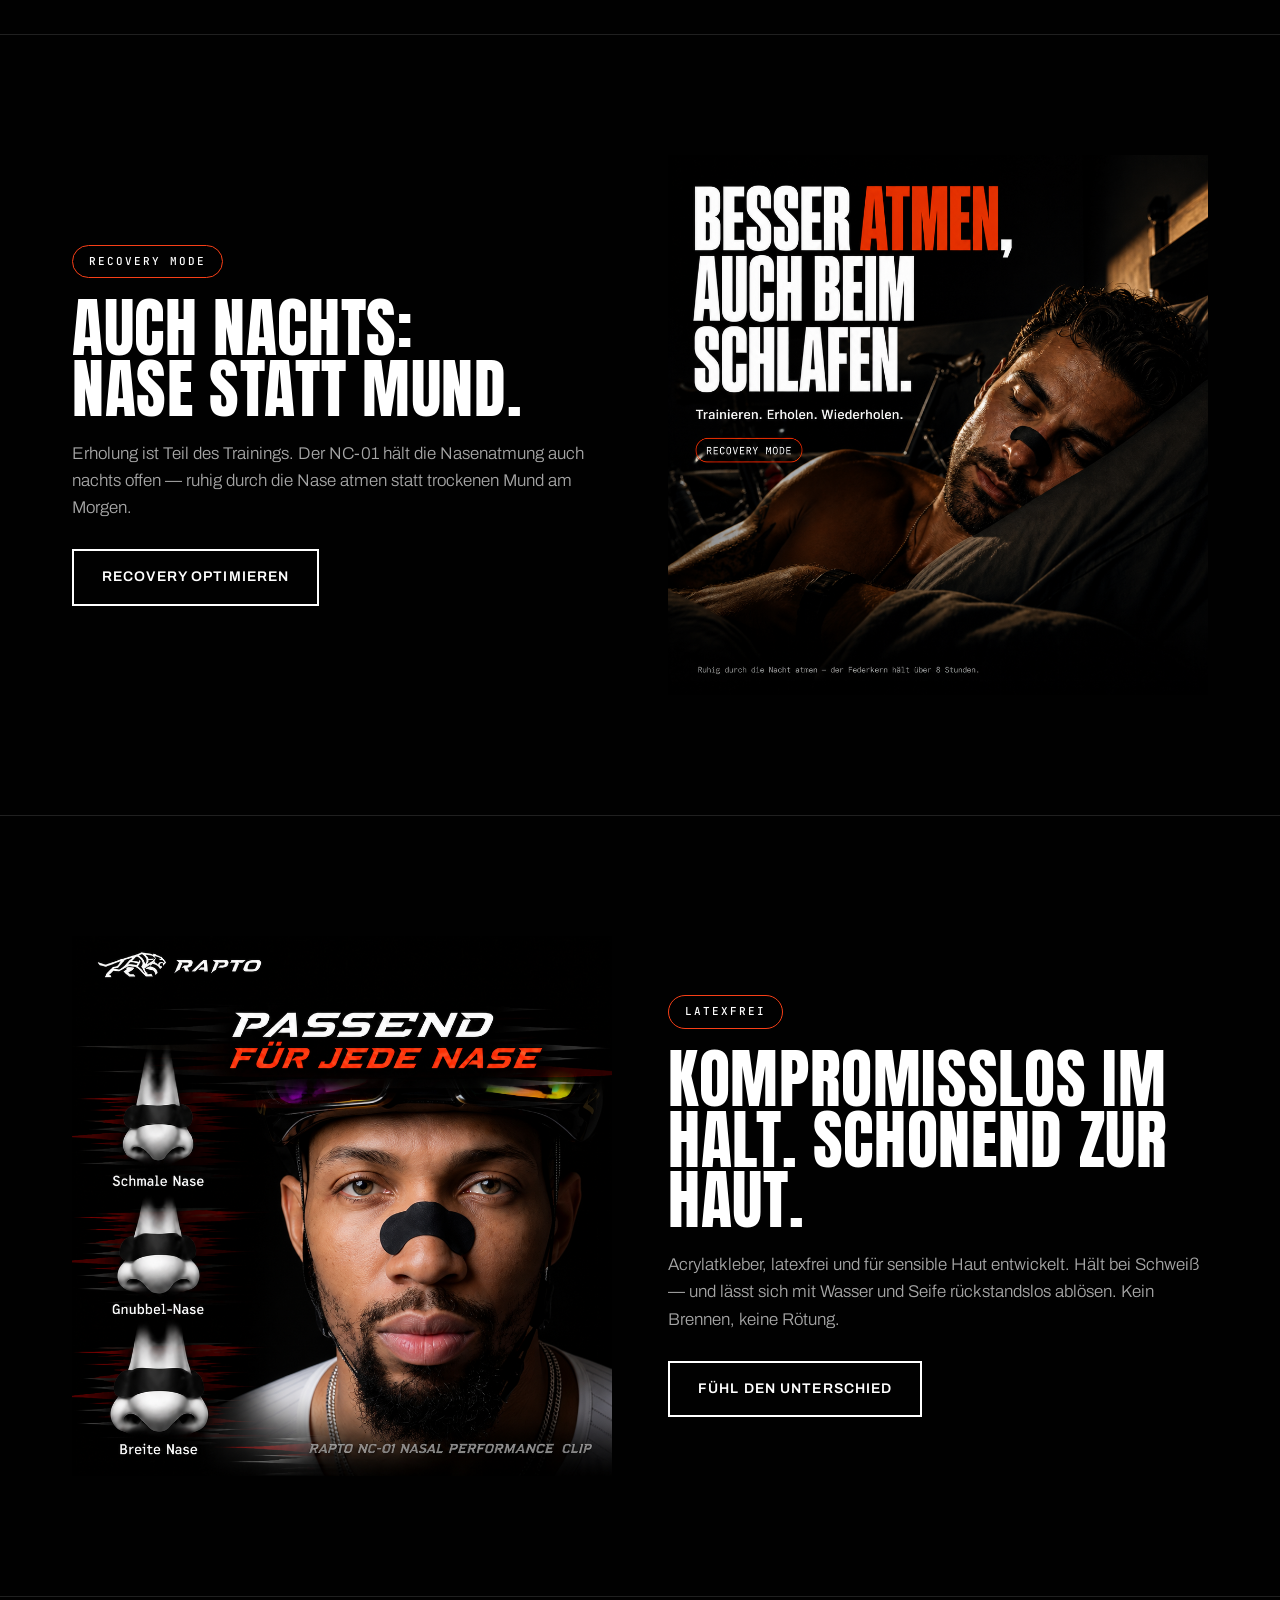
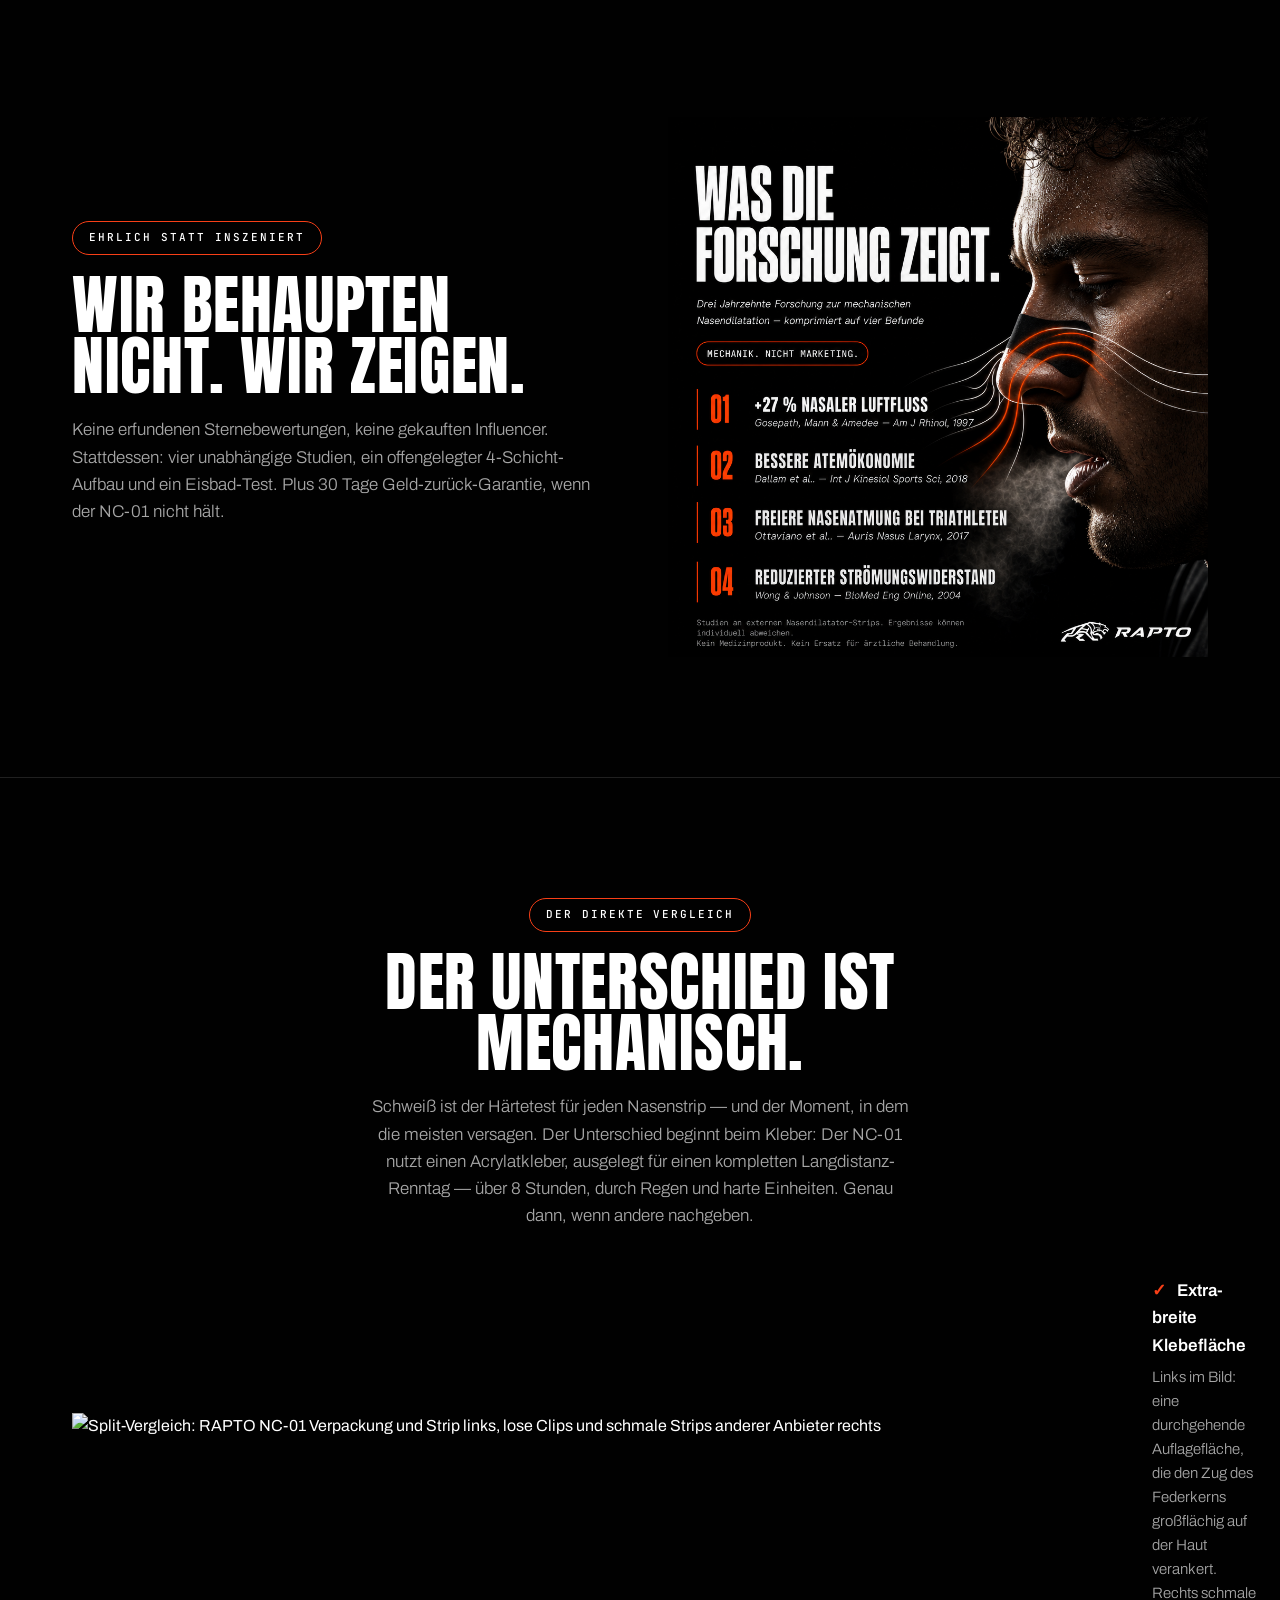
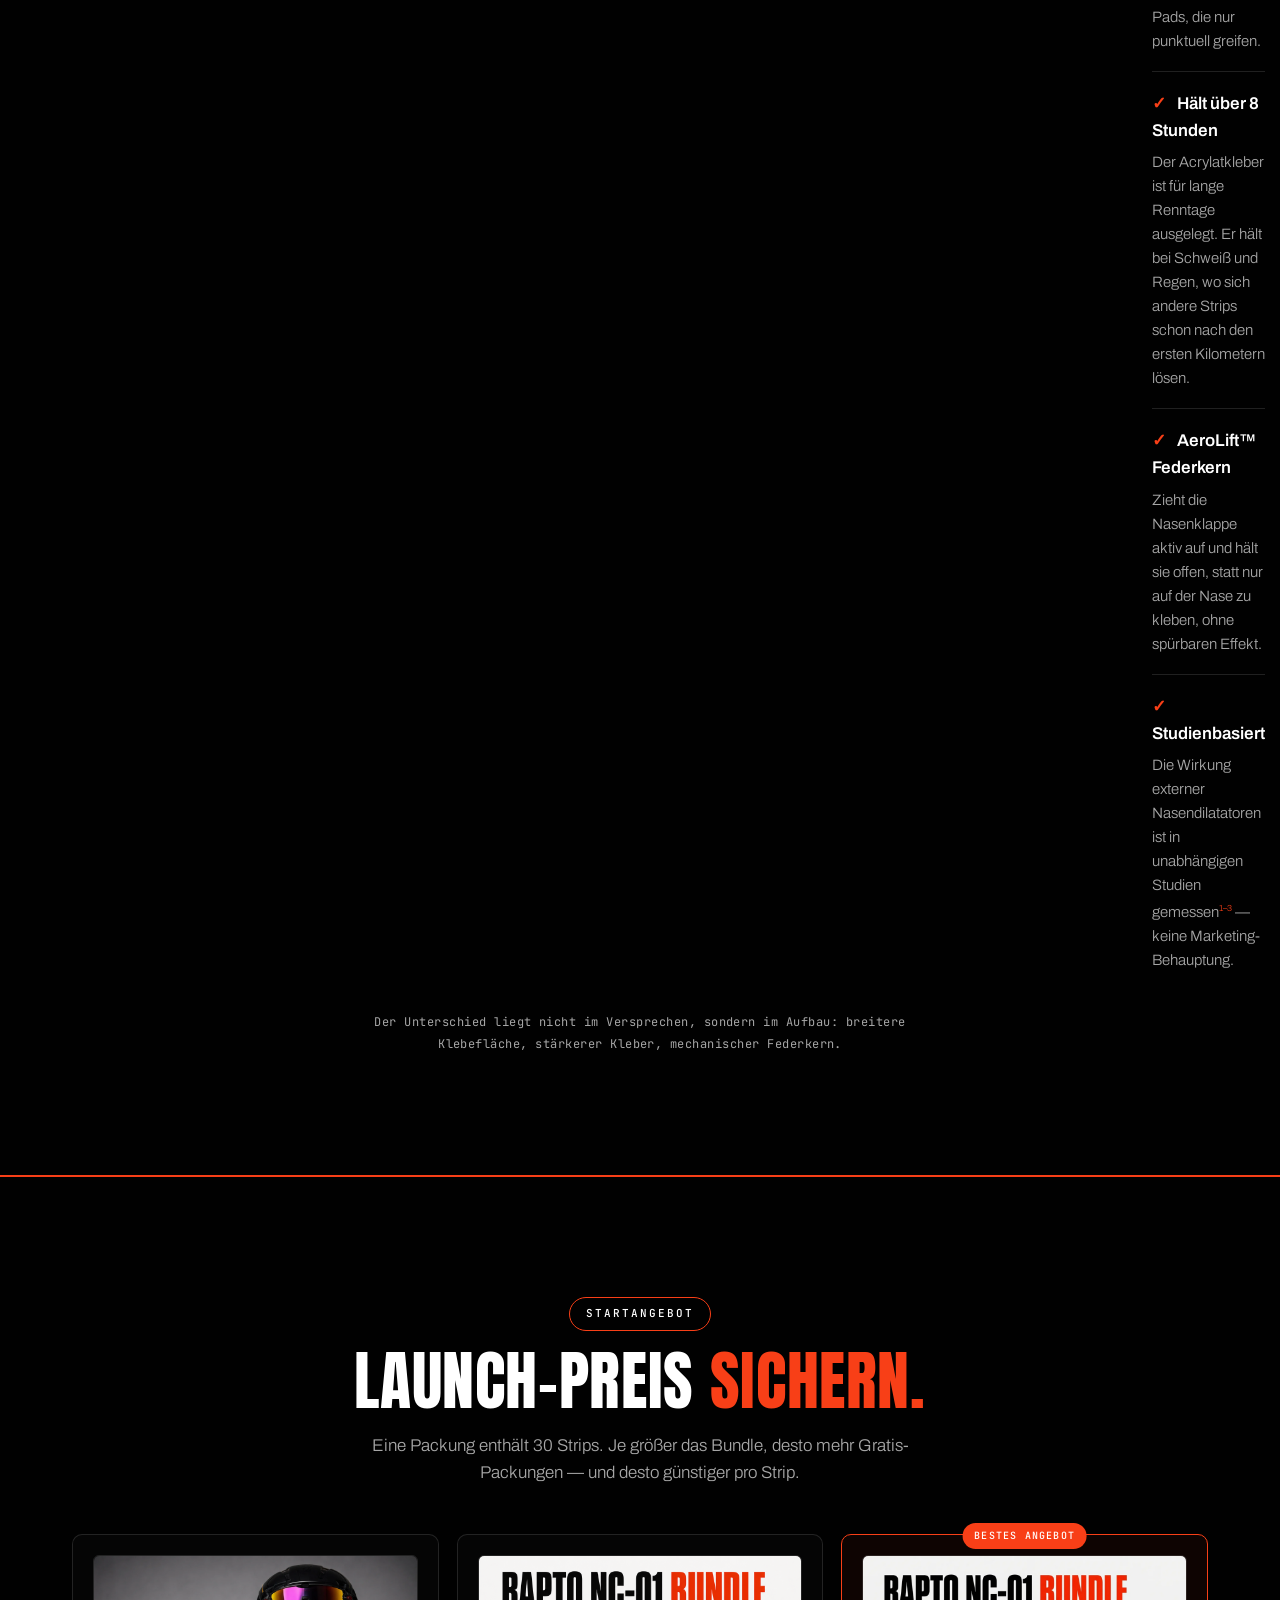
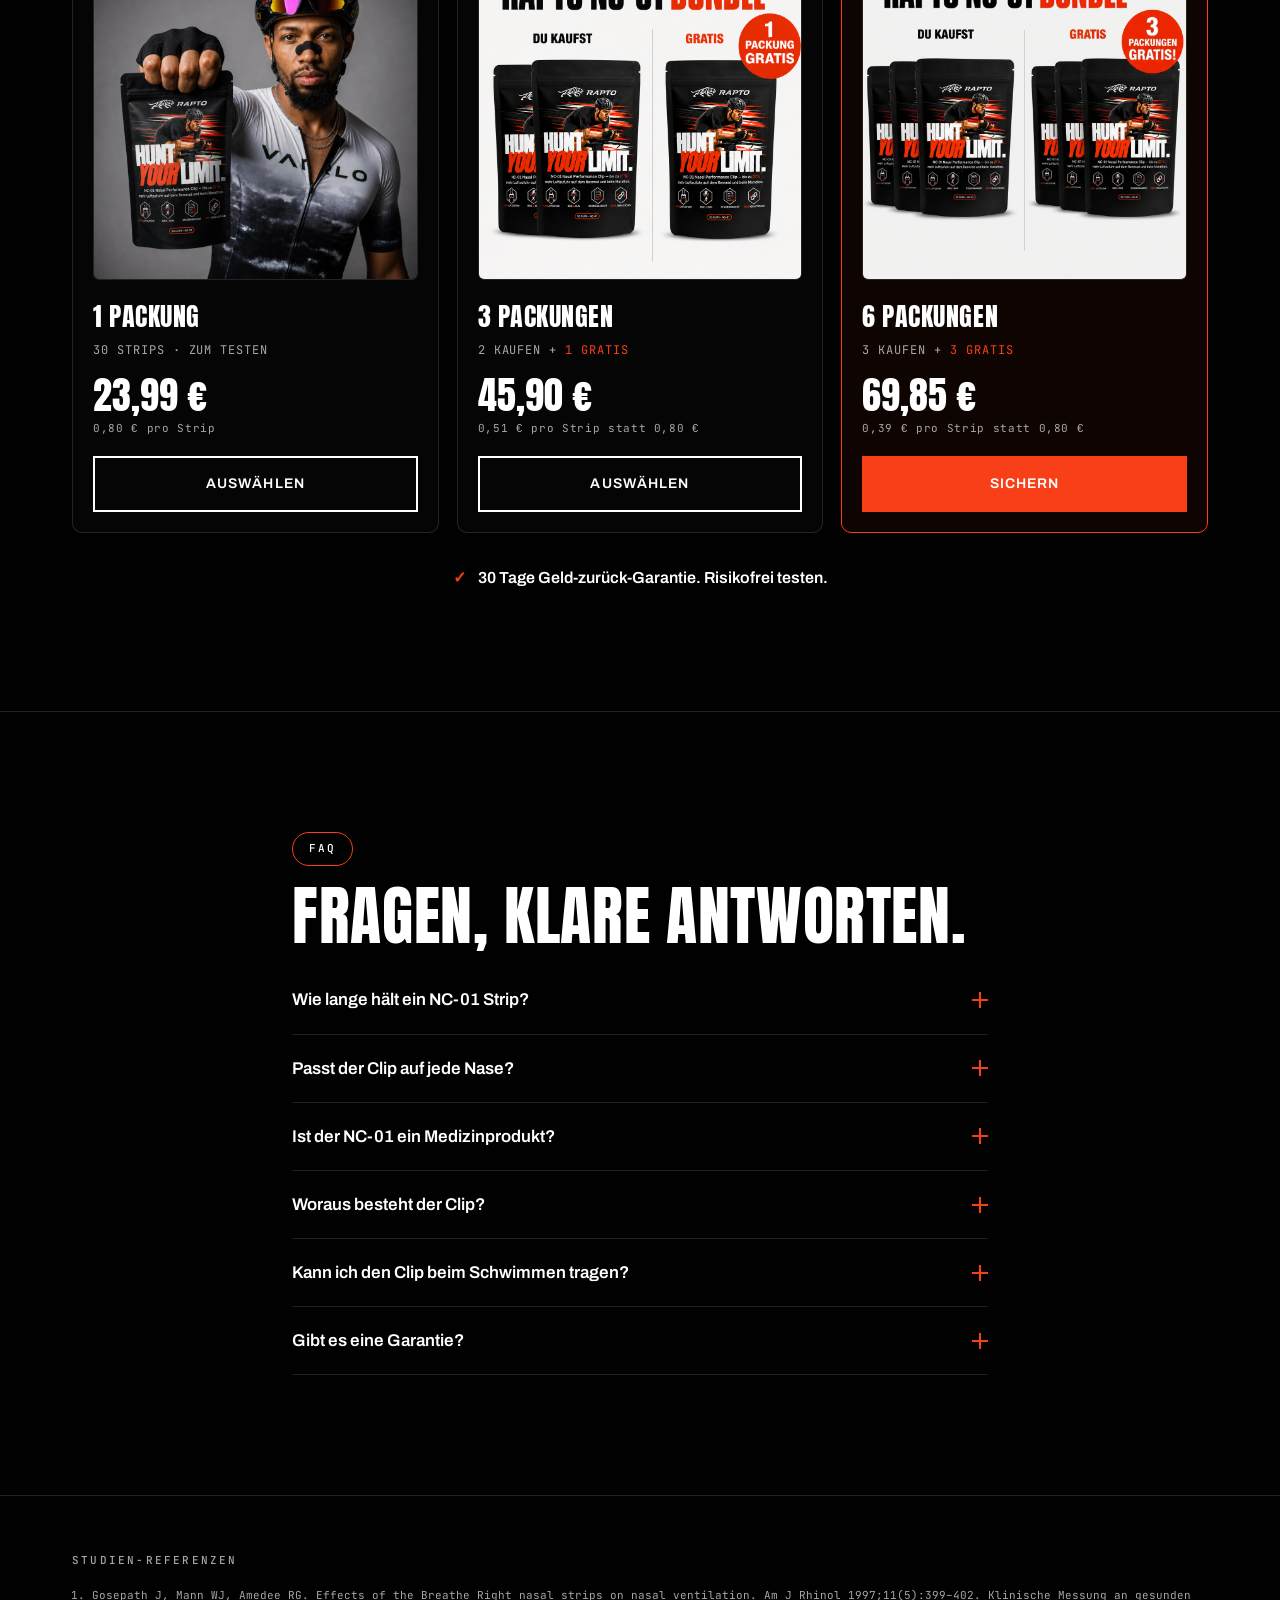
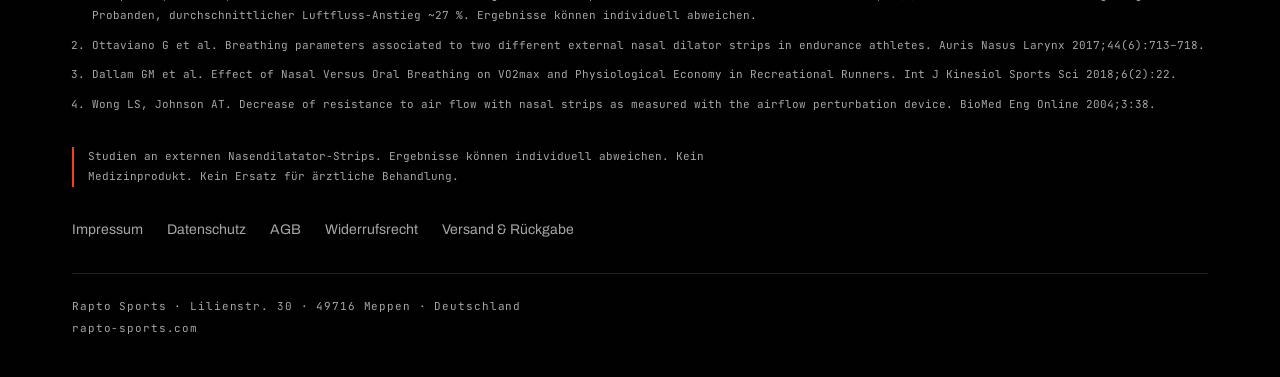
==== commit 8e92828e: "Finale Produktbilder uebernommen Alle 9 Bilder aus Final_Rapto Produktbilder ersetzt (nach Inhalt zu" ====
--- a/index.html
+++ b/index.html
@@ -13,15 +13,6 @@
 <link rel="stylesheet" href="styles.css">
 </head>
 <body>
-
-<svg width="0" height="0" class="svg-defs" aria-hidden="true" focusable="false">
-  <filter id="wind" x="-25%" y="-25%" width="150%" height="150%">
-    <feTurbulence type="fractalNoise" baseFrequency="0.011 0.016" numOctaves="2" seed="4" result="noise">
-      <animate attributeName="baseFrequency" dur="16s" values="0.011 0.016;0.014 0.011;0.009 0.02;0.011 0.016" repeatCount="indefinite"/>
-    </feTurbulence>
-    <feDisplacementMap in="SourceGraphic" in2="noise" scale="6" xChannelSelector="R" yChannelSelector="G"/>
-  </filter>
-</svg>
 
 <header class="header" id="top">
   <div class="container header-inner">
@@ -41,9 +32,8 @@
   <div class="container hero-grid">
     <div class="hero-copy">
       <p class="eyebrow">NC-01 NASAL PERFORMANCE CLIP</p>
-      <h1 class="display hero-headline">
-        <span class="hl-air">MEHR <span class="hl-luft">LUFT</span></span>
-        <span class="hl-rest">WENN ES DRAUF ANKOMMT.</span>
+      <h1 class="hero-headline-h1">
+        <img src="assets/hero-headline.png" alt="MEHR LUFT, WENN ES DRAUF ANKOMMT." class="hero-headline-img" width="1344" height="752" fetchpriority="high">
       </h1>
       <p class="hero-sub">Mechanische Öffnung der Nasenklappe für bis zu 27&nbsp;% mehr nasalen Luftfluss<sup><a href="#studien" aria-label="Studienreferenz 1">1</a></sup>. Entwickelt für Rennrad, Lauf und Triathlon.</p>
       <a href="#angebot" class="btn btn-solid btn-large">30 TAGE RISIKOFREI TESTEN</a>
@@ -65,7 +55,7 @@
     </div>
     <div class="section-media">
       <div class="video-placeholder">
-        <img src="assets/bild07-anti-schweiss.webp" alt="Nahaufnahme des RAPTO NC-01 Strips mit Wassertropfen auf der Oberfläche, darunter drei Ausdauerathleten bei Regen und Schweiß" width="1920" height="1920" loading="lazy">
+        <img src="assets/bild07-anti-schweiss.png" alt="Nahaufnahme des RAPTO NC-01 Strips mit Wassertropfen auf der Oberfläche, darunter drei Ausdauerathleten bei Regen und Schweiß" width="1024" height="1024" loading="lazy">
         <span class="video-play-hint" aria-hidden="true">▶</span>
       </div>
       <p class="video-caption">Kein Marketing-Versprechen. Sieh selbst.</p>
@@ -151,7 +141,7 @@
     </div>
 
     <div class="compare-wrap">
-      <img class="compare-visual" src="assets/bild05-vergleich.png" alt="Split-Vergleich: RAPTO NC-01 Verpackung und Strip links, lose Clips und schmale Strips anderer Anbieter rechts" width="2048" height="2048" loading="lazy">
+      <img class="compare-visual" src="assets/bild05-vergleich.png" alt="Split-Vergleich: RAPTO NC-01 Verpackung und Strip links, lose Clips und schmale Strips anderer Anbieter rechts" width="1024" height="1024" loading="lazy">
       <ul class="compare-points">
         <li>
           <strong><span class="check" aria-hidden="true">✓</span> Extra-breite Klebefläche</strong>
--- a/styles.css
+++ b/styles.css
@@ -233,43 +233,29 @@
 
 .hero .display { font-size: clamp(42px, 9vw, 84px); }
 
-.svg-defs { position: absolute; width: 0; height: 0; overflow: hidden; }
-
-/* Hero-Headline wie auf der Verpackung: "MEHR LUFT" groß in Akzentfarbe,
-   "WENN ES DRAUF ANKOMMT." kleiner in Weiß darunter. "LUFT" atmet wie eine
-   Lunge (Skalierung + mitschwingender Glow), darüber ein dezenter Wind-Shimmer. */
-.hero-headline {
-  display: flex;
-  flex-direction: column;
-  align-items: flex-start;
-  line-height: 0.9;
-}
-
-.hl-air { color: var(--ignition); }
-
-.hl-rest { font-size: 0.66em; color: var(--white); }
-
-.hl-luft {
-  display: inline-block;
-  transform-origin: 35% 72%;
-  filter: url(#wind);                       /* Wind-Shimmer */
-  animation: luft-breathe 4.6s ease-in-out infinite;
-  will-change: transform;
-}
-
-@keyframes luft-breathe {
-  0%, 100% {
-    transform: scale(1);
-    text-shadow: 0 0 0 rgba(248, 63, 23, 0);
+/* Hero-Headline als statisches Brush-Bild: bricht aus dem Text-Align aus und
+   steht links/rechts über (Bild-Hintergrund = Seiten-Schwarz → nahtlos).
+   Eyebrow, Body, CTA und Trust-Zeile bleiben am linken Rand. */
+.hero-headline-h1 {
+  margin: 4px 0 16px;
+  line-height: 0;
+}
+
+.hero-headline-img {
+  display: block;
+  height: auto;
+  max-width: none;
+  /* Mobil: bis an beide Viewport-Ränder; Text bleibt um die Container-Padding eingerückt */
+  width: calc(100% + 40px);
+  margin-left: -20px;
+}
+
+@media (min-width: 768px) {
+  .hero-headline-img {
+    /* Desktop: links deutlich über den Text hinaus, rechts knapp in den Spalten-Gap */
+    width: calc(100% + 9vw);
+    margin-left: -7vw;
   }
-  44% {
-    transform: scale(1.06, 1.085);          /* einatmen — leicht stärker vertikal */
-    text-shadow: 0 0 30px rgba(248, 63, 23, 0.45);
-  }
-}
-
-@media (prefers-reduced-motion: reduce) {
-  .hl-luft { animation: none; filter: none; }
 }
 
 .hero-sub {
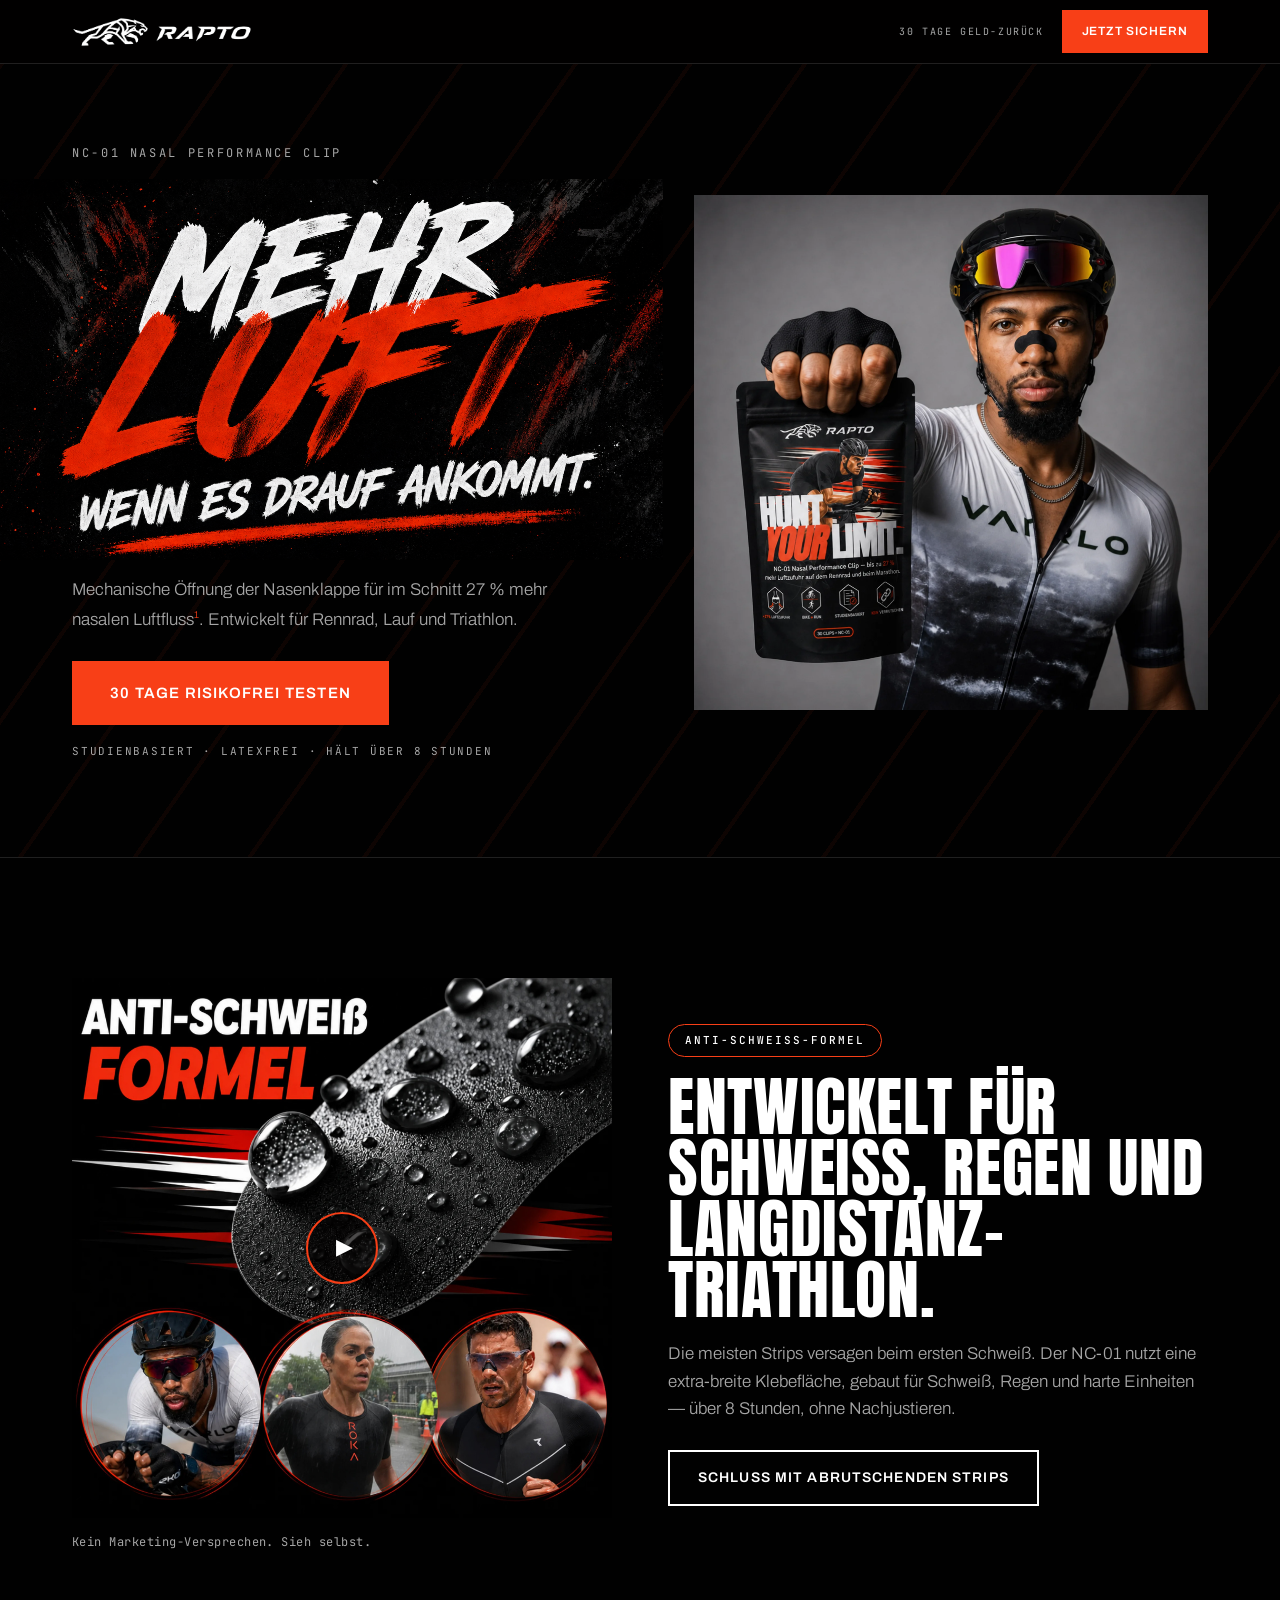
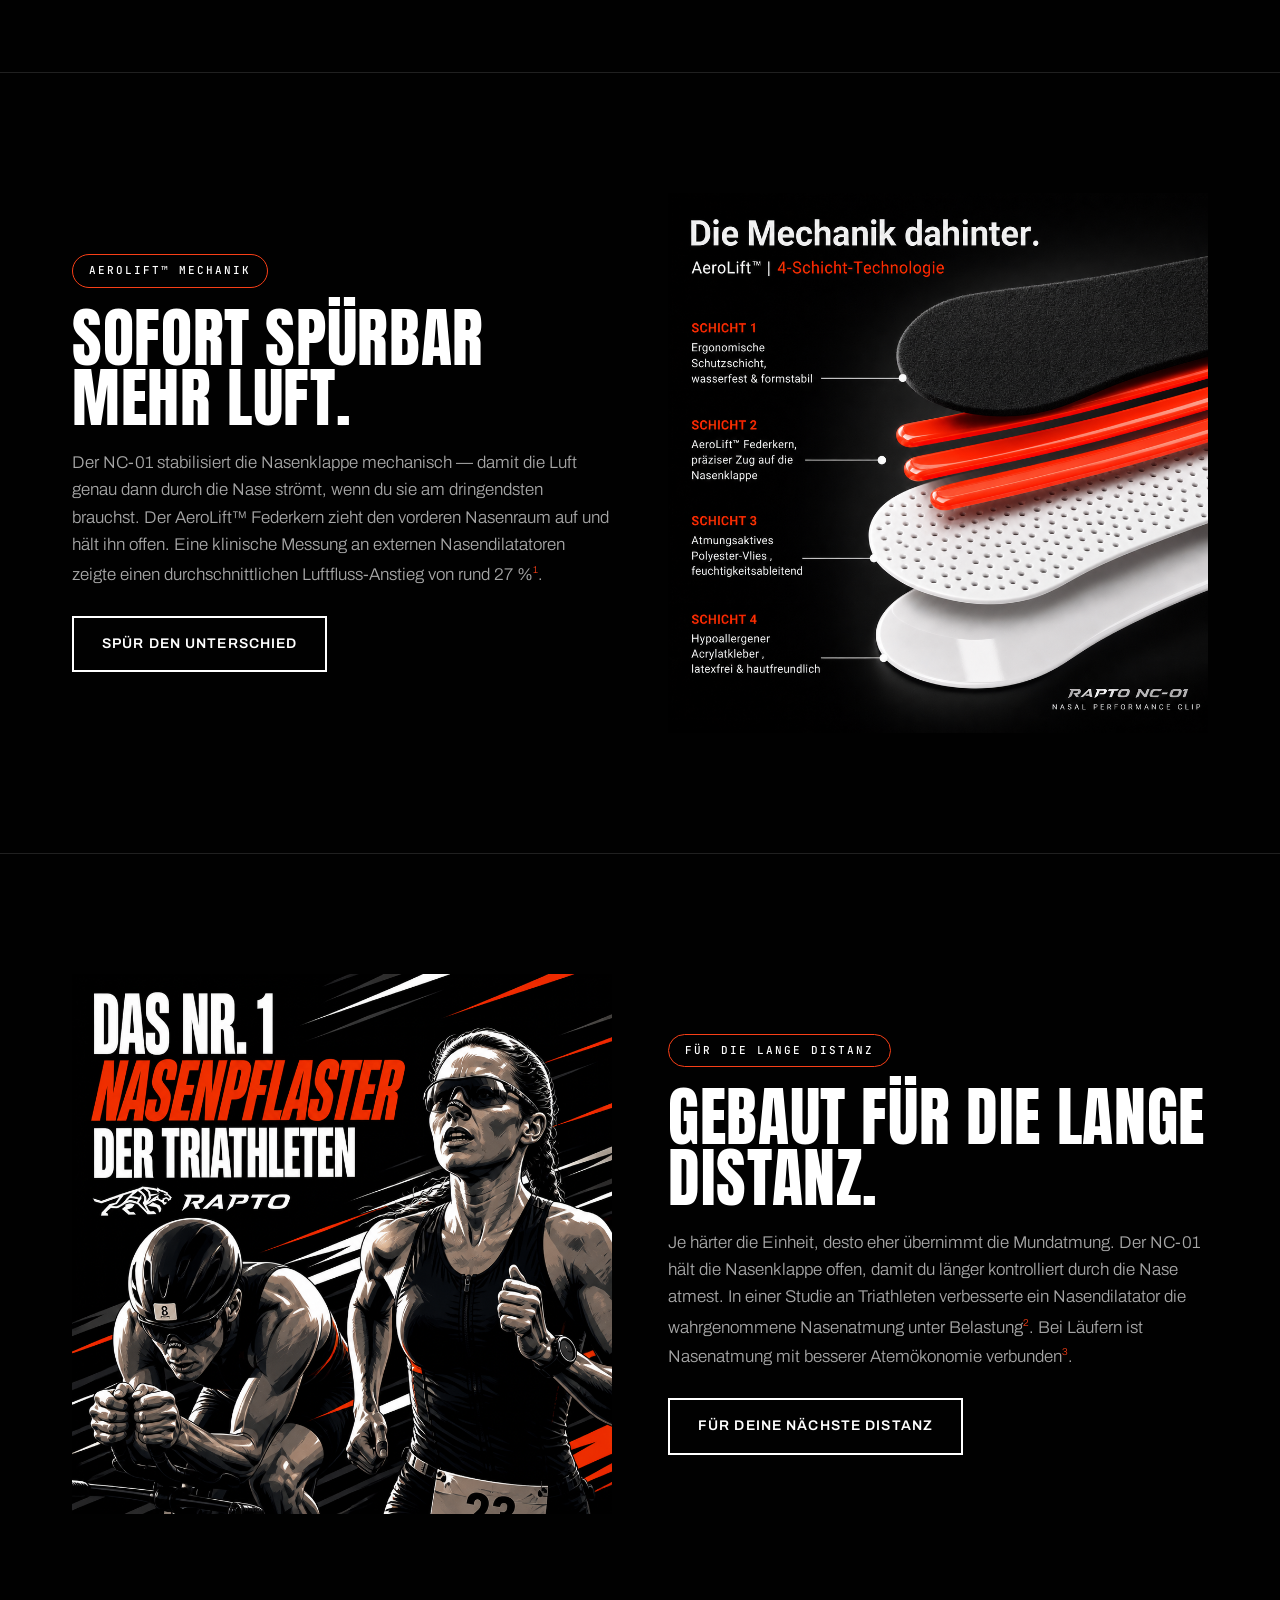
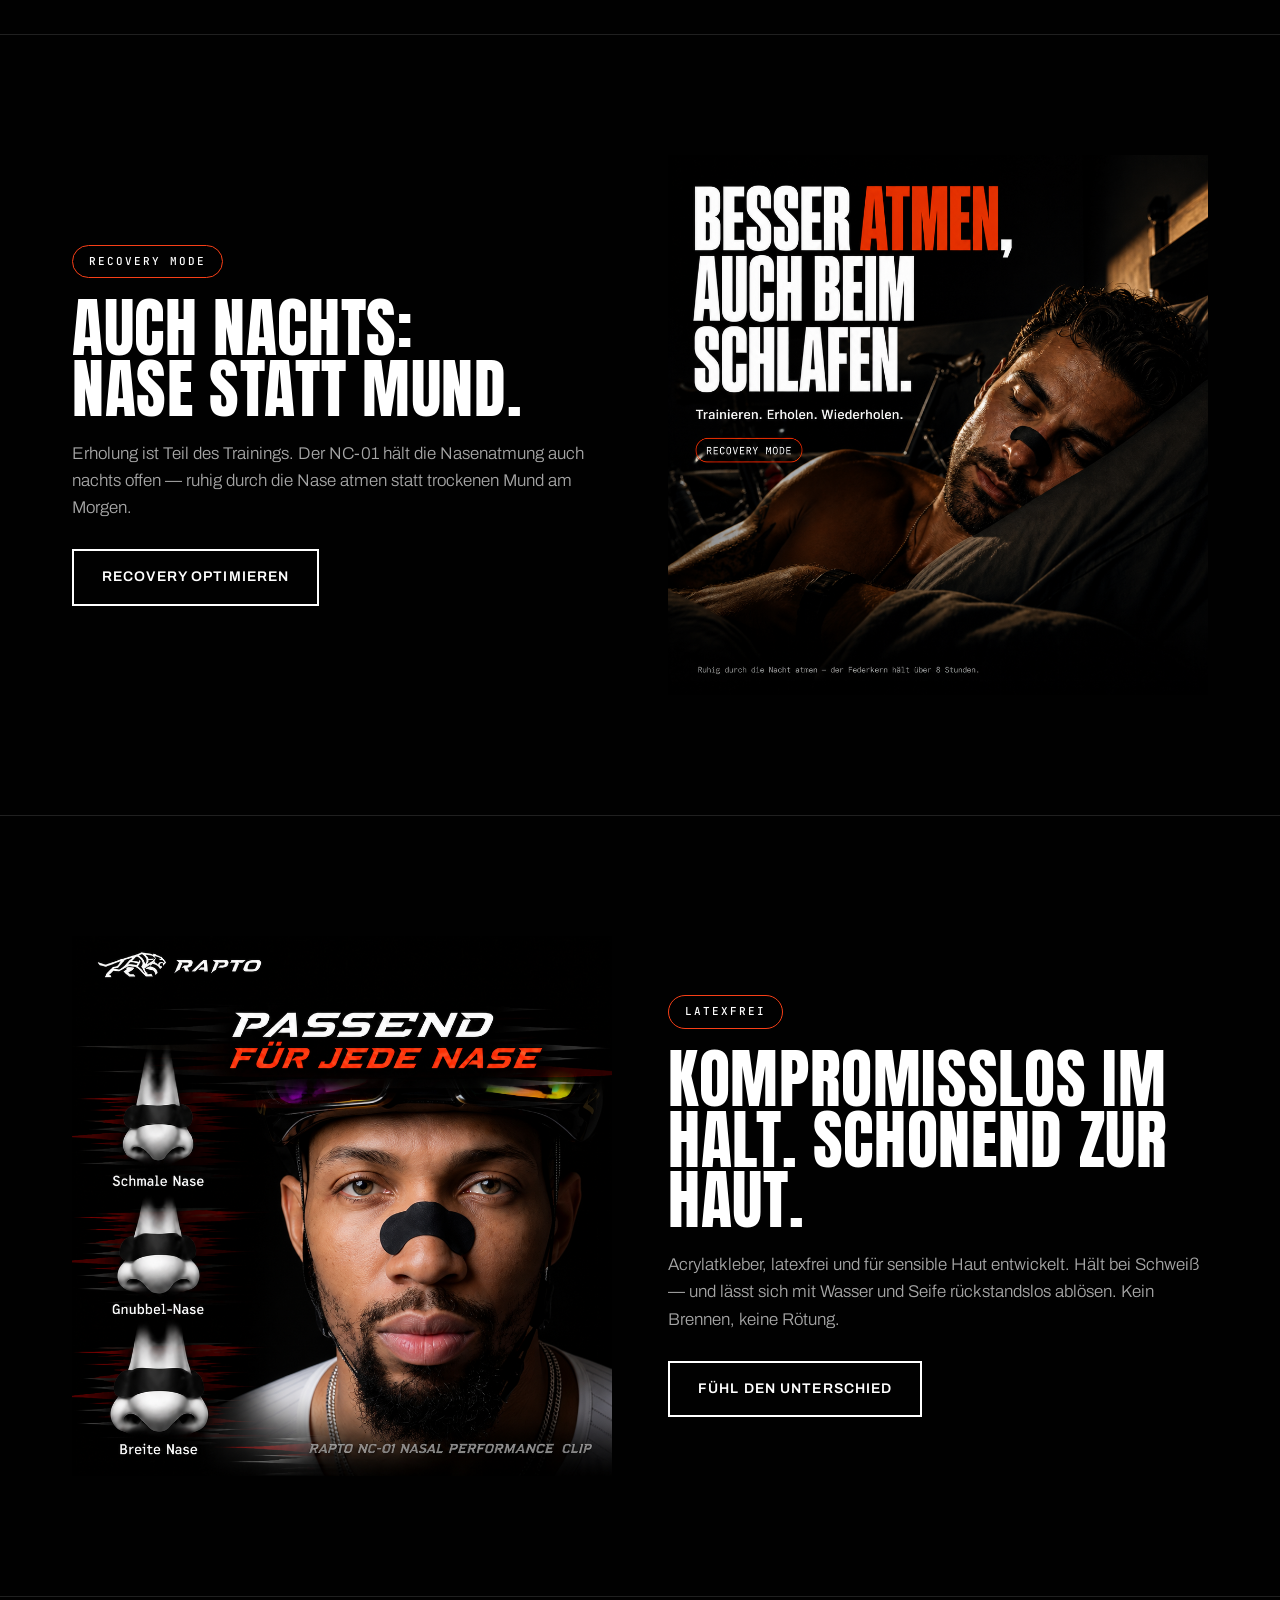
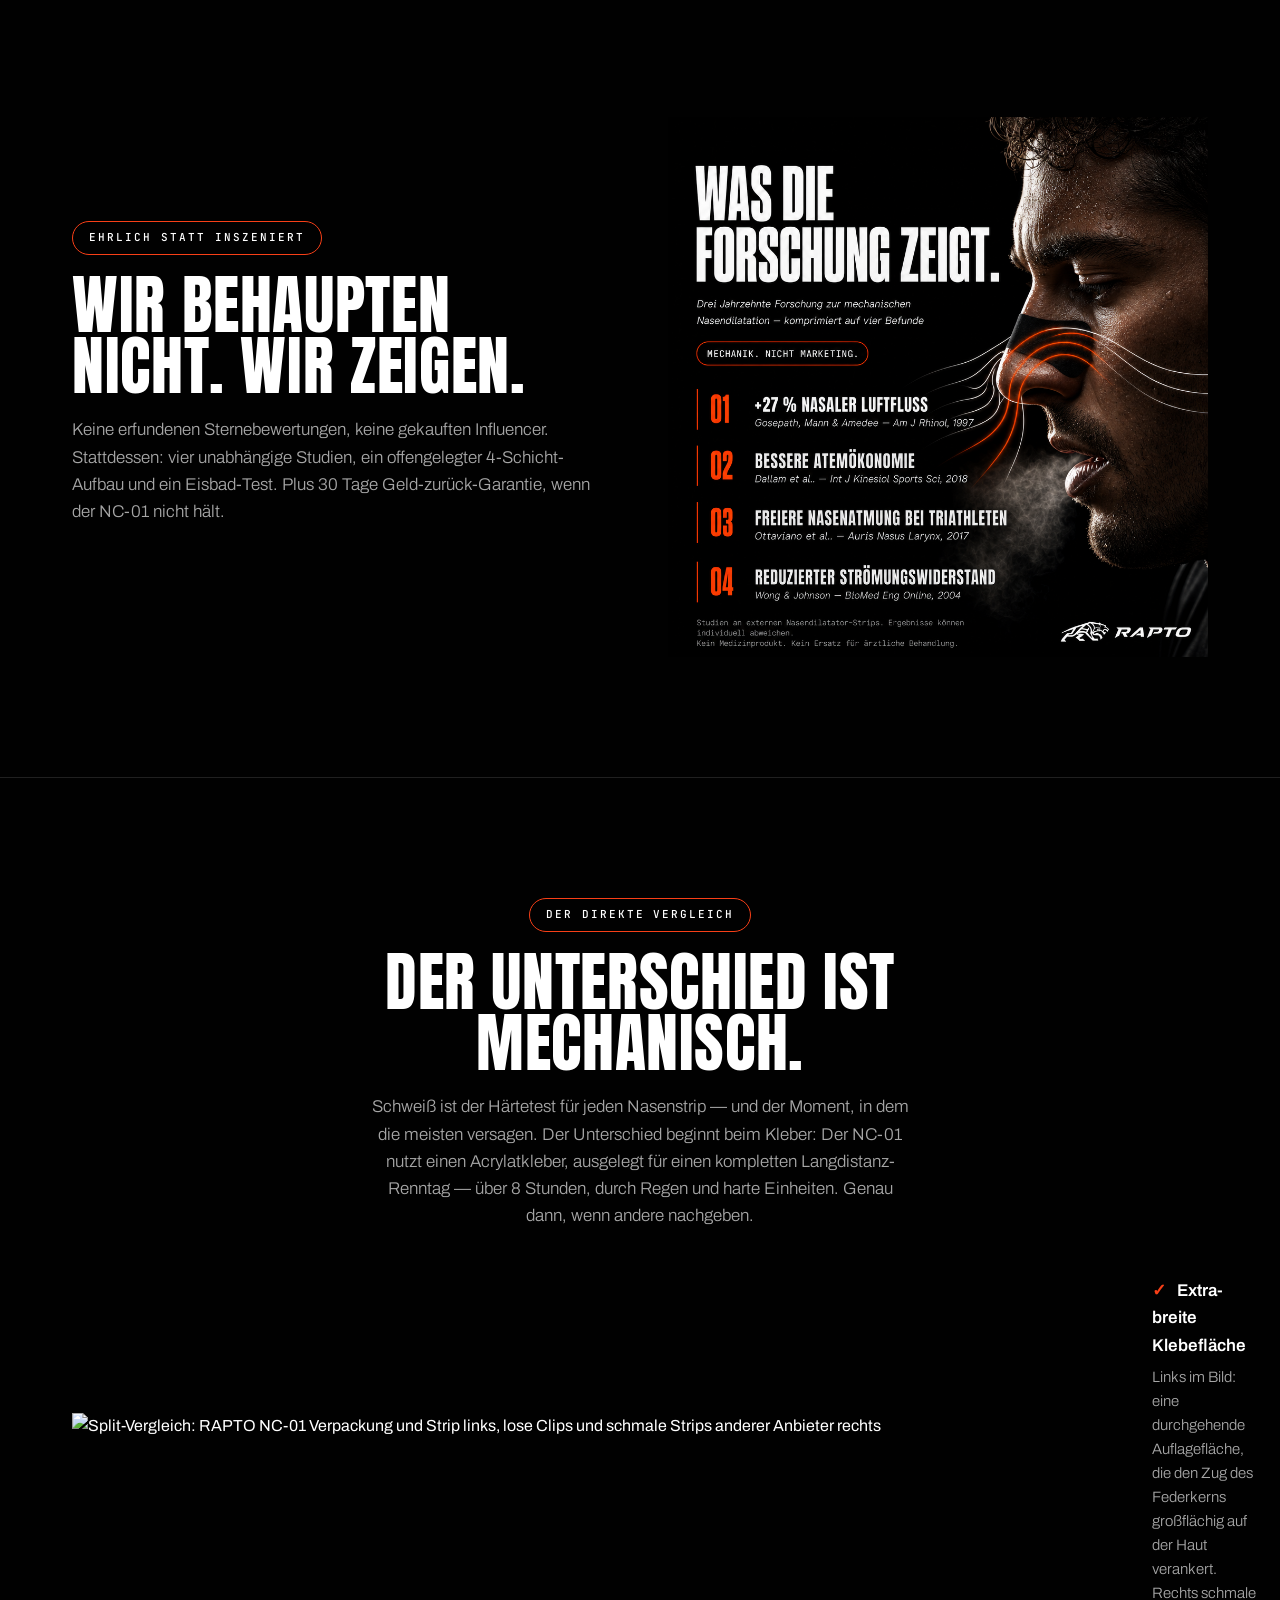
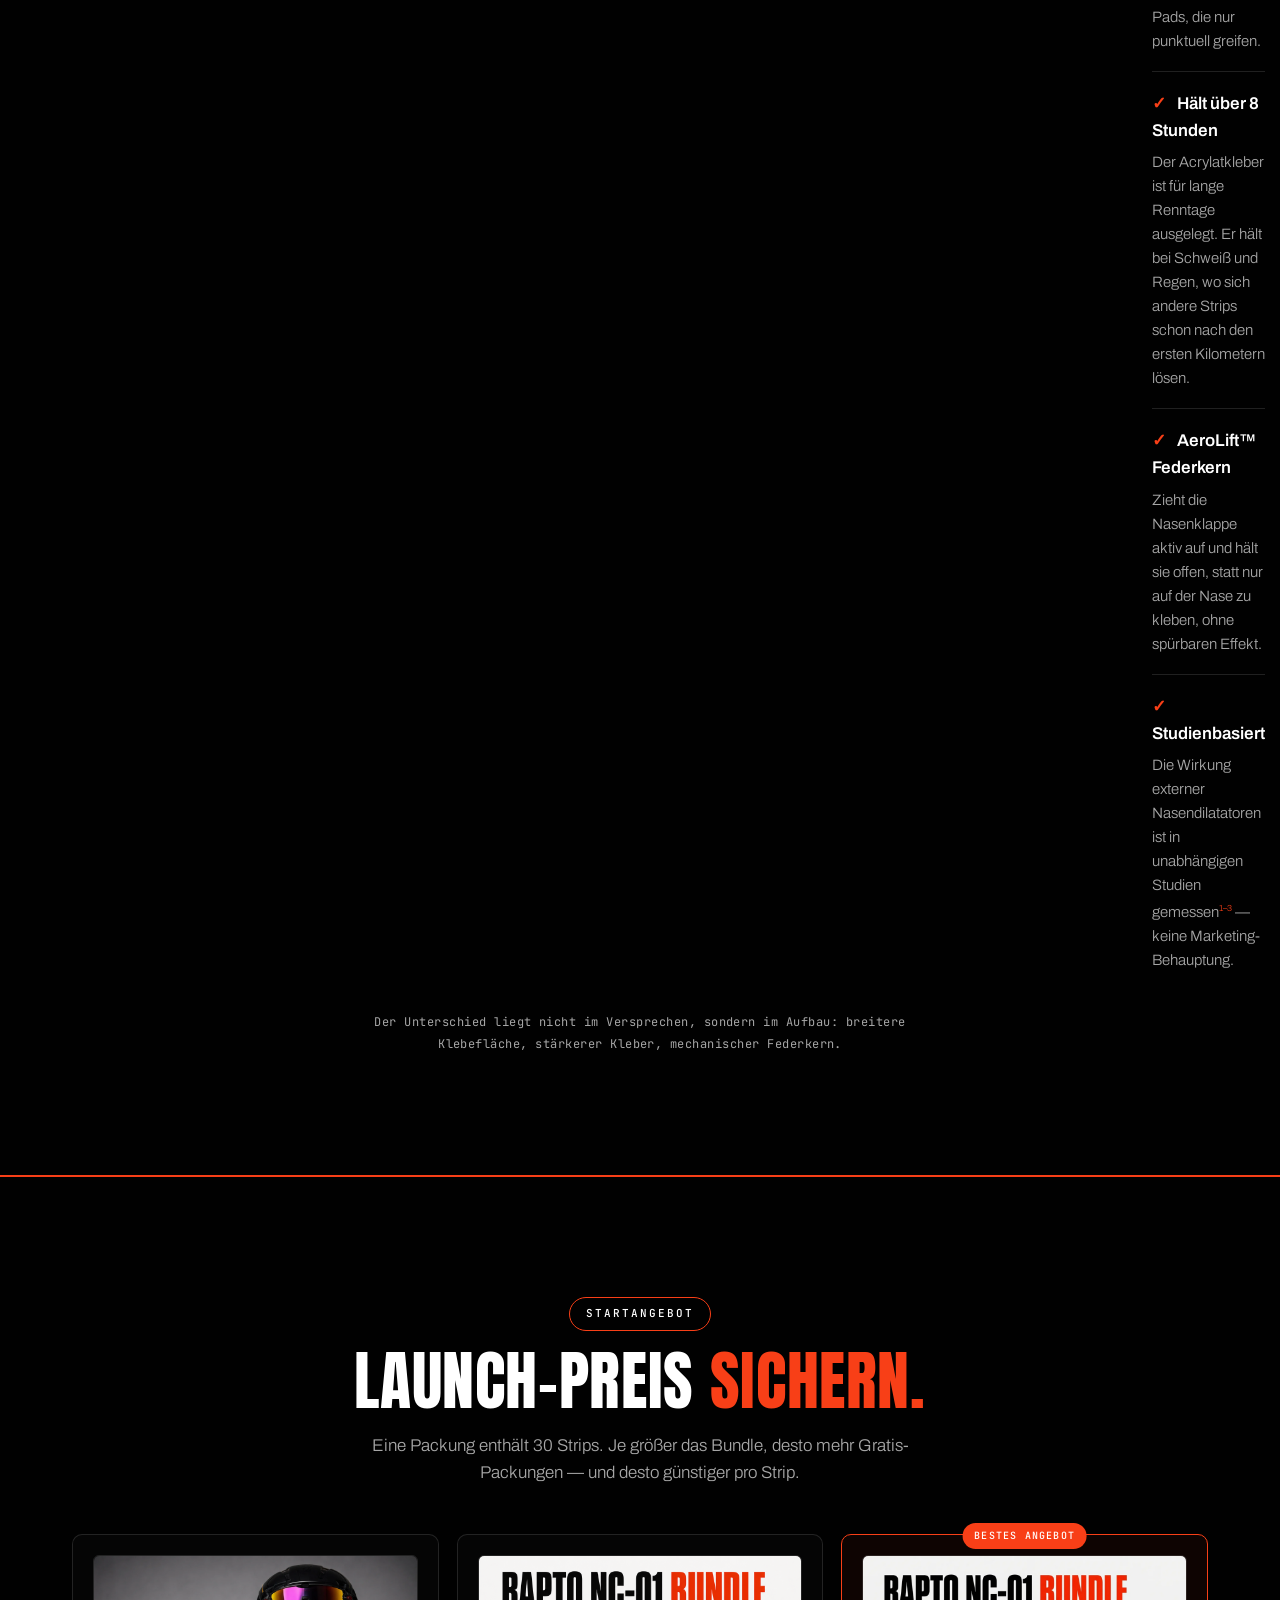
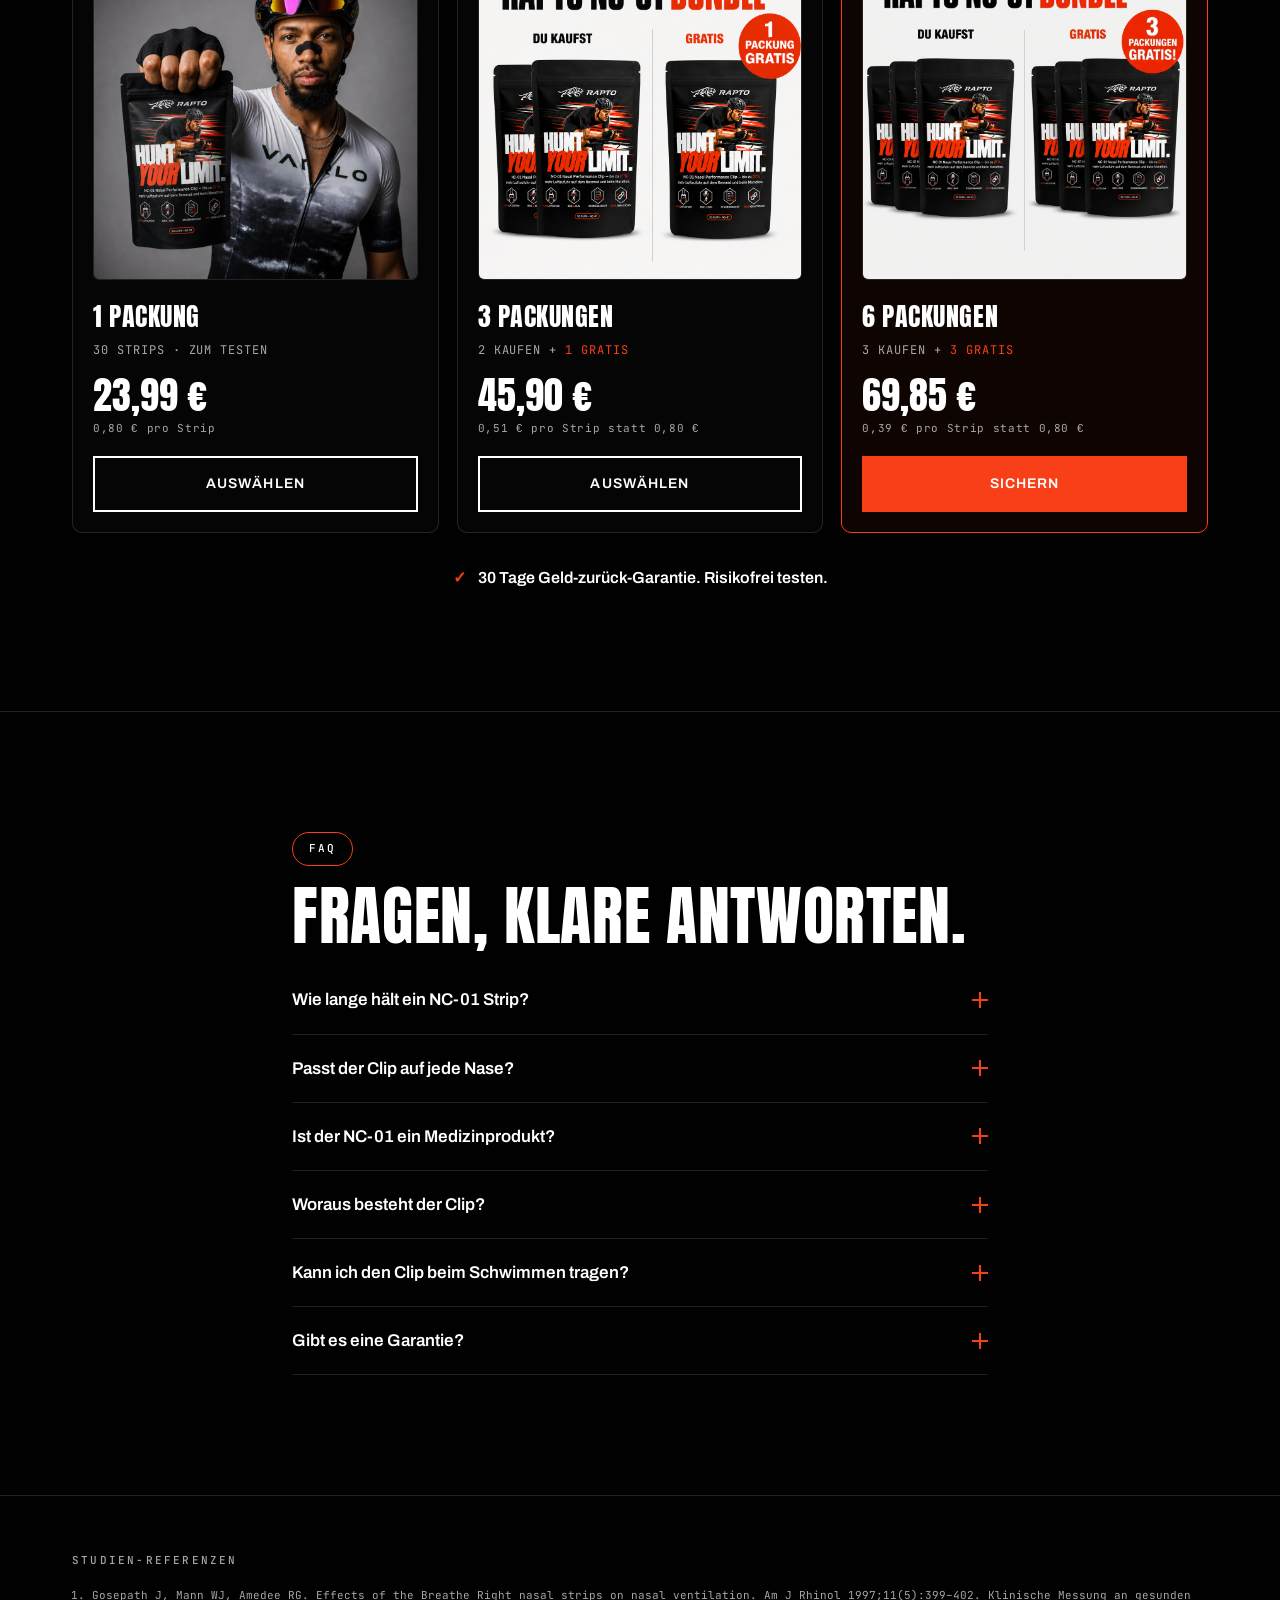
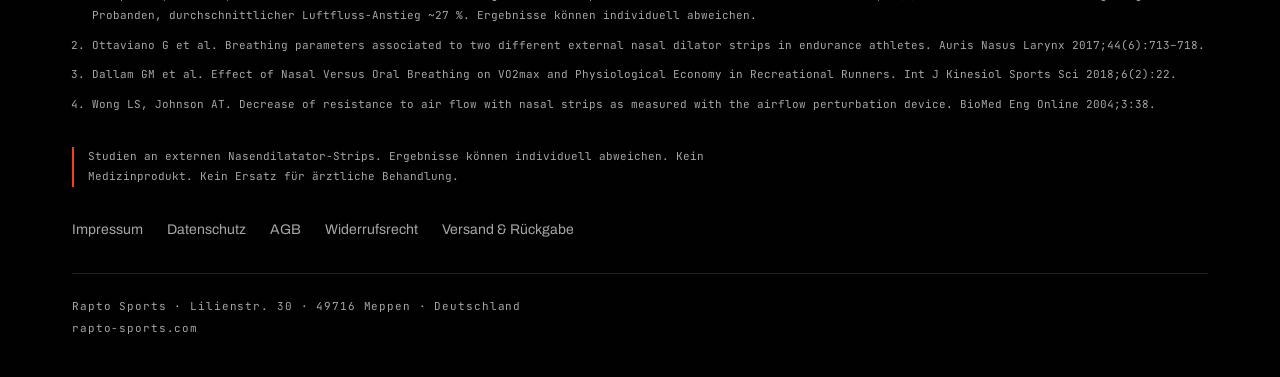
==== commit 1001f450: "Advertorial-Seite + Claim-Update "im Schnitt 27 %" - Neue Advertorial/Listicle-Pre-Sell-Seite (adver" ====
--- a/index.html
+++ b/index.html
@@ -3,8 +3,8 @@
 <head>
 <meta charset="utf-8">
 <meta name="viewport" content="width=device-width, initial-scale=1">
-<title>RAPTO NC-01 — Nasal Performance Clip | Bis zu 27 % mehr nasaler Luftfluss</title>
-<meta name="description" content="RAPTO NC-01 Nasal Performance Clip: mechanische Öffnung der Nasenklappe für bis zu 27 % mehr nasalen Luftfluss. Entwickelt für Rennrad, Lauf und Triathlon. Latexfrei, hält über 8 Stunden.">
+<title>RAPTO NC-01 — Nasal Performance Clip | Im Schnitt 27 % mehr nasaler Luftfluss</title>
+<meta name="description" content="RAPTO NC-01 Nasal Performance Clip: mechanische Öffnung der Nasenklappe für im Schnitt 27 % mehr nasalen Luftfluss. Entwickelt für Rennrad, Lauf und Triathlon. Latexfrei, hält über 8 Stunden.">
 
 <link rel="preconnect" href="https://fonts.googleapis.com">
 <link rel="preconnect" href="https://fonts.gstatic.com" crossorigin>
@@ -35,7 +35,7 @@
       <h1 class="hero-headline-h1">
         <img src="assets/hero-headline.png" alt="MEHR LUFT, WENN ES DRAUF ANKOMMT." class="hero-headline-img" width="1344" height="752" fetchpriority="high">
       </h1>
-      <p class="hero-sub">Mechanische Öffnung der Nasenklappe für bis zu 27&nbsp;% mehr nasalen Luftfluss<sup><a href="#studien" aria-label="Studienreferenz 1">1</a></sup>. Entwickelt für Rennrad, Lauf und Triathlon.</p>
+      <p class="hero-sub">Mechanische Öffnung der Nasenklappe für im Schnitt 27&nbsp;% mehr nasalen Luftfluss<sup><a href="#studien" aria-label="Studienreferenz 1">1</a></sup>. Entwickelt für Rennrad, Lauf und Triathlon.</p>
       <a href="#angebot" class="btn btn-solid btn-large">30 TAGE RISIKOFREI TESTEN</a>
       <p class="trust-line">STUDIENBASIERT · LATEXFREI · HÄLT ÜBER 8 STUNDEN</p>
     </div>
